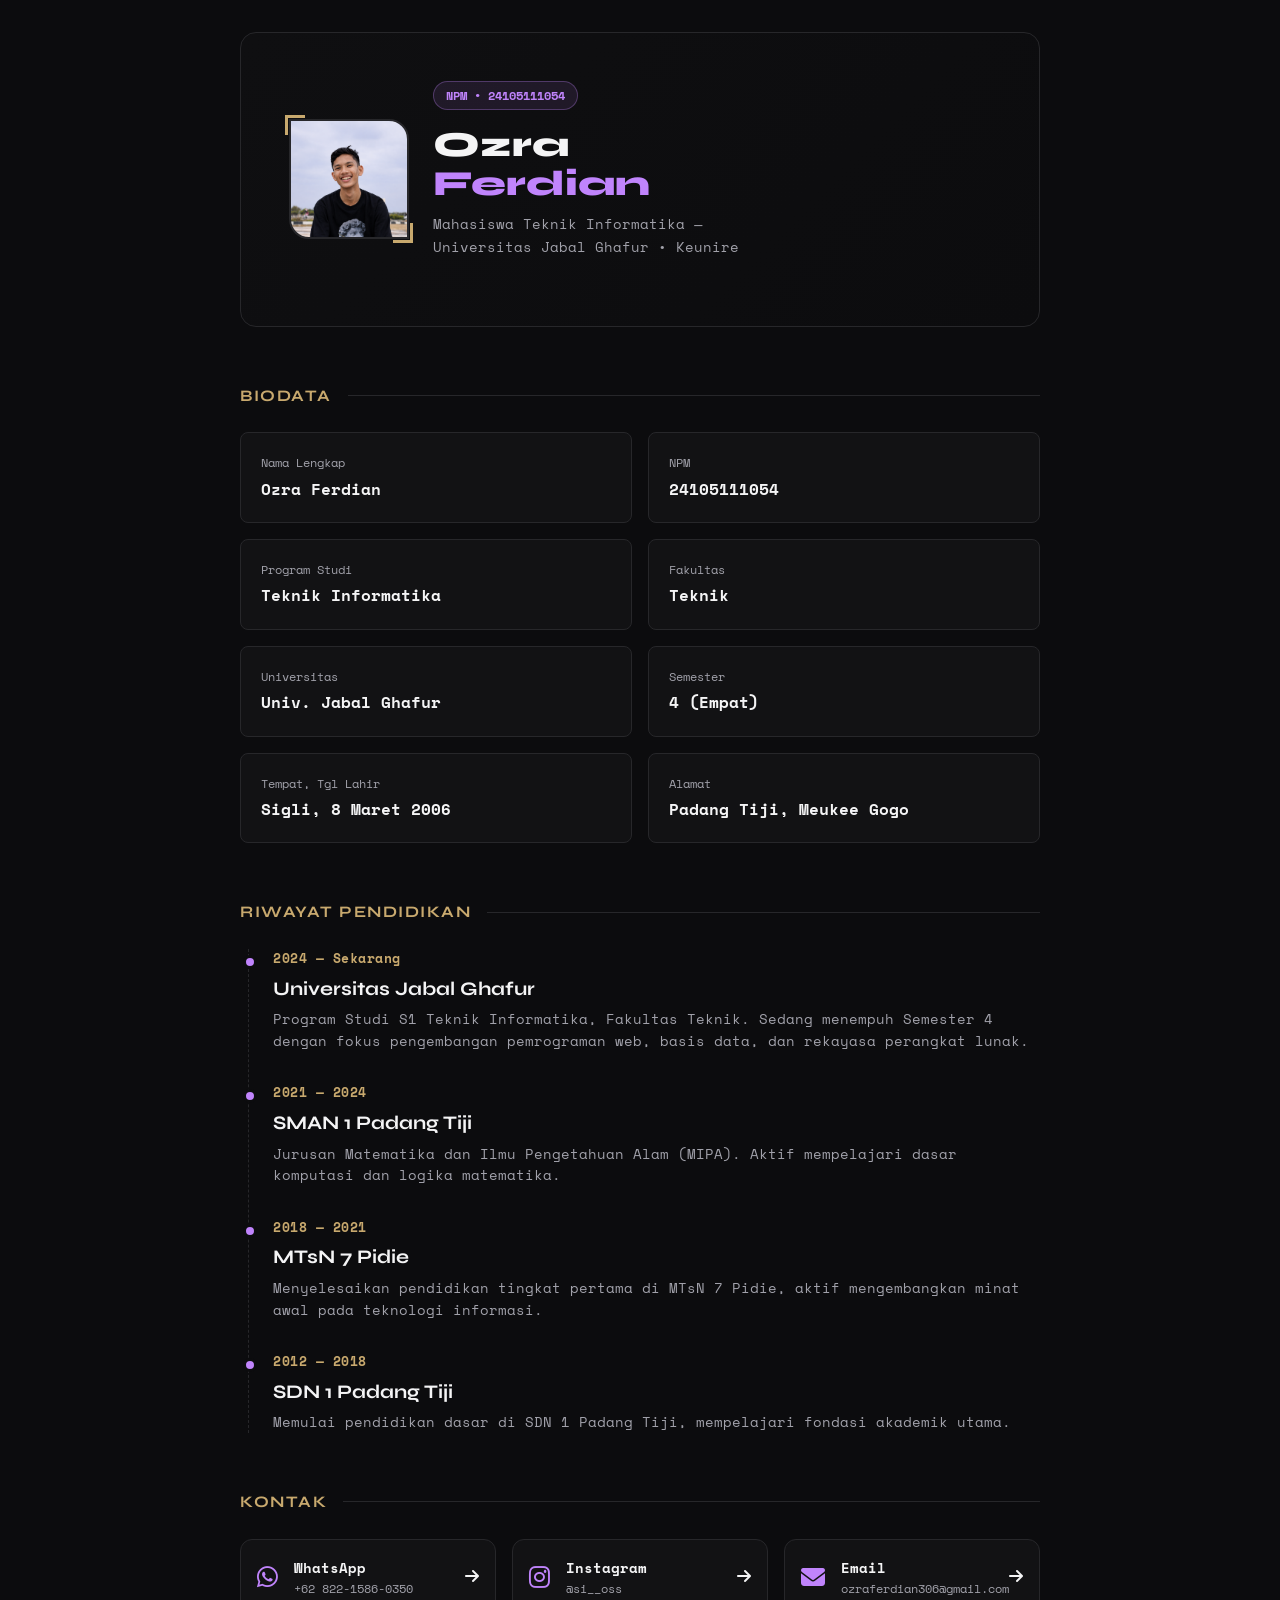
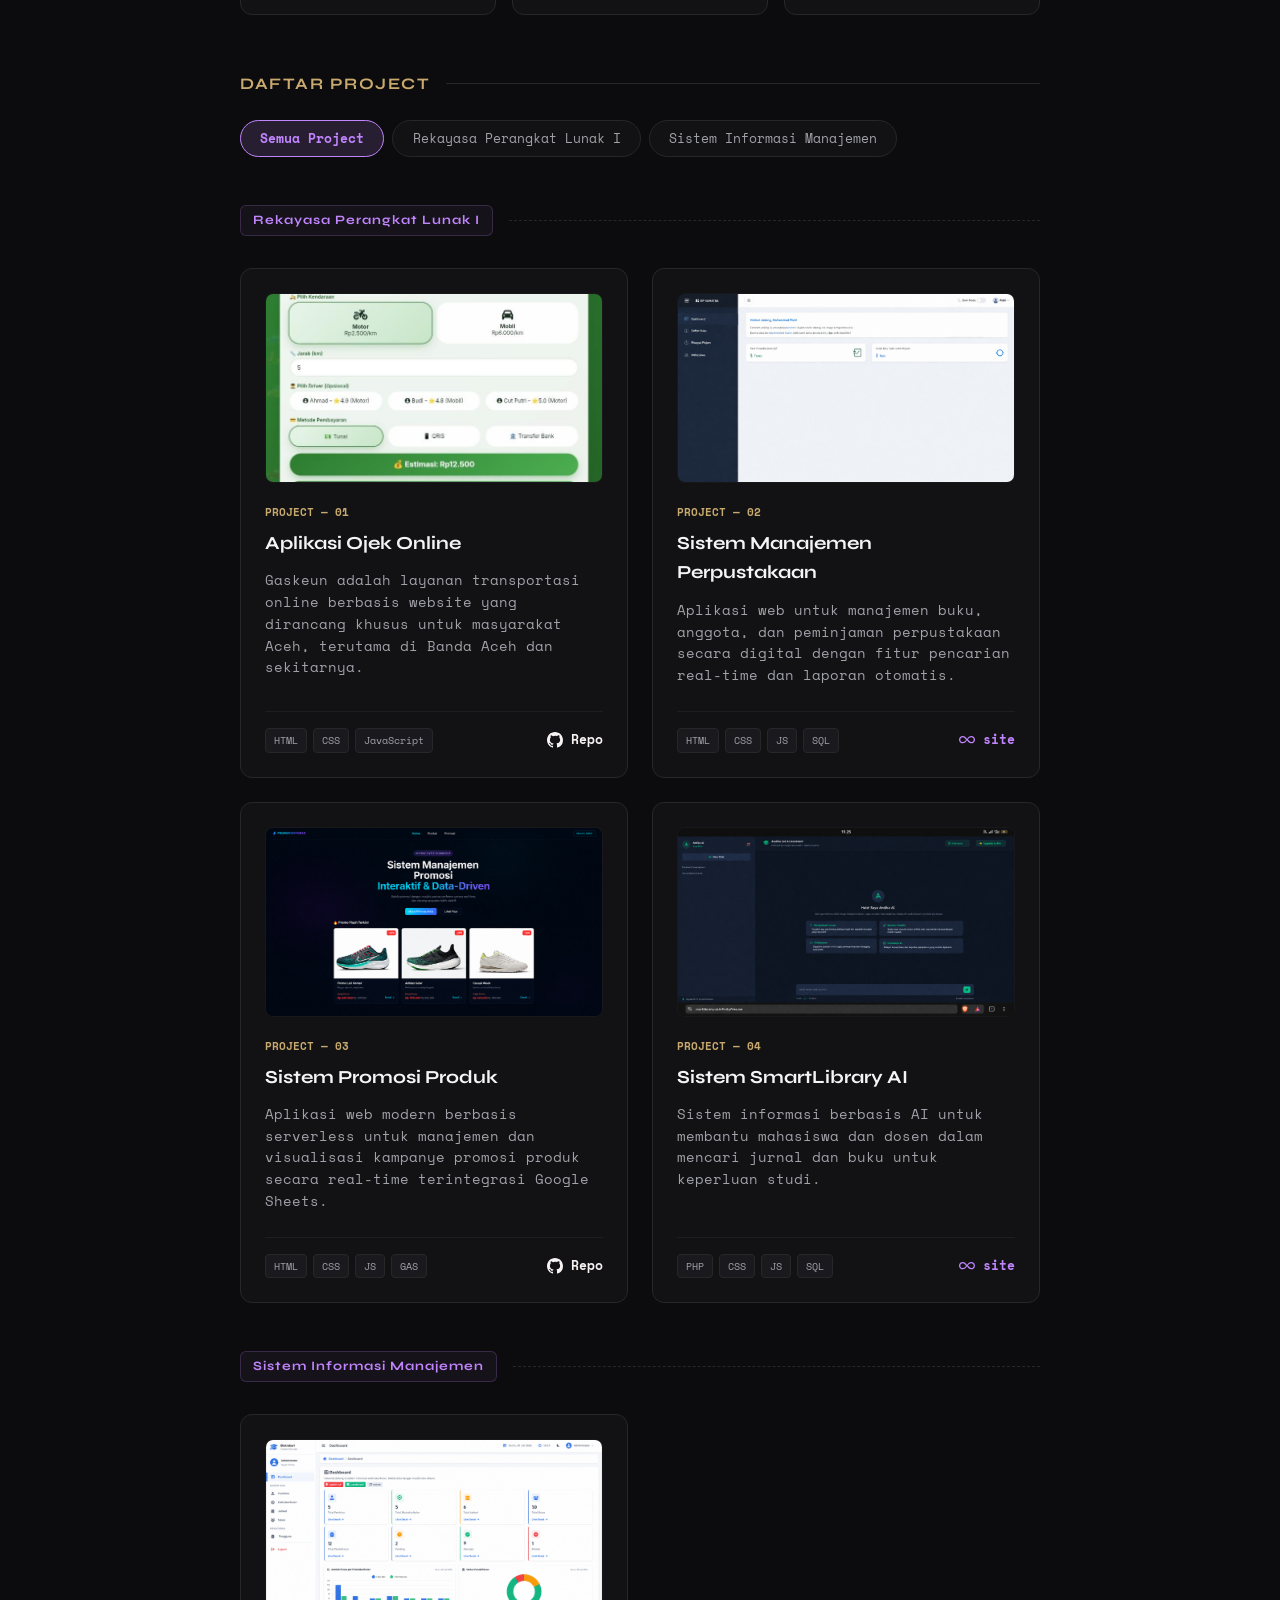
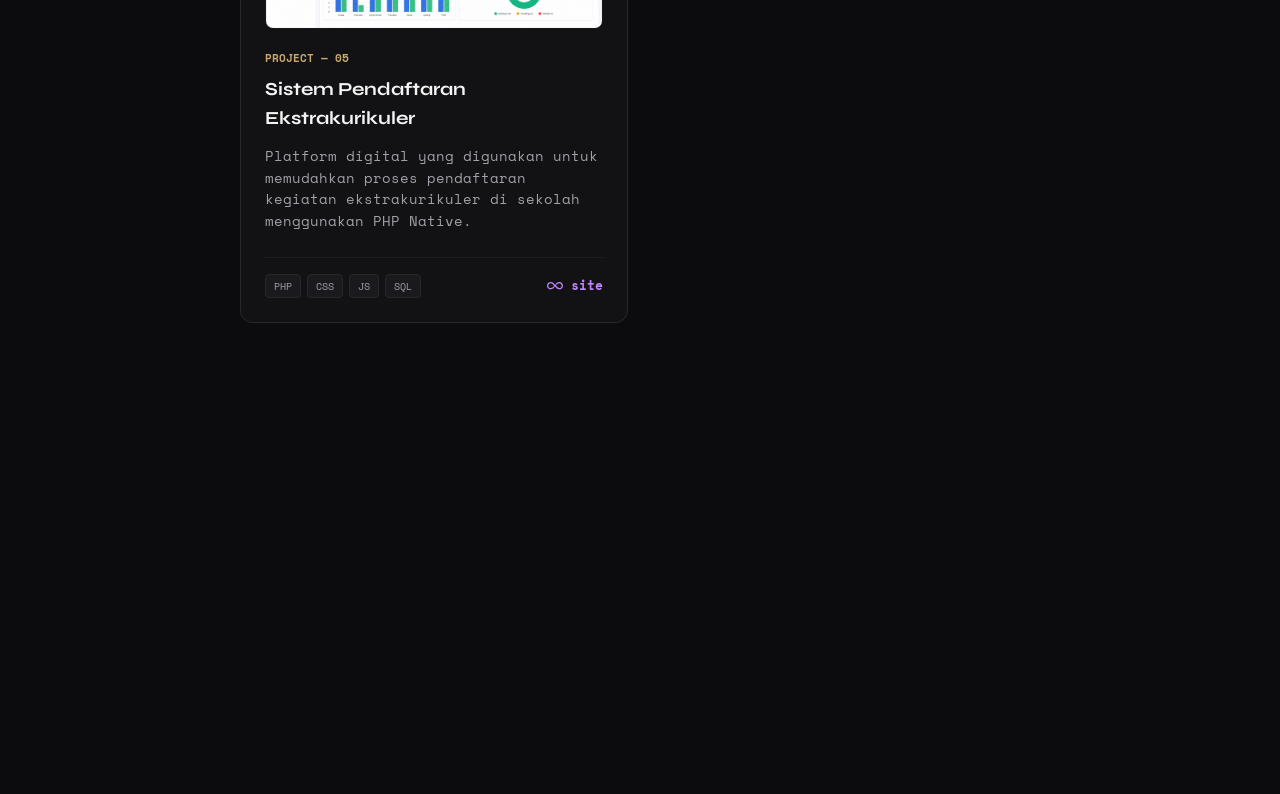
==== index.html @ 8f61917d "Update index.html" ====
<!DOCTYPE html>
<html lang="id">
  <head>
    <meta charset="UTF-8" />
    <meta name="viewport" content="width=device-width, initial-scale=1.0"/>
    
    <title>Ozra Ferdian | Portfolio & Biodata</title>
    <meta name="description" content="Portfolio Web Ozra Ferdian, Mahasiswa Teknik Informatika Universitas Jabal Ghafur. Lihat riwayat pendidikan dan proyek web yang telah dikerjakan."/>
    <meta name="keywords" content="Ozra Ferdian, Web Developer, Portfolio, Teknik Informatika, Universitas Jabal Ghafur, Front-end Developer, Aceh" />
    <meta name="author" content="Ozra Ferdian" />
    <meta name="robots" content="index, follow" />

    <!-- FontAwesome untuk Ikon -->
    <link rel="stylesheet" href="https://cdnjs.cloudflare.com/ajax/libs/font-awesome/6.5.1/css/all.min.css">
    <!-- Google Fonts: Space Mono & Syne -->
    <link rel="preconnect" href="https://fonts.googleapis.com">
    <link rel="preconnect" href="https://fonts.gstatic.com" crossorigin>
    <link href="https://fonts.googleapis.com/css2?family=Space+Mono:ital,wght@0,400;0,700;1,400&family=Syne:wght@400;700;800&display=swap" rel="stylesheet"/>
    <link rel="icon" href="images/os.png"/>
    
    <link rel="stylesheet" href="style.css" />
  </head>
  <body>

    <main class="container" id="top">

      <!-- Hero Section -->
      <header class="hero reveal-item zoom-in" aria-label="Profil Utama">
        <div class="avatar-wrapper">
          <div class="avatar" role="img" aria-label="Foto Profil Ozra Ferdian"></div>
          <div class="avatar-corner"></div>
          <div class="corner-top-left"></div>
        </div>
        <div class="hero-info">
          <div class="nim-badge">NPM &bull; 24105111054</div>
          <h1>Ozra <br><span>Ferdian</span></h1>
          <p>Mahasiswa Teknik Informatika &mdash;<br> 
            Universitas Jabal Ghafur &bull; Keunire</p>
          
          <!-- Tombol Download CV telah dihapus -->
        </div>
      </header>

      <!-- Biodata Section -->
      <section aria-labelledby="biodata-title">
        <div class="section-label reveal-item fade-up">
          <span id="biodata-title">Biodata</span>
          <div class="line"></div>
        </div>

        <div class="info-grid">
          <div class="info-item reveal-item fade-up">
            <div class="label">Nama Lengkap</div>
            <div class="value">Ozra Ferdian</div>
          </div>
          <div class="info-item reveal-item fade-up" style="transition-delay: 50ms;">
            <div class="label">NPM</div>
            <div class="value">24105111054</div>
          </div>
          <div class="info-item reveal-item fade-up" style="transition-delay: 100ms;">
            <div class="label">Program Studi</div>
            <div class="value">Teknik Informatika</div>
          </div>
          <div class="info-item reveal-item fade-up" style="transition-delay: 150ms;">
            <div class="label">Fakultas</div>
            <div class="value">Teknik</div>
          </div>
          <div class="info-item reveal-item fade-up" style="transition-delay: 200ms;">
            <div class="label">Universitas</div>
            <div class="value">Univ. Jabal Ghafur</div>
          </div>
          <div class="info-item reveal-item fade-up" style="transition-delay: 250ms;">
            <div class="label">Semester</div>
            <div class="value">4 (Empat)</div>
          </div>
          <div class="info-item reveal-item fade-up" style="transition-delay: 300ms;">
            <div class="label">Tempat, Tgl Lahir</div>
            <div class="value">Sigli, 8 Maret 2006</div>
          </div>
          <div class="info-item reveal-item fade-up" style="transition-delay: 350ms;">
            <div class="label">Alamat</div>
            <div class="value">Padang Tiji, Meukee Gogo</div>
          </div>
        </div>
      </section>

      <!-- Riwayat Pendidikan Section -->
      <section aria-labelledby="pendidikan-title">
        <div class="section-label reveal-item fade-up">
          <span id="pendidikan-title">Riwayat Pendidikan</span> 
          <div class="line"></div>
        </div>

        <div class="timeline">
          <div class="timeline-item reveal-item fade-right">
            <div class="timeline-date">2024 — Sekarang</div>
            <div class="timeline-title">Universitas Jabal Ghafur</div>
            <div class="timeline-desc">Program Studi S1 Teknik Informatika, Fakultas Teknik. Sedang menempuh Semester 4 dengan fokus pengembangan pemrograman web, basis data, dan rekayasa perangkat lunak.</div>
          </div>
          <div class="timeline-item reveal-item fade-left">
            <div class="timeline-date">2021 — 2024</div>
            <div class="timeline-title">SMAN 1 Padang Tiji</div>
            <div class="timeline-desc">Jurusan Matematika dan Ilmu Pengetahuan Alam (MIPA). Aktif mempelajari dasar komputasi dan logika matematika.</div>
          </div>
          <div class="timeline-item reveal-item fade-right">
            <div class="timeline-date">2018 — 2021</div>
            <div class="timeline-title">MTsN 7 Pidie</div>
            <div class="timeline-desc">Menyelesaikan pendidikan tingkat pertama di MTsN 7 Pidie, aktif mengembangkan minat awal pada teknologi informasi.</div>
          </div>
          <div class="timeline-item reveal-item fade-left">
            <div class="timeline-date">2012 — 2018</div>
            <div class="timeline-title">SDN 1 Padang Tiji</div>
            <div class="timeline-desc">Memulai pendidikan dasar di SDN 1 Padang Tiji, mempelajari fondasi akademik utama.</div>
          </div>
        </div>
      </section>

      <!-- Kontak Section -->
      <section aria-labelledby="kontak-title">
        <div class="section-label reveal-item fade-up">
          <span id="kontak-title">Kontak</span>
          <div class="line"></div>
        </div>

        <div class="contact-list">
          <!-- Mengamankan link eksternal dengan rel="noopener noreferrer" -->
          <a class="contact-button reveal-item fade-up" href="https://wa.me/6282215860350?text=Halo%20Ozra%2C%20saya%20ingin%20menghubungimu!" target="_blank" rel="noopener noreferrer" aria-label="Hubungi via WhatsApp">
            <div class="icon"><i class="fa-brands fa-whatsapp"></i></div>
            <div class="text">
              <div class="title">WhatsApp</div>
              <div class="sub">+62 822-1586-0350</div>
            </div>
            <div><i class="fa-solid fa-arrow-right"></i></div>
          </a>
          <a class="contact-button reveal-item fade-up" style="transition-delay: 100ms;" href="https://instagram.com/si__oss" target="_blank" rel="noopener noreferrer" aria-label="Kunjungi profil Instagram">
            <div class="icon"><i class="fa-brands fa-instagram"></i></div>
            <div class="text">
              <div class="title">Instagram</div>
              <div class="sub">@si__oss</div>
            </div>
            <div><i class="fa-solid fa-arrow-right"></i></div>
          </a>
          <a class="contact-button reveal-item fade-up" style="transition-delay: 200ms;" href="mailto:ozraferdian306@gmail.com" aria-label="Kirim Email">
            <div class="icon"><i class="fa-solid fa-envelope"></i></div>
            <div class="text">
              <div class="title">Email</div>
              <div class="sub">ozraferdian306@gmail.com</div>
            </div>
            <div><i class="fa-solid fa-arrow-right"></i></div>
          </a>
        </div>
      </section>

      <!-- Daftar Project Section -->
      <section aria-labelledby="project-title">
        <div class="section-label reveal-item fade-up">
          <span id="project-title">Daftar Project</span>
          <div class="line"></div>
        </div>

        <!-- Filter Container (A11y friendly) -->
        <nav class="filter-container reveal-item fade-up" id="filterContainer" aria-label="Filter Kategori Project">
          <!-- Tombol filter akan digenerate otomatis oleh JavaScript -->
        </nav>
        
        <!-- Wrapper untuk animasi transisi pembungkus -->
        <div class="projects-wrapper" id="projectsWrapper">
          <div class="project-cards reveal-item fade-up" id="projectCardsContainer">
            
            <!-- Project 01 -->
            <a class="project-card" href="https://si-oss08.github.io/gaskeun/" target="_blank" rel="noopener noreferrer" data-mk="Rekayasa Perangkat Lunak I" aria-label="Lihat Project Aplikasi Ojek Online">
              <div class="project-image">
                <!-- Persiapan Aset: ukuran width/height mencegah CLS, lazy loading performa -->
                <img src="images/ojek gaskeuh.jpg" alt="Tangkapan layar antarmuka Aplikasi Gaskeun Ojek Online" width="600" height="337" loading="lazy">
              </div>
              <div>
                <div class="project-header">
                  <span class="project-num">PROJECT — 01</span>
                </div>
                <div class="project-title">Aplikasi Ojek Online</div>
                <div class="project-desc">Gaskeun adalah layanan transportasi online berbasis website yang dirancang khusus untuk masyarakat Aceh, terutama di Banda Aceh dan sekitarnya.</div>
              </div>
              <div class="project-footer">
                <div class="project-tags">
                  <span class="tag">HTML</span>
                  <span class="tag">CSS</span>
                  <span class="tag">JavaScript</span>
                </div>
                <div class="action-links" style="color: #f7f2f2;">
                  <svg xmlns="http://www.w3.org/2000/svg" width="16" height="16" fill="currentColor" viewBox="0 0 16 16">
                    <path d="M8 0C3.58 0 0 3.58 0 8c0 3.54 2.29 6.53 5.47 7.59.4.07.55-.17.55-.38 0-.19-.01-.82-.01-1.49-2.01.37-2.53-.49-2.69-.94-.09-.23-.48-.94-.82-1.13-.28-.15-.68-.52-.01-.53.63-.01 1.08.58 1.23.82.72 1.21 1.87.87 2.33.66.07-.52.28-.87.51-1.07-1.78-.2-3.64-.89-3.64-3.95 0-.87.31-1.59.82-2.15-.08-.2-.36-1.02.08-2.12 0 0 .67-.21 2.2.82a7.65 7.65 0 0 1 2-.27c.68 0 1.36.09 2 .271.53-1.04 2.2-.82 2.2-.82.44 1.1.16 1.92.08 2.12.51.56.82 1.27.82 2.15 0 3.07-1.87 3.75-3.65 3.95.29.25.54.73.54 1.48 0 1.07-.01 1.93-.01 2.2 0 .21.15.46.55.38A8.01 8.01 0 0 0 16 8c0-4.42-3.58-8-8-8z"/>
                  </svg>
                  Repo
                </div>
              </div>
            </a>

            <!-- Project 02 -->
            <a class="project-card" href="https://sistem-perpustakaan.infinityfree.me/" target="_blank" rel="noopener noreferrer" data-mk="Rekayasa Perangkat Lunak I" aria-label="Lihat Project Sistem Manajemen Perpustakaan">
              <div class="project-image">
                <img src="images/sistem perpustakaan.png" alt="Tangkapan layar antarmuka dashboard Sistem Manajemen Perpustakaan" width="600" height="337" loading="lazy">
              </div>
              <div>
                <div class="project-header">
                  <span class="project-num">PROJECT — 02</span>
                </div>
                <div class="project-title">Sistem Manajemen Perpustakaan</div>
                <div class="project-desc">Aplikasi web untuk manajemen buku, anggota, dan peminjaman perpustakaan secara digital dengan fitur pencarian real-time dan laporan otomatis.</div>
              </div>
              <div class="project-footer">
                <div class="project-tags">
                  <span class="tag">HTML</span>
                  <span class="tag">CSS</span>
                  <span class="tag">JS</span>
                  <span class="tag">SQL</span>
                </div>
                <div class="action-links">
                <svg class="infinityfree-icon" width="16" height="16" viewBox="0 0 24 24" fill="currentColor" xmlns="http://www.w3.org/2000/svg" aria-hidden="true">
                  <path d="M18.5 6C15.5 6 13.75 8 12 10.5C10.25 8 8.5 6 5.5 6C2.42 6 0 8.42 0 11.5C0 14.58 2.42 17 5.5 17C8.5 17 10.25 15 12 12.5C13.75 15 15.5 17 18.5 17C21.58 17 24 14.58 24 11.5C24 8.42 21.58 6 18.5 6ZM5.5 15C3.57 15 2 13.43 2 11.5C2 9.57 3.57 8 5.5 8C7.5 8 9.25 10 10.72 12C9.25 14 7.5 15 5.5 15ZM18.5 15C16.5 15 14.75 13 13.28 11C14.75 9 16.5 8 18.5 8C20.43 8 22 9.57 22 11.5C22 13.43 20.43 15 18.5 15Z"/>
                </svg>
                site
                </div>
              </div>
            </a>
            
            <!-- Project 03 -->
            <a class="project-card" href="https://si-oss08.github.io/promosi-produk/" target="_blank" rel="noopener noreferrer" data-mk="Rekayasa Perangkat Lunak I" aria-label="Lihat Project Sistem Promosi Produk">
              <div class="project-image">
                <img src="images/promosi produk.png" alt="Tangkapan layar antarmuka Sistem Promosi Produk Terintegrasi" width="600" height="337" loading="lazy">
              </div>
              <div>
                <div class="project-header">
                  <span class="project-num">PROJECT — 03</span>
                </div>
                <div class="project-title">Sistem Promosi Produk</div>
                <div class="project-desc">Aplikasi web modern berbasis serverless untuk manajemen dan visualisasi kampanye promosi produk secara real-time terintegrasi Google Sheets.</div>
              </div>
              <div class="project-footer">
                <div class="project-tags">
                  <span class="tag">HTML</span>
                  <span class="tag">CSS</span>
                  <span class="tag">JS</span>
                  <span class="tag">GAS</span>
                </div>
                <div class="action-links" style="color: #f7f2f2;">
                  <svg xmlns="http://www.w3.org/2000/svg" width="16" height="16" fill="currentColor" viewBox="0 0 16 16">
                    <path d="M8 0C3.58 0 0 3.58 0 8c0 3.54 2.29 6.53 5.47 7.59.4.07.55-.17.55-.38 0-.19-.01-.82-.01-1.49-2.01.37-2.53-.49-2.69-.94-.09-.23-.48-.94-.82-1.13-.28-.15-.68-.52-.01-.53.63-.01 1.08.58 1.23.82.72 1.21 1.87.87 2.33.66.07-.52.28-.87.51-1.07-1.78-.2-3.64-.89-3.64-3.95 0-.87.31-1.59.82-2.15-.08-.2-.36-1.02.08-2.12 0 0 .67-.21 2.2.82a7.65 7.65 0 0 1 2-.27c.68 0 1.36.09 2 .271.53-1.04 2.2-.82 2.2-.82.44 1.1.16 1.92.08 2.12.51.56.82 1.27.82 2.15 0 3.07-1.87 3.75-3.65 3.95.29.25.54.73.54 1.48 0 1.07-.01 1.93-.01 2.2 0 .21.15.46.55.38A8.01 8.01 0 0 0 16 8c0-4.42-3.58-8-8-8z"/>
                  </svg>
                  Repo
                </div>
              </div>
            </a>

            <!-- Project 04 -->
            <a class="project-card" href="https://smartlibrary-ai.infinityfree.me/" target="_blank" rel="noopener noreferrer" data-mk="Rekayasa Perangkat Lunak I" aria-label="Lihat Project Sistem SmartLibrary AI">
              <div class="project-image">
                <img src="images/SmartLibrary.png" alt="Tangkapan layar antarmuka portal Sistem SmartLibrary AI" width="600" height="337" loading="lazy">
              </div>
              <div>
                <div class="project-header">
                  <span class="project-num">PROJECT — 04</span>
                </div>
                <div class="project-title">Sistem SmartLibrary AI</div>
                <div class="project-desc">Sistem informasi berbasis AI untuk membantu mahasiswa dan dosen dalam mencari jurnal dan buku untuk keperluan studi.</div>
              </div>
              <div class="project-footer">
                <div class="project-tags">
                  <span class="tag">PHP</span>
                  <span class="tag">CSS</span>
                  <span class="tag">JS</span>
                  <span class="tag">SQL</span>
                </div>
                <div class="action-links">
                <svg class="infinityfree-icon" width="16" height="16" viewBox="0 0 24 24" fill="currentColor" xmlns="http://www.w3.org/2000/svg" aria-hidden="true">
                  <path d="M18.5 6C15.5 6 13.75 8 12 10.5C10.25 8 8.5 6 5.5 6C2.42 6 0 8.42 0 11.5C0 14.58 2.42 17 5.5 17C8.5 17 10.25 15 12 12.5C13.75 15 15.5 17 18.5 17C21.58 17 24 14.58 24 11.5C24 8.42 21.58 6 18.5 6ZM5.5 15C3.57 15 2 13.43 2 11.5C2 9.57 3.57 8 5.5 8C7.5 8 9.25 10 10.72 12C9.25 14 7.5 15 5.5 15ZM18.5 15C16.5 15 14.75 13 13.28 11C14.75 9 16.5 8 18.5 8C20.43 8 22 9.57 22 11.5C22 13.43 20.43 15 18.5 15Z"/>
                </svg>
                site
                </div>
              </div>
            </a>

            <!-- Project 05 -->
            <a class="project-card" href="https://ekstrakurikuler.infinityfree.me/" target="_blank" rel="noopener noreferrer" data-mk="Sistem Informasi Manajemen" aria-label="Lihat Project Sistem Pendaftaran Ekstrakurikuler">
              <div class="project-image">
                <img src="images/pendaftaran ekstrakurikuler.png" alt="Tangkapan layar antarmuka portal Sistem Pendaftaran Ekstrakurikuler" width="600" height="337" loading="lazy">
              </div>
              <div>
                <div class="project-header">
                  <span class="project-num">PROJECT — 05</span>
                </div>
                <div class="project-title">Sistem Pendaftaran Ekstrakurikuler</div>
                <div class="project-desc">Platform digital yang digunakan untuk memudahkan proses pendaftaran kegiatan ekstrakurikuler di sekolah menggunakan PHP Native.</div>
              </div>
              <div class="project-footer">
                <div class="project-tags">
                  <span class="tag">PHP</span>
                  <span class="tag">CSS</span>
                  <span class="tag">JS</span>
                  <span class="tag">SQL</span>
                </div>
                <div class="action-links">
                <svg class="infinityfree-icon" width="16" height="16" viewBox="0 0 24 24" fill="currentColor" xmlns="http://www.w3.org/2000/svg" aria-hidden="true">
                  <path d="M18.5 6C15.5 6 13.75 8 12 10.5C10.25 8 8.5 6 5.5 6C2.42 6 0 8.42 0 11.5C0 14.58 2.42 17 5.5 17C8.5 17 10.25 15 12 12.5C13.75 15 15.5 17 18.5 17C21.58 17 24 14.58 24 11.5C24 8.42 21.58 6 18.5 6ZM5.5 15C3.57 15 2 13.43 2 11.5C2 9.57 3.57 8 5.5 8C7.5 8 9.25 10 10.72 12C9.25 14 7.5 15 5.5 15ZM18.5 15C16.5 15 14.75 13 13.28 11C14.75 9 16.5 8 18.5 8C20.43 8 22 9.57 22 11.5C22 13.43 20.43 15 18.5 15Z"/>
                </svg>
                site
                </div>
              </div>
            </a>

          </div>
        </div>
      </section>

      <!-- GitHub Account Section -->
      <section aria-labelledby="github-title">
        <div class="section-label reveal-item fade-up">
          <span id="github-title">Account GitHub</span>
          <div class="line"></div>
        </div> 
        
        <a href="https://github.com/si-oss08" target="_blank" rel="noopener noreferrer" class="github-card reveal-item zoom-in" aria-label="Kunjungi Profil Github Utama">
          <div>
            <i class="fa-brands fa-github" style="font-size: 32px; color: var(--accent-gold);"></i>
          </div>
          <div class="github-info">
            <div class="github-label">// Akun Utama</div>
            <div class="github-username">@si-oss08</div>
            <div class="github-sub">github.com/si-oss08</div>
          </div>
          <div><i class="fa-solid fa-arrow-right"></i></div>
        </a>
      </section>

      <!-- Footer -->
      <footer class="footer reveal-item fade-up">
        <p>&copy; 2026 Ozra Ferdian &mdash; Teknik Informatika</p>
        <div class="status" aria-label="Status Pekerjaan">
          <div class="status-dot"></div>
          Open to Collaboration
        </div>
      </footer>
      
    </main>

    <!-- Tombol Kembali ke Atas -->
    <button id="backToTopBtn" class="back-to-top" aria-label="Kembali ke atas halaman" title="Kembali ke Atas">
      <i class="fa-solid fa-arrow-up"></i>
    </button>

    <script src="script.js"></script>
  </body>
</html>
---- style.css ----
/* RESET & VARIABEL */
* {
  box-sizing: border-box;
  margin: 0;
  padding: 0;
}

:root {
  --bg-color: #0c0c0e;
  --card-bg: #121214;
  --border-color: #27272a;
  --accent-purple: #c084fc;
  --accent-purple-hover: #d8b4fe;
  --accent-gold: #c8a96e;
  --text-main: #f4f4f5;
  --text-muted: #a1a1aa;
}

html {
  scroll-behavior: smooth;
}

body {
  background-color: var(--bg-color);
  color: var(--text-main);
  font-family: 'Space Mono', monospace;
  padding: 2rem 1rem;
  display: flex;
  justify-content: center;
  overflow-x: hidden;
  line-height: 1.6;
}

.container {
  width: 100%;
  max-width: 800px;
}

/* WEBB ACCESSIBILITY (A11y) */
/* Memberikan indikator visual yang jelas saat menggunakan navigasi keyboard (Tab) */
:focus-visible {
  outline: 2px dashed var(--accent-purple);
  outline-offset: 4px;
  border-radius: 4px;
}

/* HERO SECTION */
.hero {
  display: flex;
  flex-direction: column;
  align-items: center;
  gap: 1.5rem;
  text-align: center;
  margin-bottom: 3rem;
  padding: 2rem 1rem;
  border: 1px solid var(--border-color);
  background: linear-gradient(135deg, rgba(18,18,20,0.5) 0%, rgba(12,12,14,0.8) 100%);
  border-radius: 16px;
  position: relative;
}

@media (min-width: 600px) {
  .hero {
    flex-direction: row;
    text-align: left;
    padding: 3rem;
  }
}

.avatar-wrapper {
  position: relative;
  width: 120px;
  height: 120px;
  flex-shrink: 0;
}

.avatar {
  width: 100%;
  height: 100%;
  border-radius: 0px 20px;
  /* Persiapan Aset: Gambar dengan background default (placeholder) */
  background: url('images/foto-ozra.png') center/cover;
  background-color: var(--border-color);
  border: 2px solid var(--border-color);
}

.avatar-corner {
  position: absolute;
  bottom: -4px;
  right: -4px;
  width: 20px;
  height: 20px;
  border-right: 3px solid var(--accent-gold);
  border-bottom: 3px solid var(--accent-gold);
}

.corner-top-left {
  position: absolute;
  top: -4px;
  left: -4px;
  width: 20px;
  height: 20px;
  border-left: 3px solid var(--accent-gold);
  border-top: 3px solid var(--accent-gold);
}

.hero-info {
  flex: 1;
}

.hero-info h1 {
  font-family: 'Syne', sans-serif;
  font-weight: 800;
  font-size: 2.2rem;
  line-height: 1.1;
  margin-bottom: 0.5rem;
  animation: glow-white 2s ease-in-out infinite alternate;
}

.hero-info h1 span {
  color: var(--accent-purple);
  animation: glow-white 2s ease-in-out infinite alternate;
}
.hero-info h1 span {
  color: var(--accent-purple);
  animation: glow-purple 2s ease-in-out infinite alternate;
}
.hero-info p {
  color: var(--text-muted);
  font-size: 0.9rem;
  margin-bottom: 1.25rem;
}

.nim-badge {
  display: inline-block;
  background: rgba(192, 132, 252, 0.1);
  border: 1px solid rgba(192, 132, 252, 0.3);
  color: var(--accent-purple);
  padding: 4px 12px;
  border-radius: 99px;
  font-size: 0.75rem;
  font-weight: bold;
  margin-bottom: 1rem;
}

@keyframes glow-white {
  0% {
    text-shadow: 0 0 4px rgba(244, 244, 245, 0.1);
  }
  100% {
    text-shadow: 0 0 8px rgba(244, 244, 245, 0.6), 0 0 16px rgba(244, 244, 245, 0.4);
  }
}

@keyframes glow-purple {
  0% {
    text-shadow: 0 0 4px rgba(192, 132, 252, 0.2);
  }
  100% {
    text-shadow: 0 0 10px rgba(192, 132, 252, 0.8), 0 0 20px rgba(192, 132, 252, 0.6), 0 0 30px rgba(192, 132, 252, 0.4);
  }
}

/* SECTION LABELS */
.section-label {
  display: flex;
  align-items: center;
  gap: 1rem;
  margin-top: 3.5rem;
  margin-bottom: 1.5rem;
}

.section-label span {
  font-family: 'Syne', sans-serif;
  font-weight: 700;
  text-transform: uppercase;
  font-size: 1rem;
  letter-spacing: 1.5px;
  color: var(--accent-gold);
}

.section-label .line {
  flex: 1;
  height: 1px;
  background: var(--border-color);
}

/* INFO GRID (BIODATA) */
.info-grid {
  display: grid;
  grid-template-columns: 1fr;
  gap: 1rem;
}

@media (min-width: 600px) {
  .info-grid {
    grid-template-columns: 1fr 1fr;
  }
}

.info-item {
  background: var(--card-bg);
  border: 1px solid var(--border-color);
  transition: all 0.3s ease;
  padding: 1.25rem;
  border-radius: 8px;
}

.info-item:hover, .info-item.is-touched {
  border-color: var(--accent-purple);
  transform: translateY(-4px);
  box-shadow: 0 8px 24px rgba(192, 132, 252, 0.12);
  background: rgba(192, 132, 252, 0.03);
}

.info-item .label {
  font-size: 0.75rem;
  color: var(--text-muted);
  margin-bottom: 0.25rem;
}
.info-item .value {
  font-size: 1rem;
  font-weight: bold;
  color: var(--text-main);
}

.timeline-container {
  max-width: 600px;
  width: 100%;
}

.timeline {
  position: relative;
  padding-left: 1.5rem;
  border-left: 1px dashed var(--border-color);
  margin-left: 0.5rem;
}

.timeline-item {
  position: relative;
  margin-bottom: 2rem;
}

.timeline-item:last-child {
  margin-bottom: 0;
}

.timeline-item::before {
  content: '';
  position: absolute;
  left: calc(-1.5rem - 6.5px); /* Penyesuaian posisi agar pas di tengah garis */
  top: 6px;
  width: 8px;
  height: 8px;
  border-radius: 50%;
  background: var(--accent-purple);
  border: 3px solid var(--bg-color);
  /* Menambahkan animasi berdenyut/menyala */
  animation: timeline-pulse 2s cubic-bezier(0.4, 0, 0.2, 1) infinite;
}

/* Keyframes untuk efek menyala dan bergerak (pulse) */
@keyframes timeline-pulse {
  0% {
    transform: scale(0.9);
    box-shadow: 0 0 0 0 rgba(192, 132, 252, 0.8);
  }
  70% {
    transform: scale(1.0);
    box-shadow: 0 0 0 10px rgba(192, 132, 252, 0);
  }
  100% {
    transform: scale(0.9);
    box-shadow: 0 0 0 0 rgba(192, 132, 252, 0);
  }
}

.timeline-date {
  font-size: 0.8rem;
  color: var(--accent-gold);
  font-weight: bold;
  margin-bottom: 0.25rem;
  letter-spacing: 0.5px;
}

.timeline-title {
  font-family: 'Syne', sans-serif;
  font-size: 1.2rem;
  font-weight: 700;
  margin-bottom: 4px;
}

.timeline-desc {
  font-size: 0.9rem;
  color: var(--text-muted);
  line-height: 1.5;
  margin-top: 0.25rem;
}

/* CONTACT BUTTONS */
.contact-list {
  display: grid;
  grid-template-columns: 1fr;
  gap: 1rem;
}

@media (min-width: 600px) {
  .contact-list {
    grid-template-columns: repeat(3, 1fr);
  }
}

.contact-button {
  display: flex;
  align-items: center;
  justify-content: space-between;
  background: var(--card-bg);
  border: 1px solid var(--border-color);
  padding: 1rem;
  border-radius: 12px;
  text-decoration: none;
  color: var(--text-main);
  transition: all 0.3s ease;
}

.contact-button:hover, .contact-button:focus, .contact-button.is-touched {
  border-color: var(--accent-purple);
  transform: translateY(-4px);
  box-shadow: 0 8px 24px rgba(192, 132, 252, 0.15);
  background: linear-gradient(90deg, rgba(192, 132, 252, 0.05) 0%, rgba(18,18,20,0) 100%);
}

.contact-button .icon {
  font-size: 1.5rem;
  color: var(--accent-purple);
}

.contact-button .text {
  flex: 1;
  margin-left: 1rem;
}

.contact-button .title {
  font-size: 0.9rem;
  font-weight: bold;
}

.contact-button .sub {
  font-size: 0.75rem;
  color: var(--text-muted);
}

/* PROJECT CARDS */
.projects-wrapper {
  transition: opacity 0.4s ease-in-out;
}

.project-cards {
  display: grid;
  grid-template-columns: 1fr;
  gap: 1.5rem;
}

@media (min-width: 600px) {
  .project-cards {
    grid-template-columns: 1fr 1fr;
  }
}

.project-card {
  display: flex;
  flex-direction: column;
  background: var(--card-bg);
  border: 1px solid var(--border-color);
  padding: 1.5rem;
  border-radius: 12px;
  text-decoration: none;
  color: var(--text-main);
  transition: all 0.3s ease;
  overflow: hidden;
}

.project-card:hover, .project-card:focus, .project-card.is-touched {
  transform: translateY(-4px);
  border-color: var(--accent-purple);
  box-shadow: 0 8px 24px rgba(192, 132, 252, 0.15);
  background: linear-gradient(180deg, rgba(192, 132, 252, 0.03) 0%, rgba(18,18,20,0) 100%);
}

.project-image {
  width: 100%;
  aspect-ratio: 16 / 9;
  background-color: var(--bg-color);
  border-radius: 8px;
  overflow: hidden;
  margin-bottom: 1.25rem;
  border: 1px solid rgba(255,255,255,0.05);
}

.project-image img {
  width: 100%;
  height: 100%;
  object-fit: cover;
  transition: transform 0.8s ease;
}

.project-card:hover .project-image img, .project-card:focus .project-image img {
  transform: scale(1.05);
}

.project-num {
  font-size: 0.7rem;
  color: var(--accent-gold);
  font-weight: bold;
}

.project-header {
  display: flex;
  justify-content: space-between;
  align-items: center;
  margin-bottom: 0.5rem;
}

.project-title {
  font-family: 'Syne', sans-serif;
  font-size: 1.15rem;
  font-weight: 700;
  margin-bottom: 0.75rem;
}

.project-desc {
  font-size: 0.85rem;
  color: var(--text-muted);
  margin-bottom: 1.5rem;
  flex-grow: 1;
}

.project-footer {
  display: flex;
  justify-content: space-between;
  align-items: center;
  padding-top: 1rem;
  border-top: 1px solid rgba(255,255,255,0.05);
  margin-top: auto;
}

.project-tags {
  display: flex;
  flex-wrap: wrap;
  gap: 6px;
}

.tag {
  font-size: 0.65rem;
  background: #1a1a1e;
  border: 1px solid var(--border-color);
  padding: 3px 8px;
  border-radius: 4px;
  color: var(--text-muted);
}

.action-links {
  display: flex;
  align-items: center;
  gap: 0.5rem;
  font-size: 0.8rem;
  color: var(--accent-purple);
  font-weight: bold;
}

/* FILTER BUTTONS & MK DIVIDER */
.filter-container {
  display: flex;
  flex-wrap: wrap;
  gap: 0.5rem;
  margin-bottom: 1.5rem;
}

.filter-btn {
  background: var(--card-bg);
  border: 1px solid var(--border-color);
  color: var(--text-muted);
  padding: 0.5rem 1.2rem;
  border-radius: 99px;
  font-size: 0.8rem;
  font-family: 'Space Mono', monospace;
  cursor: pointer;
  transition: all 0.3s ease;
}

.filter-btn:hover, .filter-btn:focus {
  border-color: var(--accent-purple);
  color: var(--text-main);
}

.filter-btn.active {
  background: rgba(192, 132, 252, 0.15);
  border-color: var(--accent-purple);
  color: var(--accent-purple);
  font-weight: bold;
}

.mk-divider {
  grid-column: 1 / -1;
  display: flex;
  align-items: center;
  gap: 1rem;
  margin: 1.5rem 0 0.5rem 0;
}

.mk-divider span {
  font-family: 'Syne', sans-serif;
  font-weight: 700;
  font-size: 0.8rem;
  color: var(--accent-purple);
  background: rgba(192, 132, 252, 0.05);
  border: 1px solid rgba(192, 132, 252, 0.2);
  padding: 4px 12px;
  border-radius: 6px;
  letter-spacing: 1px;
}

.mk-divider .line {
  flex: 1;
  height: 1px;
  border-bottom: 1px dashed var(--border-color);
}

/* GITHUB CARD */
.github-card {
  display: flex;
  align-items: center;
  gap: 1.5rem;
  background: var(--card-bg);
  border: 1px solid var(--border-color);
  padding: 1.5rem;
  border-radius: 12px;
  text-decoration: none;
  color: var(--text-main);
  transition: all 0.3s ease;
  margin-bottom: 2rem;
}

.github-card:hover, .github-card:focus, .github-card.is-touched {
  border-color: var(--accent-gold);
  transform: translateY(-4px);
  box-shadow: 0 8px 30px rgba(200, 169, 110, 0.15);
  background: linear-gradient(90deg, rgba(200, 169, 110, 0.05) 0%, rgba(18,18,20,0) 100%);
}

.github-info {
  flex: 1;
}

.github-label {
  font-size: 0.75rem;
  color: var(--accent-gold);
}

.github-username {
  font-weight: bold;
  font-size: 1.2rem;
}

.github-sub {
  font-size: 0.85rem;
  color: var(--text-muted);
}

/* FOOTER */
.footer {
  display: flex;
  flex-direction: column;
  align-items: center;
  gap: 1rem;
  margin-top: 4rem;
  padding-top: 2rem;
  border-top: 1px solid var(--border-color);
  text-align: center;
  color: var(--text-muted);
  font-size: 0.85rem;
  padding-bottom: 2rem;
}

.status {
    display: flex;
    align-items: center;
    gap: 8px;
    background: rgba(16, 185, 129, 0.1);
    border: 1px solid rgba(16, 185, 129, 0.2);
    color: #10b981;
    padding: 6px 16px;
    border-radius: 99px;
    font-weight: bold;
    font-size: 14px;
}

.status-dot {
    width: 8px;
    height: 8px;
    background: #10b981;
    border-radius: 50%;
    /* Menambahkan animasi berdenyut */
    animation: pulse-ring 2s cubic-bezier(0.215, 0.61, 0.355, 1) infinite;
}

@keyframes pulse-ring {
    0% {
        transform: scale(0.95);
        box-shadow: 0 0 0 0 rgba(16, 185, 129, 0.7);
    }
    
    70% {
        transform: scale(1.2);
        box-shadow: 0 0 0 6px rgba(16, 185, 129, 0);
    }
    
    100% {
        transform: scale(0.95);
        box-shadow: 0 0 0 0 rgba(16, 185, 129, 0);
    }
}
        
/* TOMBOL KEMBALI KE ATAS (Back to Top) */
.back-to-top {
  position: fixed;
  bottom: 2rem;
  right: 2rem;
  width: 3rem;
  height: 3rem;
  border-radius: 50%;
  background-color: var(--card-bg);
  color: var(--accent-purple);
  border: 1px solid var(--border-color);
  display: flex;
  justify-content: center;
  align-items: center;
  cursor: pointer;
  opacity: 0;
  visibility: hidden;
  transform: translateY(20px);
  transition: all 0.3s ease;
  z-index: 99;
  box-shadow: 0 4px 12px rgba(0,0,0,0.5);
}

.back-to-top.show {
  opacity: 1;
  visibility: visible;
  transform: translateY(0);
}

.back-to-top:hover, .back-to-top:focus {
  background-color: var(--accent-purple-hover);
  color: var(--card-bg);
  border-color: var(--accent-gold);
}

/* ANIMASI SCROLL REVEAL */
.reveal-item {
  opacity: 0;
  transition: opacity 0.7s cubic-bezier(0.16, 1, 0.3, 1), transform 0.7s cubic-bezier(0.16, 1, 0.3, 1);
}

.fade-up { transform: translateY(40px); }
.fade-left { transform: translateX(-40px); }
.fade-right { transform: translateX(40px); }
.zoom-in { transform: scale(0.9); }

.reveal-item.active {
  opacity: 1 !important;
  transform: translate(0, 0) scale(1) !important;
}
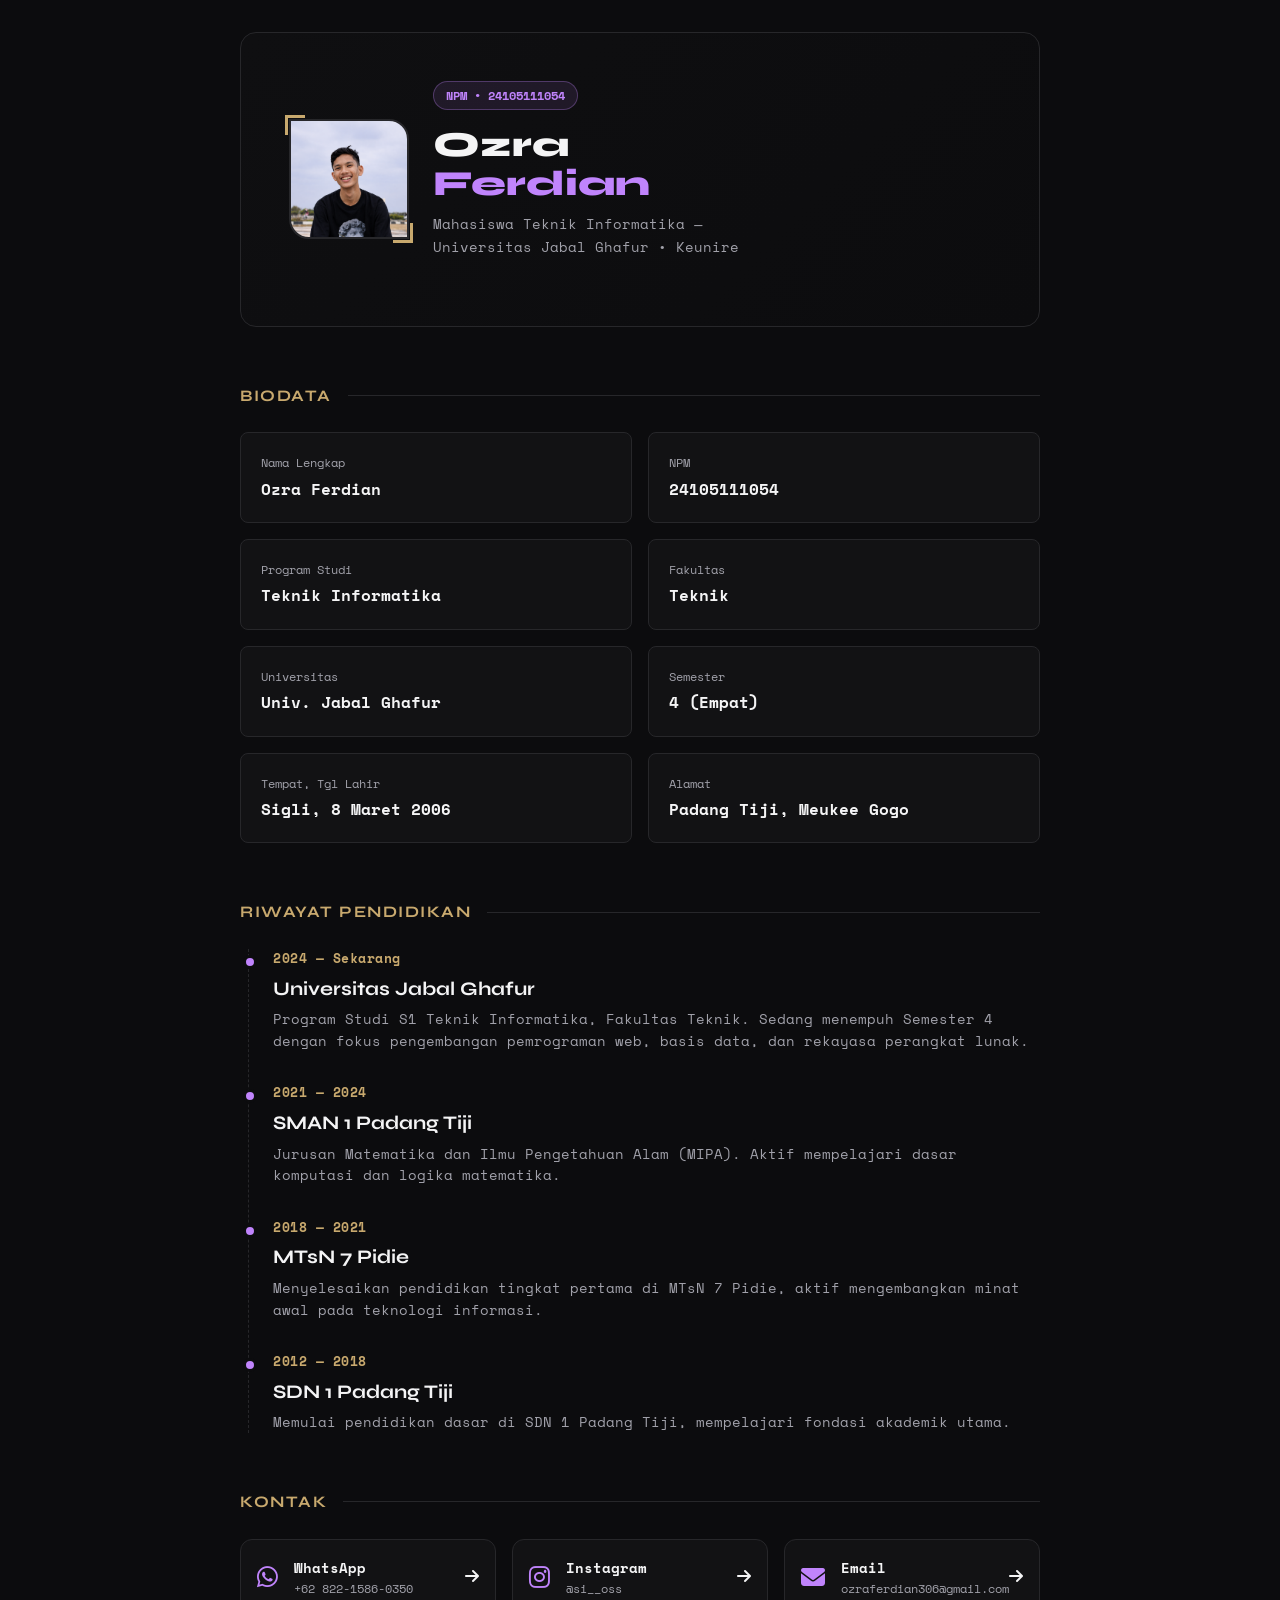
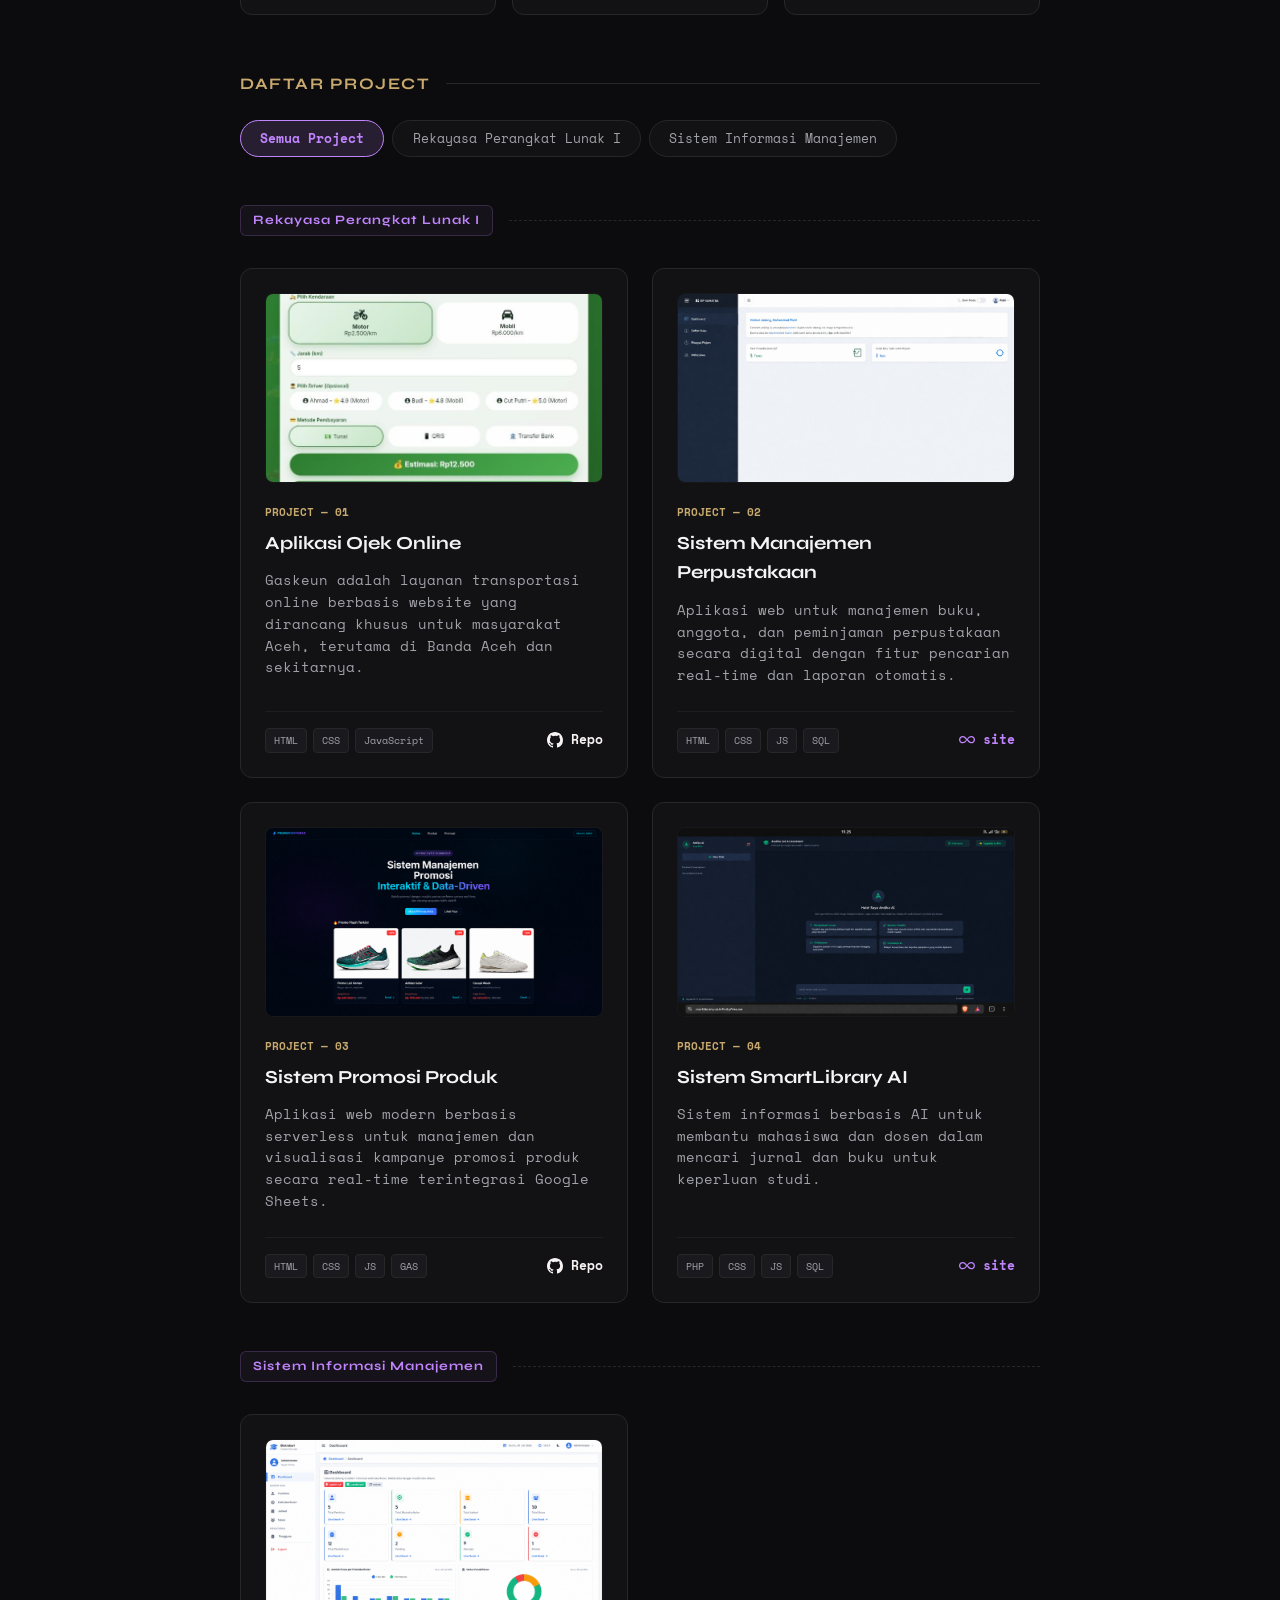
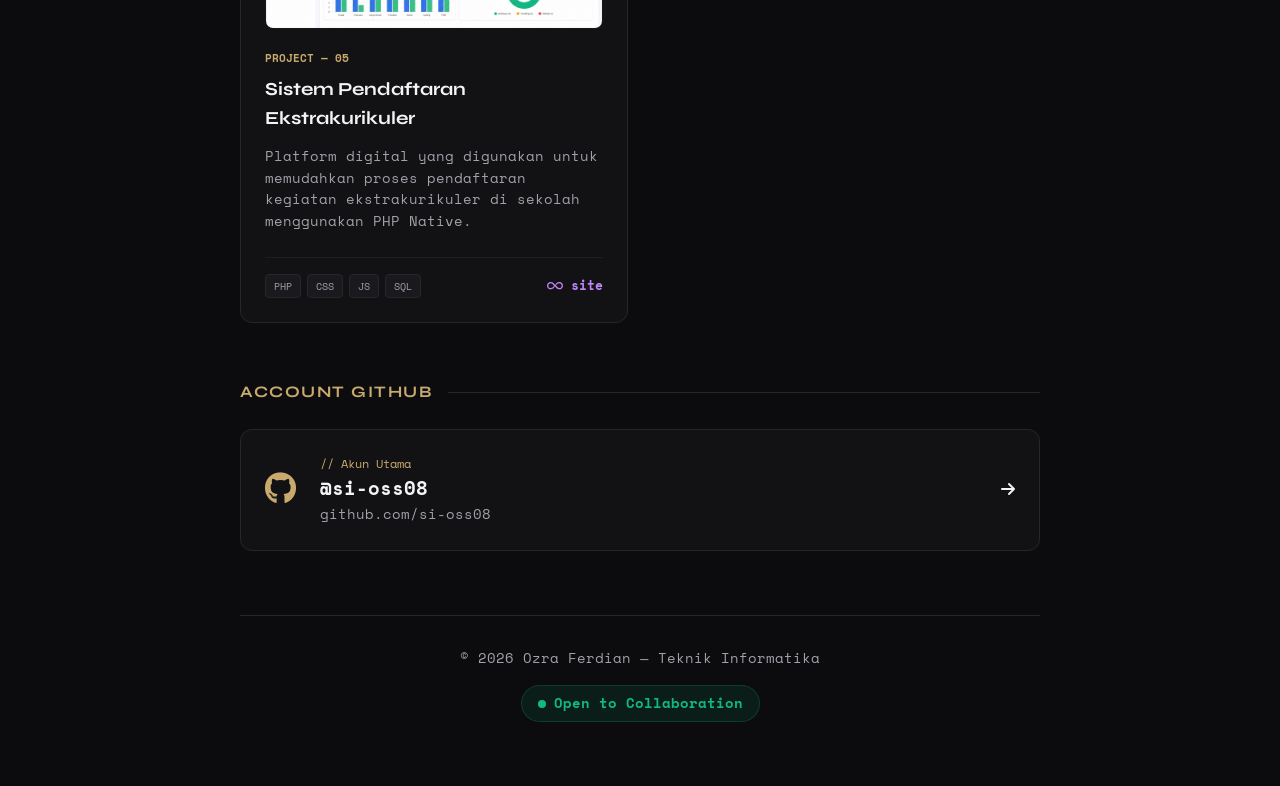
==== commit de4008c5: "Update index.html" ====
--- a/index.html
+++ b/index.html
@@ -5,10 +5,13 @@
     <meta name="viewport" content="width=device-width, initial-scale=1.0"/>
     
     <title>Ozra Ferdian | Portfolio & Biodata</title>
-    <meta name="description" content="Portfolio Web Ozra Ferdian, Mahasiswa Teknik Informatika Universitas Jabal Ghafur. Lihat riwayat pendidikan dan proyek web yang telah dikerjakan."/>
-    <meta name="keywords" content="Ozra Ferdian, Web Developer, Portfolio, Teknik Informatika, Universitas Jabal Ghafur, Front-end Developer, Aceh" />
-    <meta name="author" content="Ozra Ferdian" />
-    <meta name="robots" content="index, follow" />
+
+    <!-- Open Graph / WhatsApp Preview Meta Tags -->
+    <meta property="og:type" content="website">
+    <meta property="og:url" content="https://si-oss08.github.io/biodata/"> <!-- Ganti dengan URL web Anda -->
+    <meta property="og:title" content="Ozra Ferdian — Portfolio & Biodata">
+    <meta property="og:description" content="Portfolio Web Ozra Ferdian, Mahasiswa Teknik Informatika Universitas Jabal Ghafur. Lihat riwayat pendidikan dan proyek web yang telah dikerjakan.">
+    <meta property="og:image" content="https://si-oss08.github.io/biodata/images/biodata.png"> <!-- Ganti dengan URL gambar banner Anda -->
 
     <!-- FontAwesome untuk Ikon -->
     <link rel="stylesheet" href="https://cdnjs.cloudflare.com/ajax/libs/font-awesome/6.5.1/css/all.min.css">
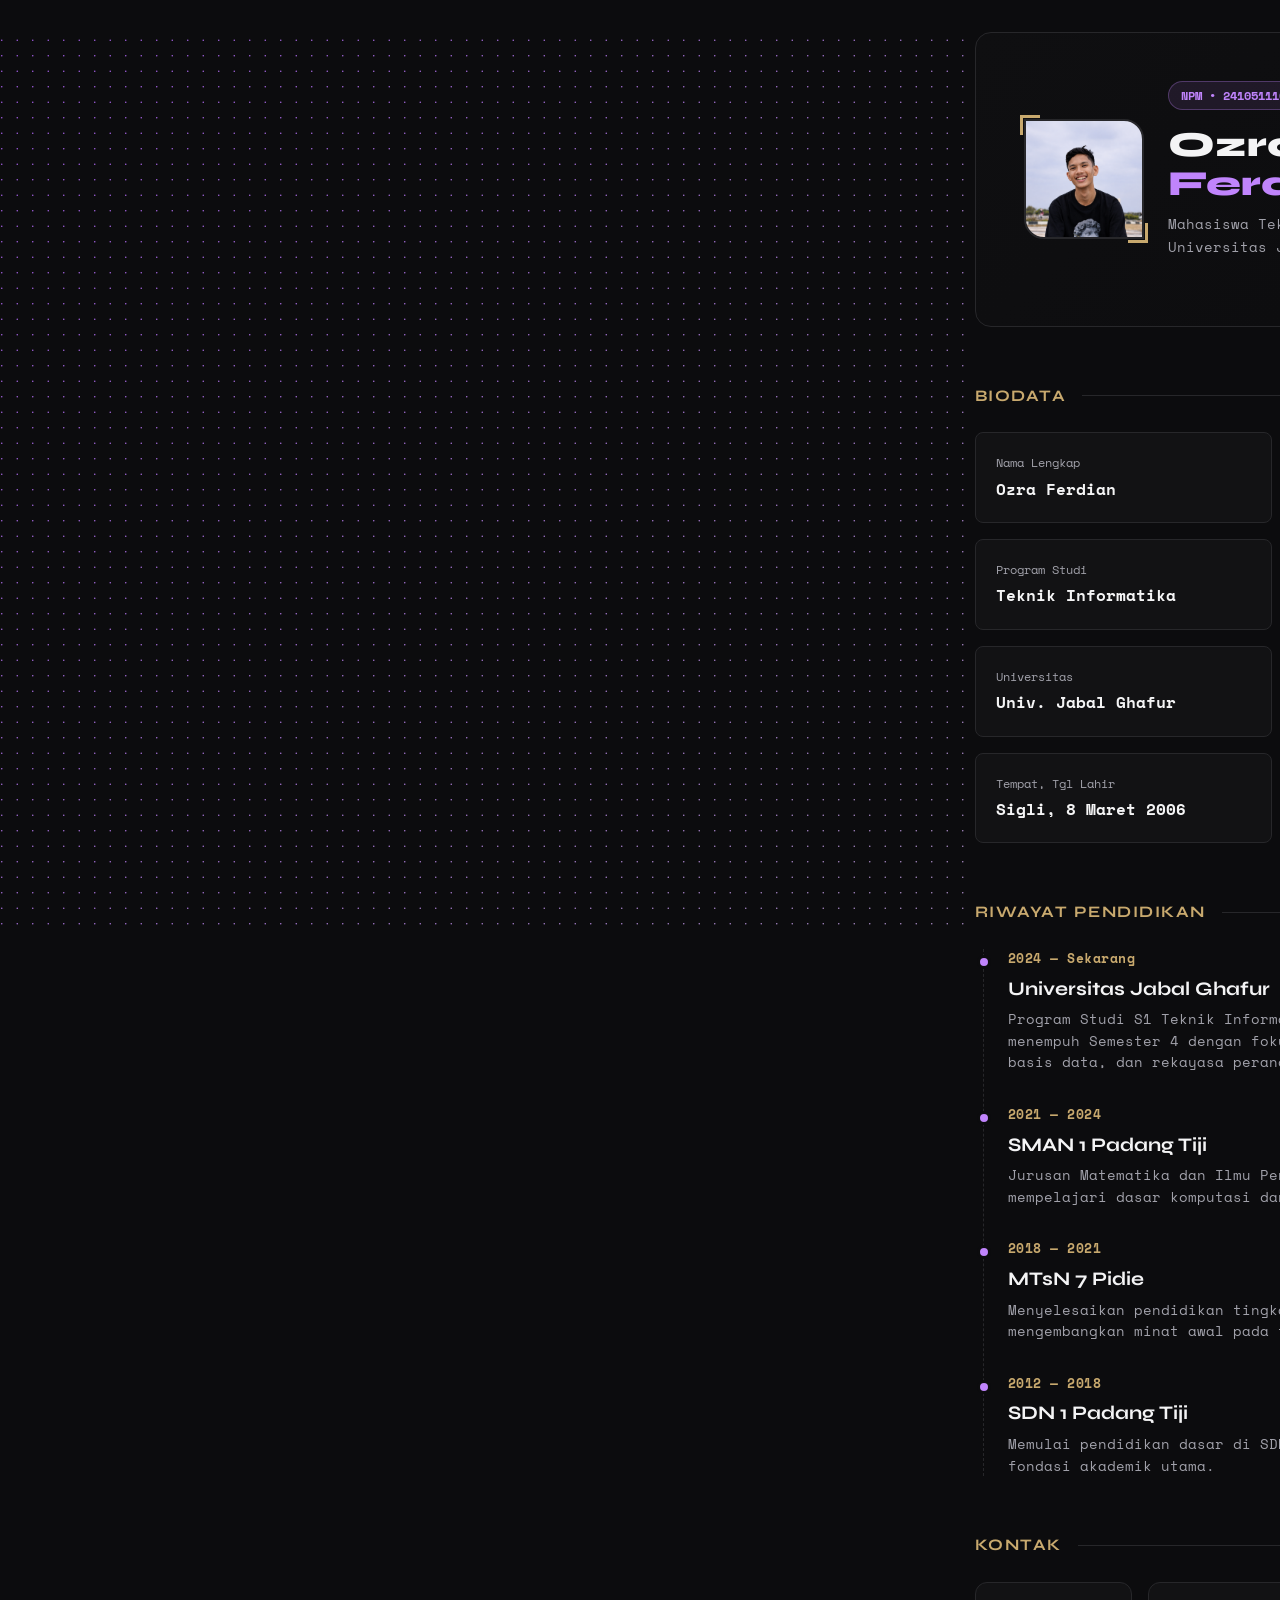
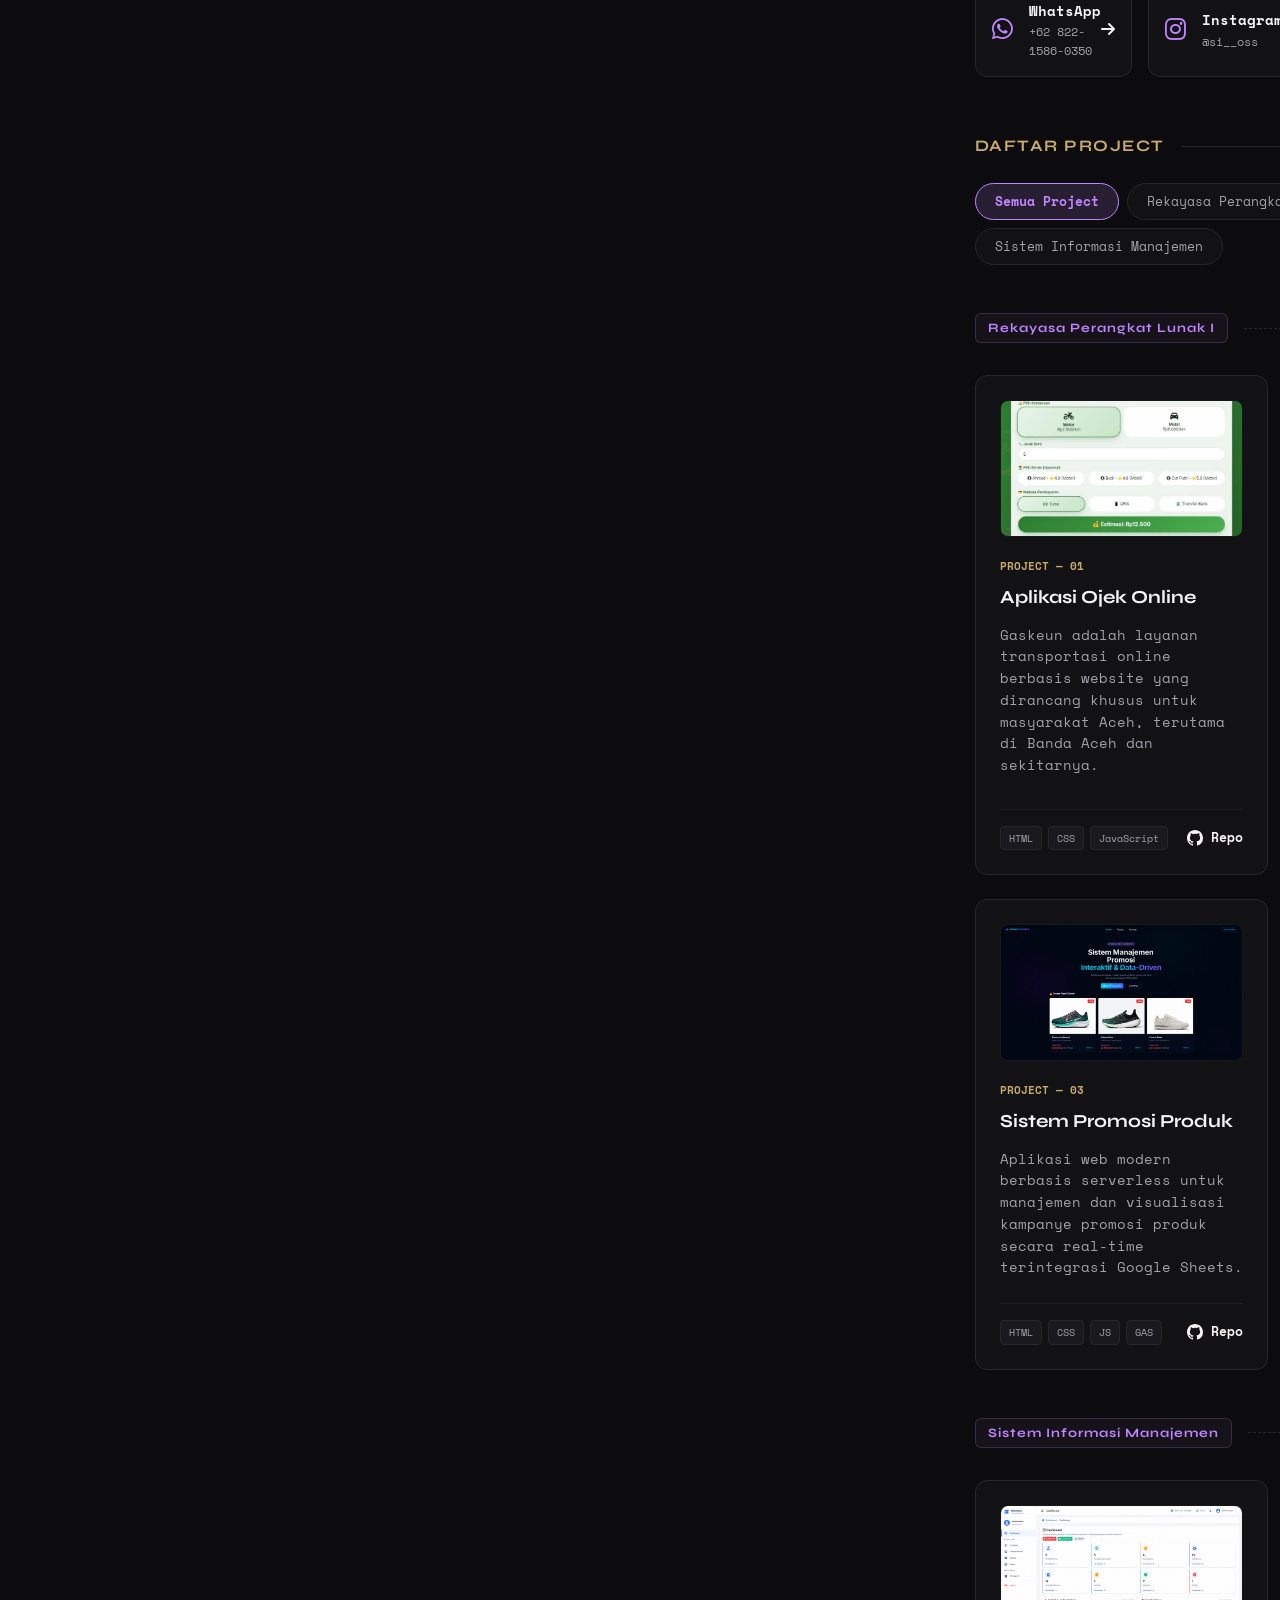
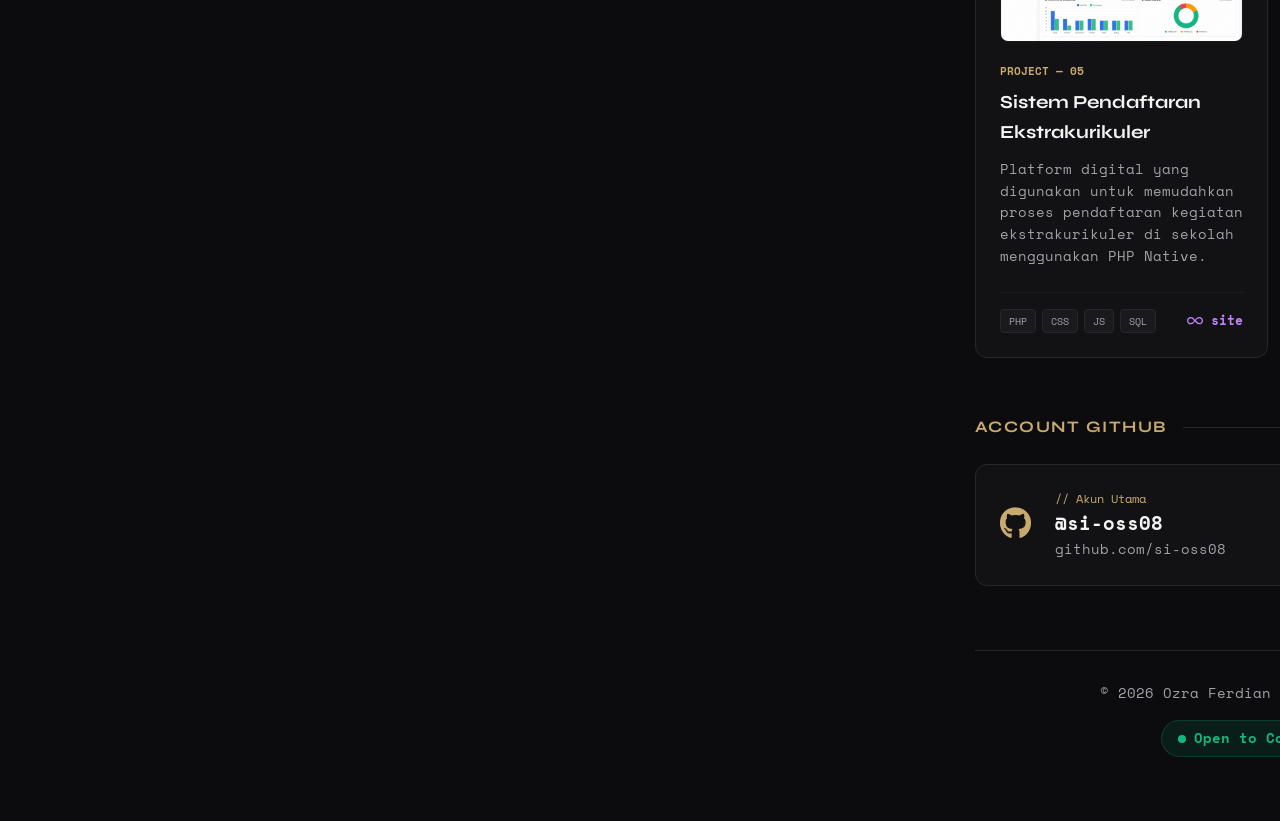
==== commit efc14bac: "Update index.html" ====
--- a/index.html
+++ b/index.html
@@ -24,7 +24,18 @@
     <link rel="stylesheet" href="style.css" />
   </head>
   <body>
-
+    <div class="dot-field-container" id="dotFieldContainer">
+        <canvas id="dotCanvas"></canvas>
+        <svg id="dotSvg" style="position: absolute; inset: 0; width: 100%; height: 100%; pointer-events: none;">
+            <defs>
+                <radialGradient id="dynamicGlowGradient">
+                    <stop offset="0%" stop-color="#120F17" />
+                    <stop offset="100%" stop-color="transparent" />
+                </radialGradient>
+            </defs>
+            <circle id="glowCircle" cx="-9999" cy="-9999" r="160" fill="url(#dynamicGlowGradient)" style="opacity: 0; will-change: opacity;" />
+        </svg>
+    </div>
     <main class="container" id="top">
 
       <!-- Hero Section -->
@@ -39,8 +50,6 @@
           <h1>Ozra <br><span>Ferdian</span></h1>
           <p>Mahasiswa Teknik Informatika &mdash;<br> 
             Universitas Jabal Ghafur &bull; Keunire</p>
-          
-          <!-- Tombol Download CV telah dihapus -->
         </div>
       </header>
 
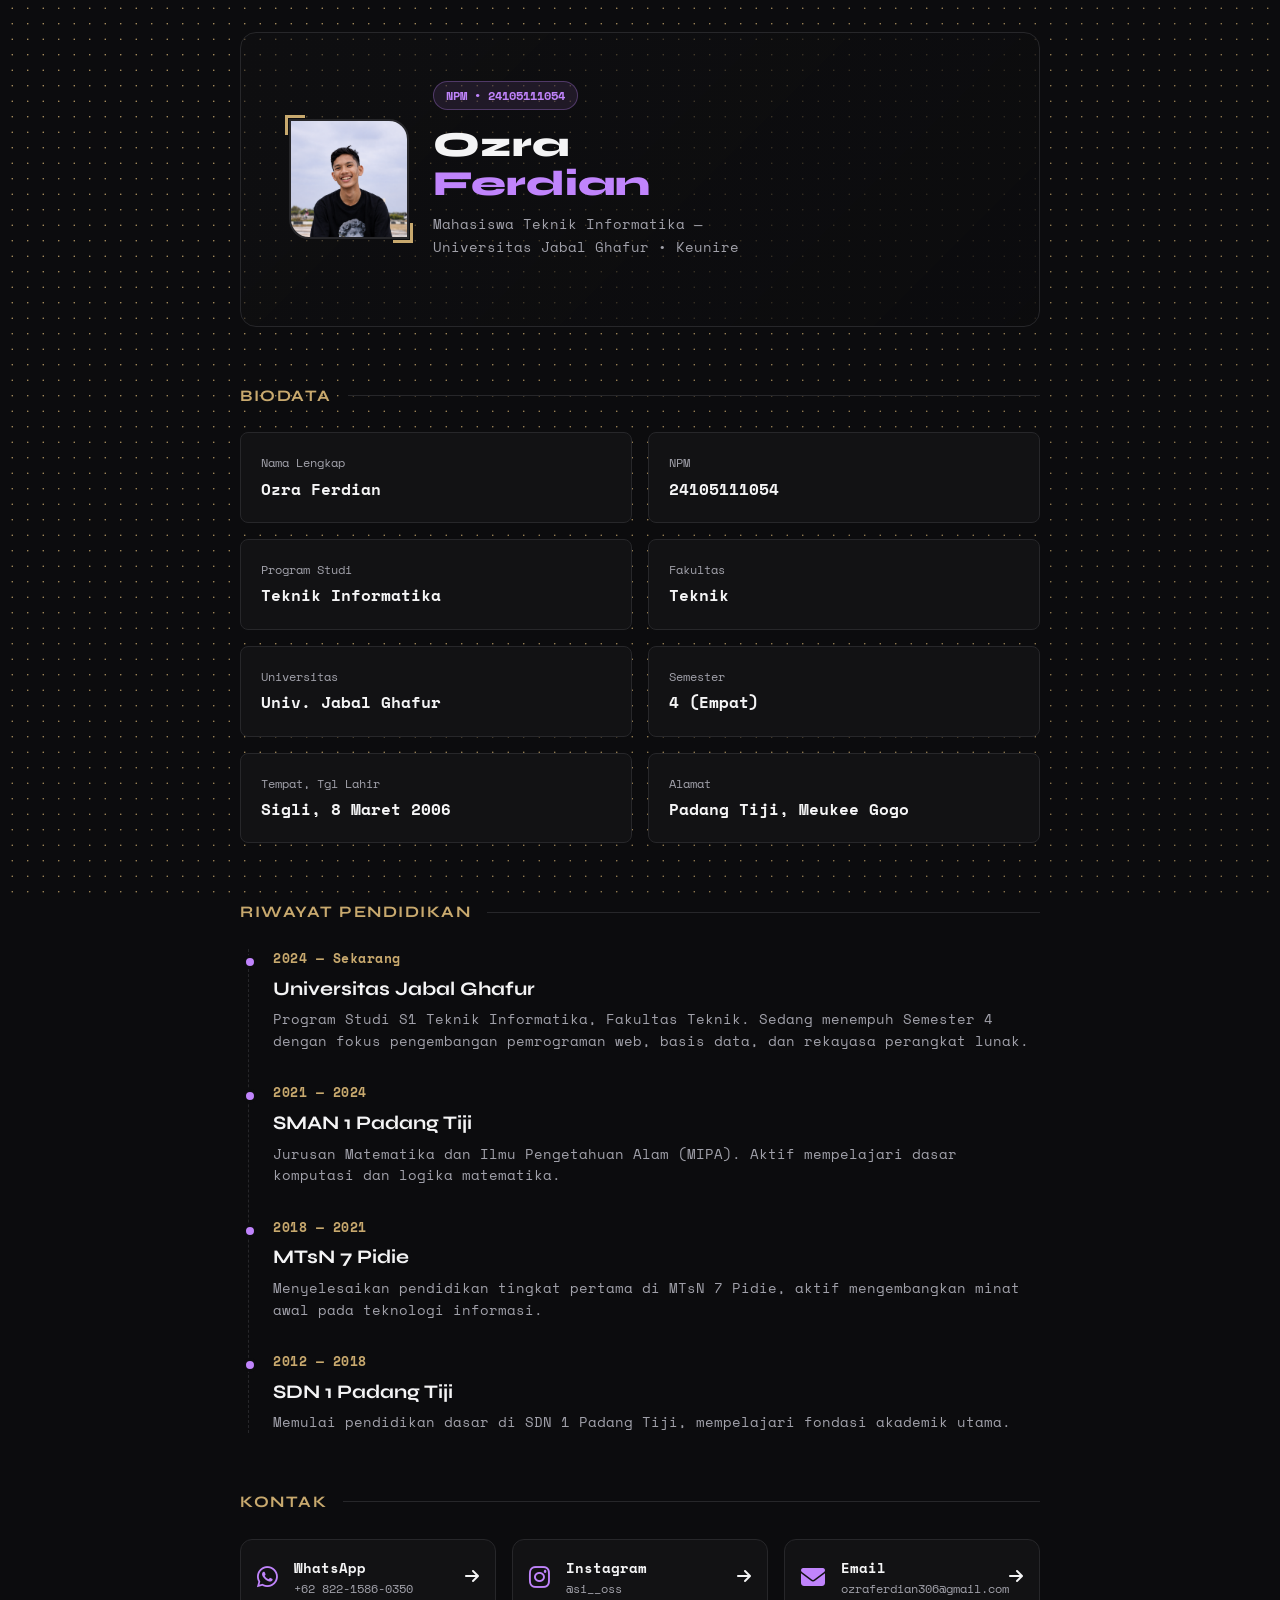
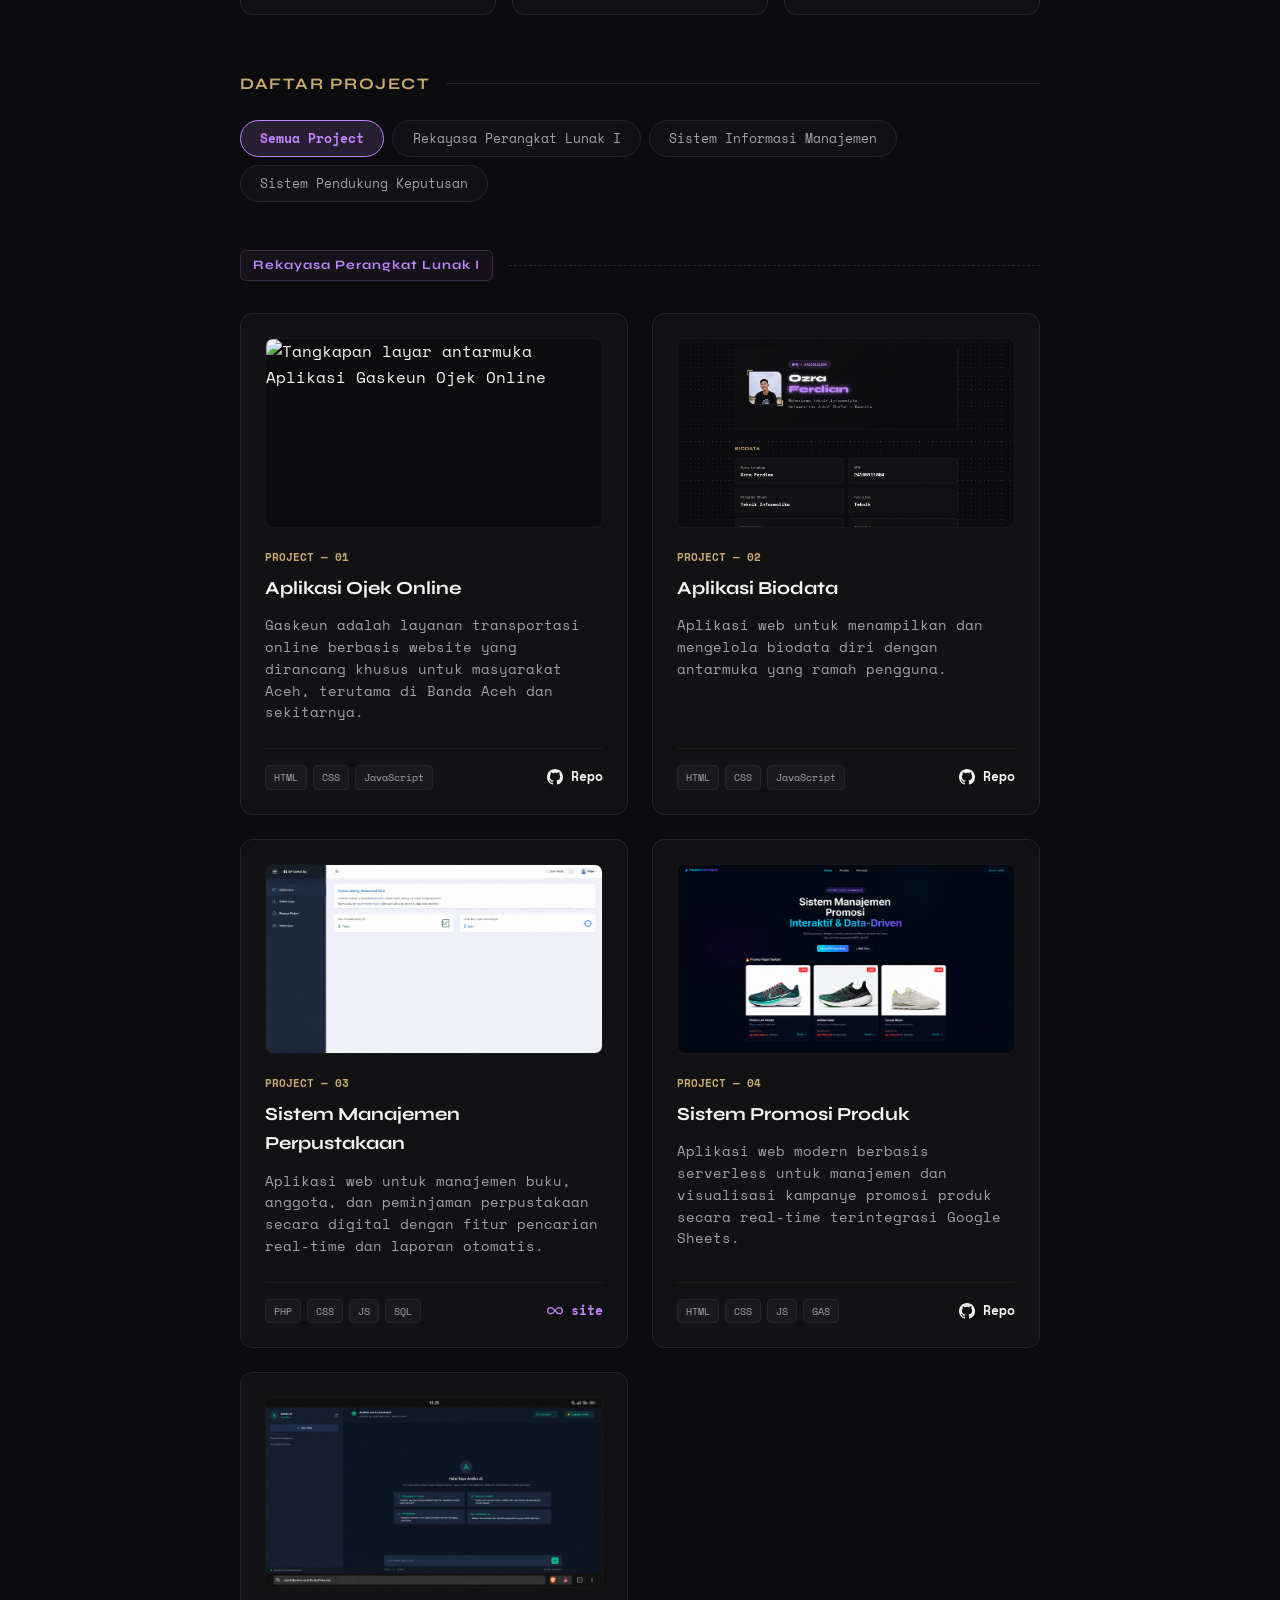
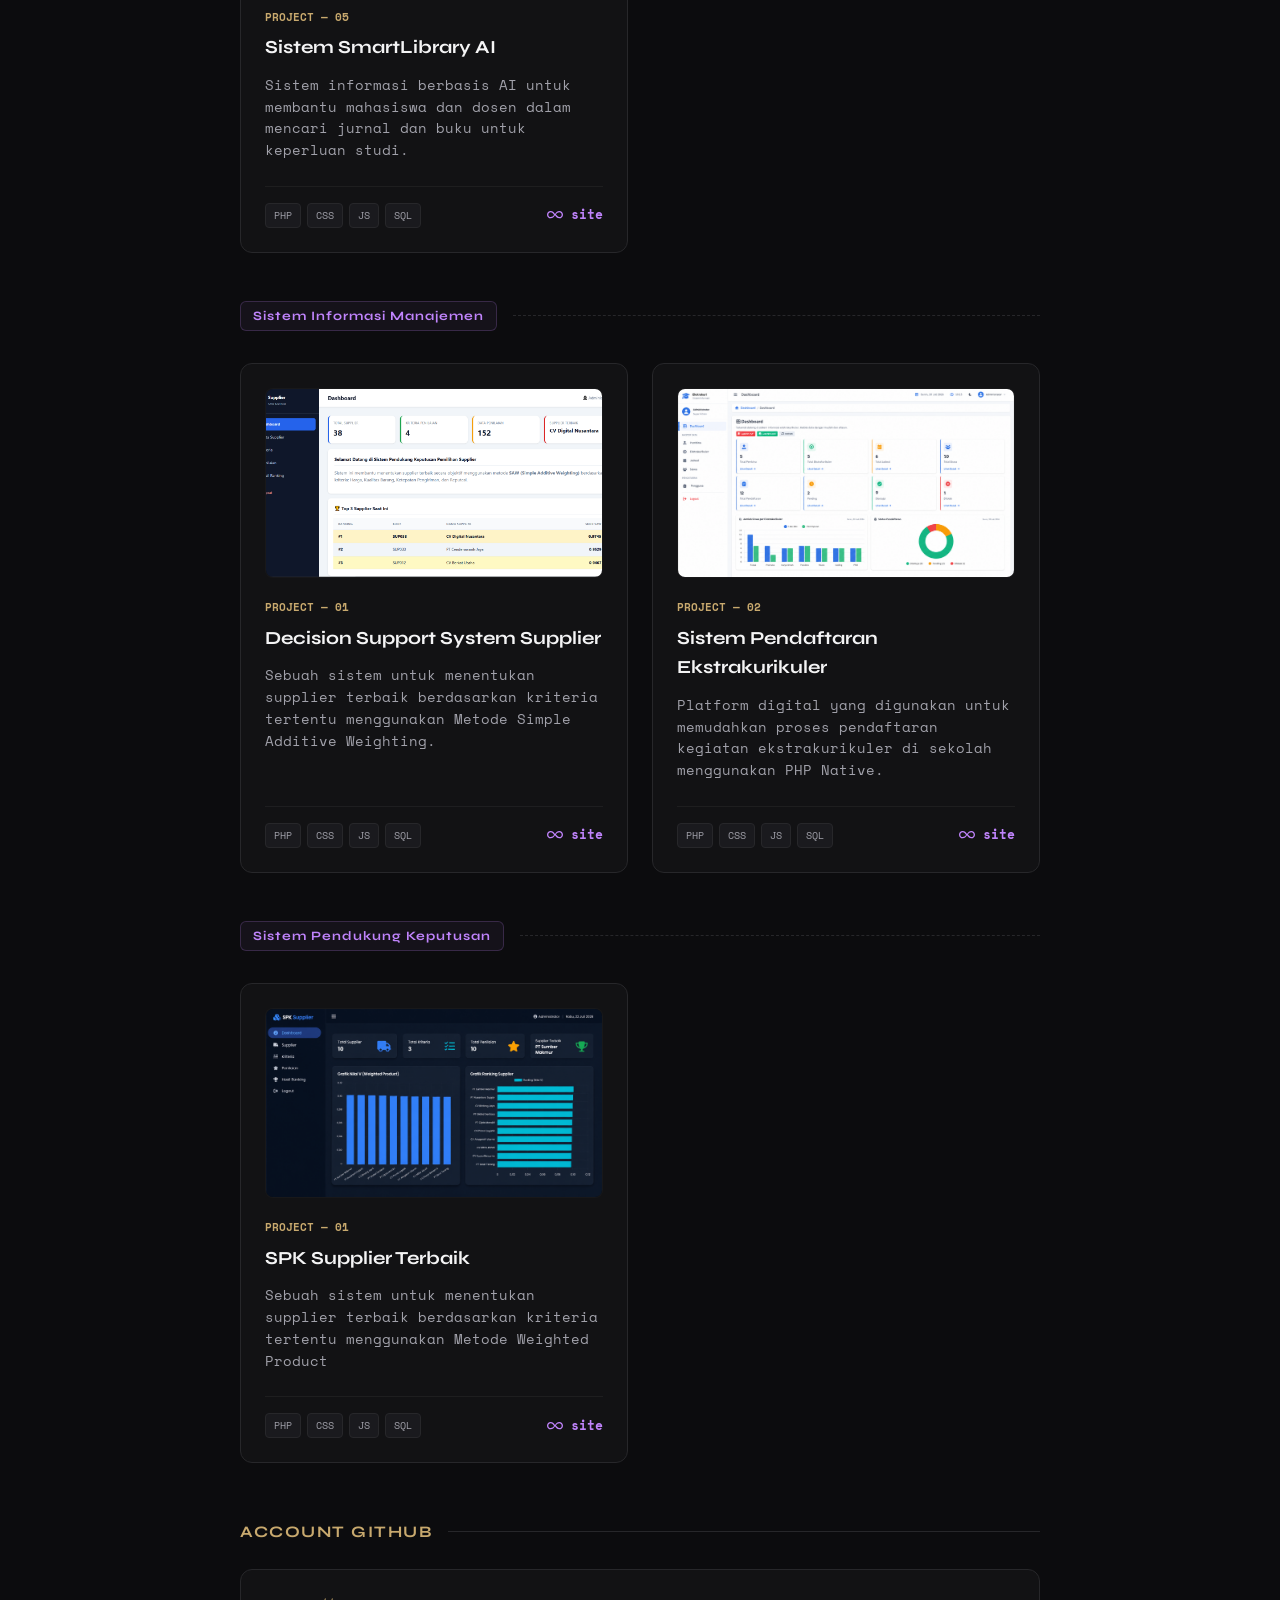
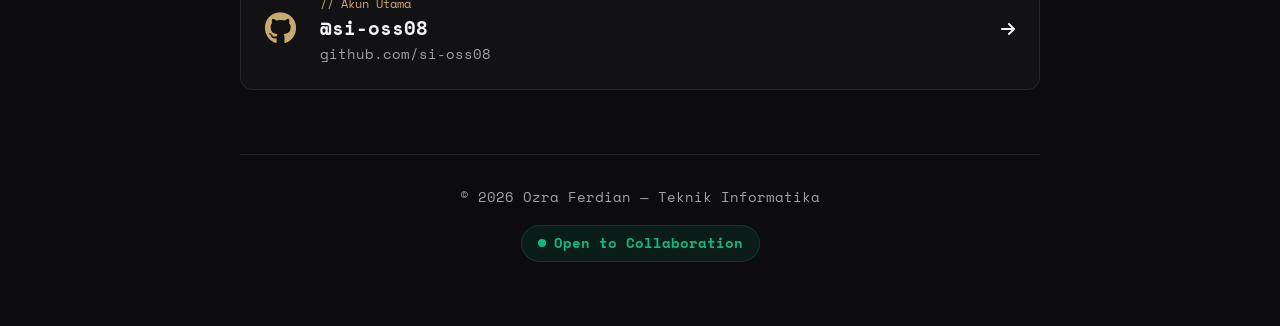
==== commit 4f0706cf: "Update index.html" ====
--- a/index.html
+++ b/index.html
@@ -183,7 +183,7 @@
             <a class="project-card" href="https://si-oss08.github.io/gaskeun/" target="_blank" rel="noopener noreferrer" data-mk="Rekayasa Perangkat Lunak I" aria-label="Lihat Project Aplikasi Ojek Online">
               <div class="project-image">
                 <!-- Persiapan Aset: ukuran width/height mencegah CLS, lazy loading performa -->
-                <img src="images/ojek gaskeuh.jpg" alt="Tangkapan layar antarmuka Aplikasi Gaskeun Ojek Online" width="600" height="337" loading="lazy">
+                <img src="images/ojek gaskeun.jpg" alt="Tangkapan layar antarmuka Aplikasi Gaskeun Ojek Online" width="600" height="337" loading="lazy">
               </div>
               <div>
                 <div class="project-header">
@@ -208,20 +208,48 @@
             </a>
 
             <!-- Project 02 -->
+            <a class="project-card" href="https://si-oss08.github.io/biodata/" target="_blank" rel="noopener noreferrer" data-mk="Rekayasa Perangkat Lunak I" aria-label="Lihat Project Aplikasi Biodata">
+              <div class="project-image">
+                <!-- Persiapan Aset: ukuran width/height mencegah CLS, lazy loading performa -->
+                <img src="images/biodata.png" alt="Tangkapan layar antarmuka Aplikasi Biodata" width="600" height="337" loading="lazy">
+              </div>
+              <div>
+                <div class="project-header">
+                  <span class="project-num">PROJECT — 02</span>
+                </div>
+                <div class="project-title">Aplikasi Biodata</div>
+                <div class="project-desc">Aplikasi web untuk menampilkan dan mengelola biodata diri dengan antarmuka yang ramah pengguna.</div>
+              </div>
+              <div class="project-footer">
+                <div class="project-tags">
+                  <span class="tag">HTML</span>
+                  <span class="tag">CSS</span>
+                  <span class="tag">JavaScript</span>
+                </div>
+                <div class="action-links" style="color: #f7f2f2;">
+                  <svg xmlns="http://www.w3.org/2000/svg" width="16" height="16" fill="currentColor" viewBox="0 0 16 16">
+                    <path d="M8 0C3.58 0 0 3.58 0 8c0 3.54 2.29 6.53 5.47 7.59.4.07.55-.17.55-.38 0-.19-.01-.82-.01-1.49-2.01.37-2.53-.49-2.69-.94-.09-.23-.48-.94-.82-1.13-.28-.15-.68-.52-.01-.53.63-.01 1.08.58 1.23.82.72 1.21 1.87.87 2.33.66.07-.52.28-.87.51-1.07-1.78-.2-3.64-.89-3.64-3.95 0-.87.31-1.59.82-2.15-.08-.2-.36-1.02.08-2.12 0 0 .67-.21 2.2.82a7.65 7.65 0 0 1 2-.27c.68 0 1.36.09 2 .271.53-1.04 2.2-.82 2.2-.82.44 1.1.16 1.92.08 2.12.51.56.82 1.27.82 2.15 0 3.07-1.87 3.75-3.65 3.95.29.25.54.73.54 1.48 0 1.07-.01 1.93-.01 2.2 0 .21.15.46.55.38A8.01 8.01 0 0 0 16 8c0-4.42-3.58-8-8-8z"/>
+                  </svg>
+                  Repo
+                </div>
+              </div>
+            </a>
+
+            <!-- Project 03 -->
             <a class="project-card" href="https://sistem-perpustakaan.infinityfree.me/" target="_blank" rel="noopener noreferrer" data-mk="Rekayasa Perangkat Lunak I" aria-label="Lihat Project Sistem Manajemen Perpustakaan">
               <div class="project-image">
                 <img src="images/sistem perpustakaan.png" alt="Tangkapan layar antarmuka dashboard Sistem Manajemen Perpustakaan" width="600" height="337" loading="lazy">
               </div>
               <div>
                 <div class="project-header">
-                  <span class="project-num">PROJECT — 02</span>
+                  <span class="project-num">PROJECT — 03</span>
                 </div>
                 <div class="project-title">Sistem Manajemen Perpustakaan</div>
                 <div class="project-desc">Aplikasi web untuk manajemen buku, anggota, dan peminjaman perpustakaan secara digital dengan fitur pencarian real-time dan laporan otomatis.</div>
               </div>
               <div class="project-footer">
                 <div class="project-tags">
-                  <span class="tag">HTML</span>
+                  <span class="tag">PHP</span>
                   <span class="tag">CSS</span>
                   <span class="tag">JS</span>
                   <span class="tag">SQL</span>
@@ -235,14 +263,14 @@
               </div>
             </a>
             
-            <!-- Project 03 -->
+            <!-- Project 04 -->
             <a class="project-card" href="https://si-oss08.github.io/promosi-produk/" target="_blank" rel="noopener noreferrer" data-mk="Rekayasa Perangkat Lunak I" aria-label="Lihat Project Sistem Promosi Produk">
               <div class="project-image">
                 <img src="images/promosi produk.png" alt="Tangkapan layar antarmuka Sistem Promosi Produk Terintegrasi" width="600" height="337" loading="lazy">
               </div>
               <div>
                 <div class="project-header">
-                  <span class="project-num">PROJECT — 03</span>
+                  <span class="project-num">PROJECT — 04</span>
                 </div>
                 <div class="project-title">Sistem Promosi Produk</div>
                 <div class="project-desc">Aplikasi web modern berbasis serverless untuk manajemen dan visualisasi kampanye promosi produk secara real-time terintegrasi Google Sheets.</div>
@@ -263,14 +291,14 @@
               </div>
             </a>
 
-            <!-- Project 04 -->
+            <!-- Project 05 -->
             <a class="project-card" href="https://smartlibrary-ai.infinityfree.me/" target="_blank" rel="noopener noreferrer" data-mk="Rekayasa Perangkat Lunak I" aria-label="Lihat Project Sistem SmartLibrary AI">
               <div class="project-image">
                 <img src="images/SmartLibrary.png" alt="Tangkapan layar antarmuka portal Sistem SmartLibrary AI" width="600" height="337" loading="lazy">
               </div>
               <div>
                 <div class="project-header">
-                  <span class="project-num">PROJECT — 04</span>
+                  <span class="project-num">PROJECT — 05</span>
                 </div>
                 <div class="project-title">Sistem SmartLibrary AI</div>
                 <div class="project-desc">Sistem informasi berbasis AI untuk membantu mahasiswa dan dosen dalam mencari jurnal dan buku untuk keperluan studi.</div>
@@ -291,17 +319,73 @@
               </div>
             </a>
 
-            <!-- Project 05 -->
+            <!-- Project 01 -->
+            <a class="project-card" href="https://dss-supplier.infinityfree.me/" target="_blank" rel="noopener noreferrer" data-mk="Sistem Informasi Manajemen" aria-label="Lihat Project Decision Support System Supplier">
+              <div class="project-image">
+                <img src="images/dss supplier.png" alt="Tangkapan layar antarmuka portal Lihat Project Decision Support System Supplier" width="600" height="337" loading="lazy">
+              </div>
+              <div>
+                <div class="project-header">
+                  <span class="project-num">PROJECT — 01</span>
+                </div>
+                <div class="project-title">Decision Support System Supplier</div>
+                <div class="project-desc">Sebuah sistem untuk menentukan supplier terbaik berdasarkan kriteria tertentu menggunakan Metode Simple Additive Weighting.</div>
+              </div>
+              <div class="project-footer">
+                <div class="project-tags">
+                  <span class="tag">PHP</span>
+                  <span class="tag">CSS</span>
+                  <span class="tag">JS</span>
+                  <span class="tag">SQL</span>
+                </div>
+                <div class="action-links">
+                <svg class="infinityfree-icon" width="16" height="16" viewBox="0 0 24 24" fill="currentColor" xmlns="http://www.w3.org/2000/svg" aria-hidden="true">
+                  <path d="M18.5 6C15.5 6 13.75 8 12 10.5C10.25 8 8.5 6 5.5 6C2.42 6 0 8.42 0 11.5C0 14.58 2.42 17 5.5 17C8.5 17 10.25 15 12 12.5C13.75 15 15.5 17 18.5 17C21.58 17 24 14.58 24 11.5C24 8.42 21.58 6 18.5 6ZM5.5 15C3.57 15 2 13.43 2 11.5C2 9.57 3.57 8 5.5 8C7.5 8 9.25 10 10.72 12C9.25 14 7.5 15 5.5 15ZM18.5 15C16.5 15 14.75 13 13.28 11C14.75 9 16.5 8 18.5 8C20.43 8 22 9.57 22 11.5C22 13.43 20.43 15 18.5 15Z"/>
+                </svg>
+                site
+                </div>
+              </div>
+            </a>
+
+            <!-- Project 02 -->
             <a class="project-card" href="https://ekstrakurikuler.infinityfree.me/" target="_blank" rel="noopener noreferrer" data-mk="Sistem Informasi Manajemen" aria-label="Lihat Project Sistem Pendaftaran Ekstrakurikuler">
               <div class="project-image">
                 <img src="images/pendaftaran ekstrakurikuler.png" alt="Tangkapan layar antarmuka portal Sistem Pendaftaran Ekstrakurikuler" width="600" height="337" loading="lazy">
               </div>
               <div>
                 <div class="project-header">
-                  <span class="project-num">PROJECT — 05</span>
+                  <span class="project-num">PROJECT — 02</span>
                 </div>
                 <div class="project-title">Sistem Pendaftaran Ekstrakurikuler</div>
                 <div class="project-desc">Platform digital yang digunakan untuk memudahkan proses pendaftaran kegiatan ekstrakurikuler di sekolah menggunakan PHP Native.</div>
+              </div>
+              <div class="project-footer">
+                <div class="project-tags">
+                  <span class="tag">PHP</span>
+                  <span class="tag">CSS</span>
+                  <span class="tag">JS</span>
+                  <span class="tag">SQL</span>
+                </div>
+                <div class="action-links">
+                <svg class="infinityfree-icon" width="16" height="16" viewBox="0 0 24 24" fill="currentColor" xmlns="http://www.w3.org/2000/svg" aria-hidden="true">
+                  <path d="M18.5 6C15.5 6 13.75 8 12 10.5C10.25 8 8.5 6 5.5 6C2.42 6 0 8.42 0 11.5C0 14.58 2.42 17 5.5 17C8.5 17 10.25 15 12 12.5C13.75 15 15.5 17 18.5 17C21.58 17 24 14.58 24 11.5C24 8.42 21.58 6 18.5 6ZM5.5 15C3.57 15 2 13.43 2 11.5C2 9.57 3.57 8 5.5 8C7.5 8 9.25 10 10.72 12C9.25 14 7.5 15 5.5 15ZM18.5 15C16.5 15 14.75 13 13.28 11C14.75 9 16.5 8 18.5 8C20.43 8 22 9.57 22 11.5C22 13.43 20.43 15 18.5 15Z"/>
+                </svg>
+                site
+                </div>
+              </div>
+            </a>
+
+            <!-- Project 01 -->
+            <a class="project-card" href="https://spk-supplier-terbaik.infinityfree.me/" target="_blank" rel="noopener noreferrer" data-mk="Sistem Pendukung Keputusan" aria-label="Lihat Project SPK Supplier Terbaik">
+              <div class="project-image">
+                <img src="images/spk supplier terbaik.png" alt="Tangkapan layar antarmuka portal SPK Supplier Terbaik" width="600" height="337" loading="lazy">
+              </div>
+              <div>
+                <div class="project-header">
+                  <span class="project-num">PROJECT — 01</span>
+                </div>
+                <div class="project-title">SPK Supplier Terbaik</div>
+                <div class="project-desc">Sebuah sistem untuk menentukan supplier terbaik berdasarkan kriteria tertentu menggunakan Metode Weighted Product</div>
               </div>
               <div class="project-footer">
                 <div class="project-tags">
--- a/style.css
+++ b/style.css
@@ -29,6 +29,23 @@
   justify-content: center;
   overflow-x: hidden;
   line-height: 1.6;
+}
+
+.dot-field-container {
+    position: fixed;
+    inset: 0;
+    width: 100vw;
+    height: 100vh;
+    pointer-events: none;
+    z-index: 0;
+}
+
+canvas {
+    position: absolute;
+    inset: 0;
+    width: 100%;
+    height: 100%;
+    display: block;
 }
 
 .container {
@@ -159,6 +176,29 @@
   100% {
     text-shadow: 0 0 10px rgba(192, 132, 252, 0.8), 0 0 20px rgba(192, 132, 252, 0.6), 0 0 30px rgba(192, 132, 252, 0.4);
   }
+}
+
+/* TOMBOL DOWNLOAD CV */
+.btn-download-cv {
+  display: inline-flex;
+  align-items: center;
+  gap: 0.5rem;
+  background: var(--accent-purple);
+  color: var(--bg-color);
+  font-family: 'Syne', sans-serif;
+  font-weight: 700;
+  font-size: 0.85rem;
+  padding: 0.6rem 1.2rem;
+  border-radius: 8px;
+  text-decoration: none;
+  transition: all 0.3s ease;
+  border: 1px solid transparent;
+}
+
+.btn-download-cv:hover, .btn-download-cv:focus {
+  background: var(--accent-purple-hover);
+  transform: translateY(-2px);
+  box-shadow: 0 4px 12px rgba(192, 132, 252, 0.3);
 }
 
 /* SECTION LABELS */
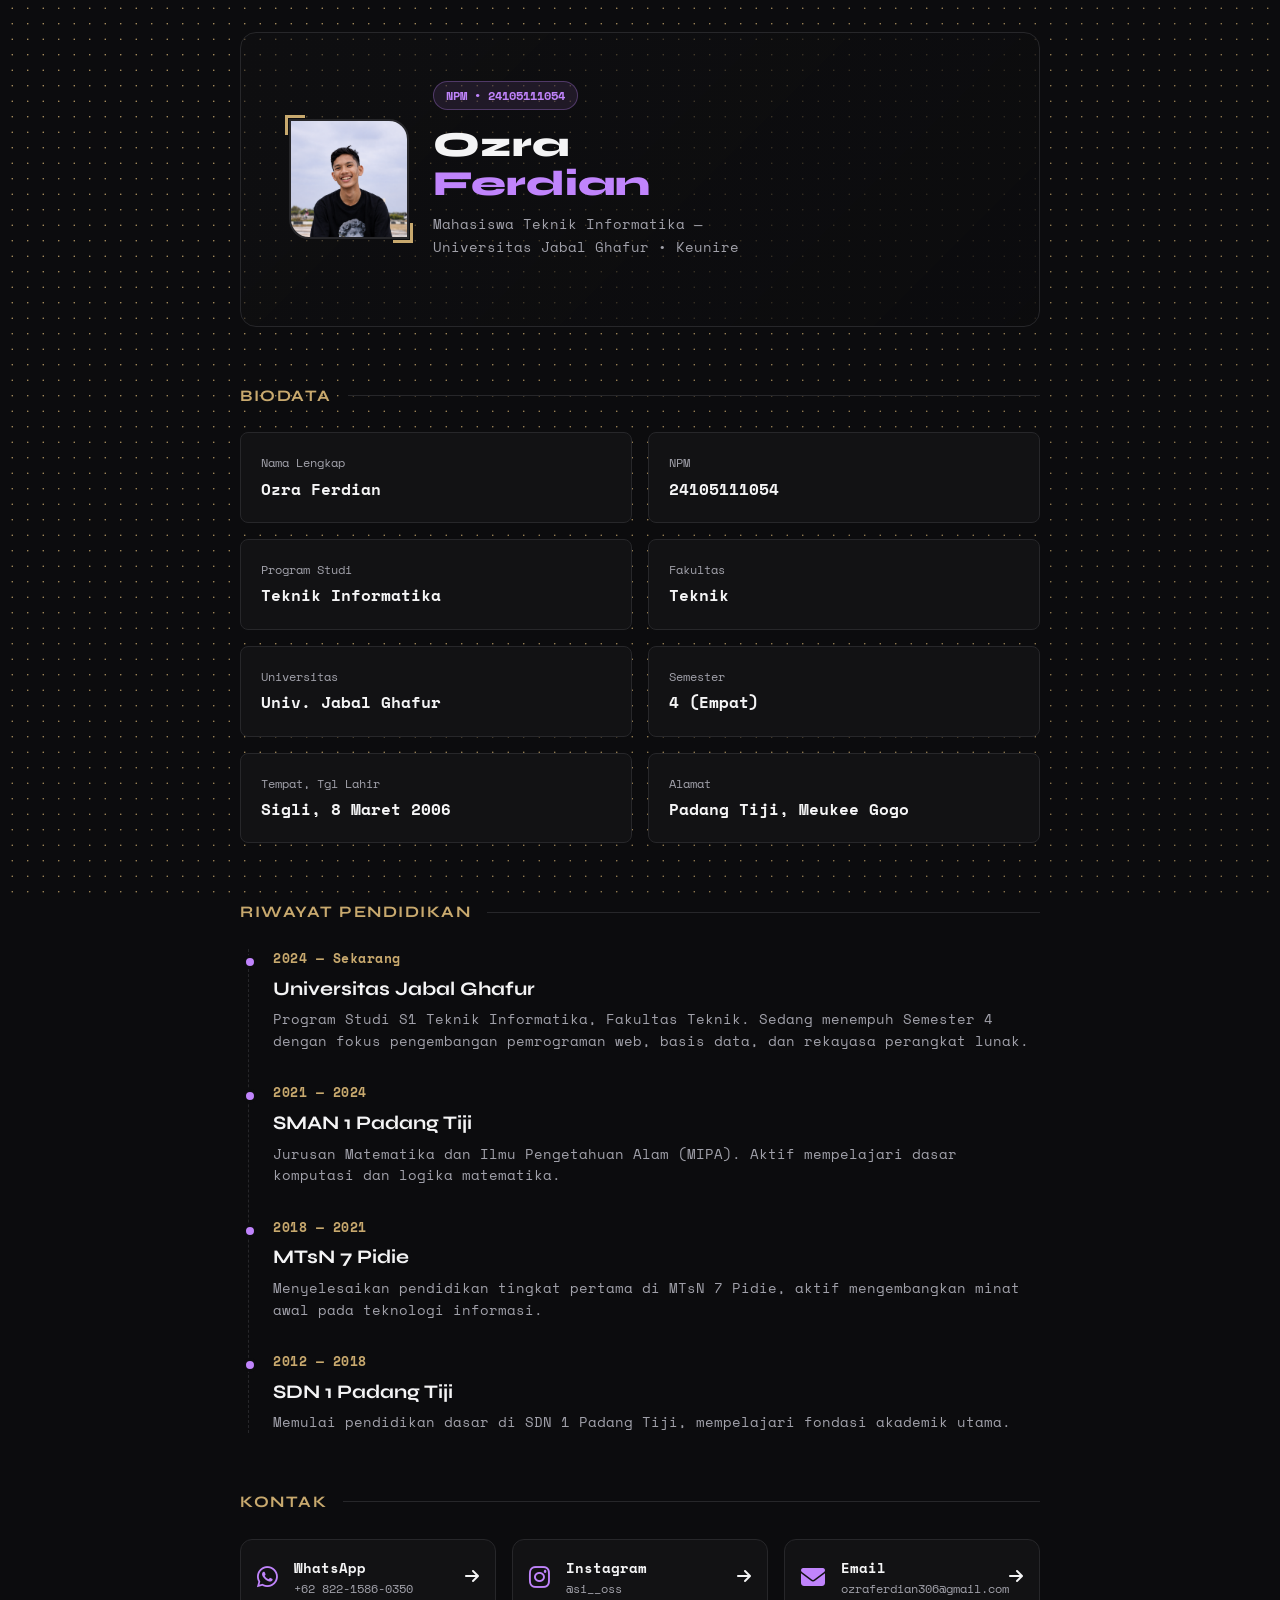
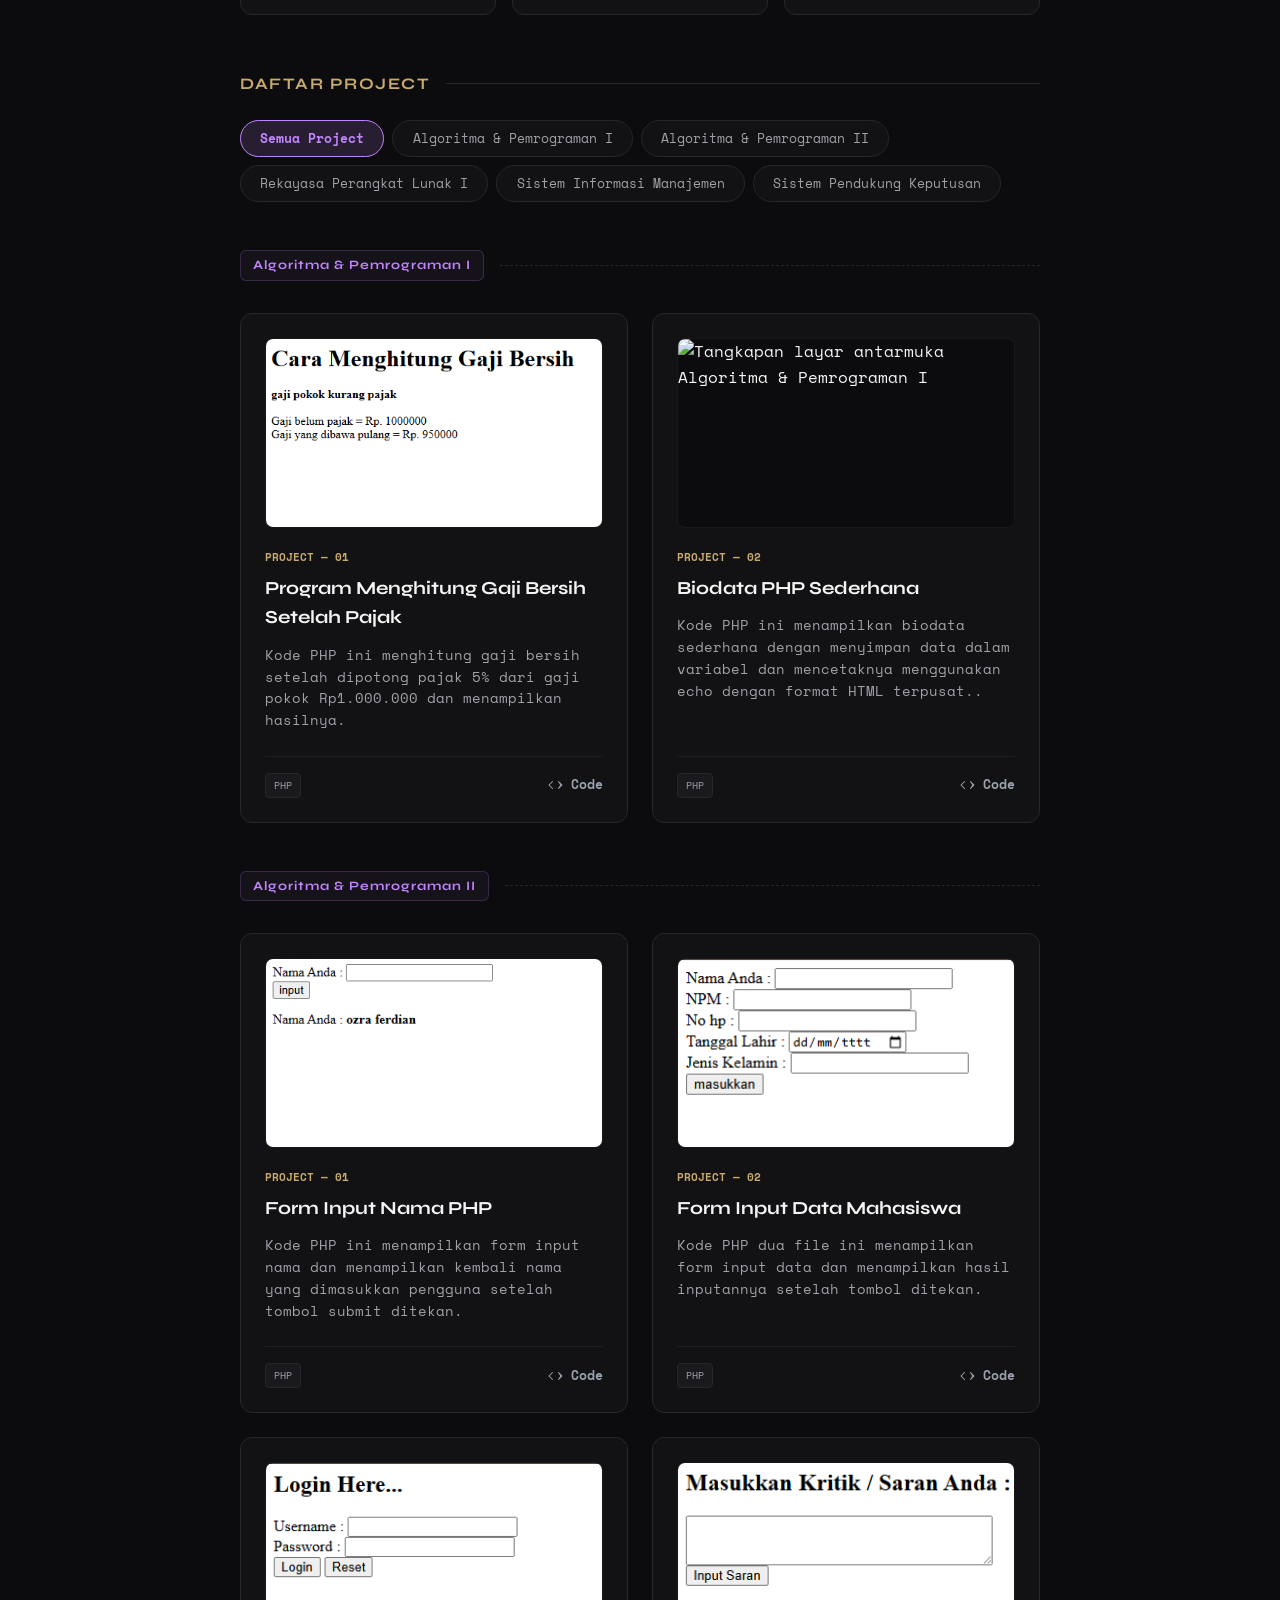
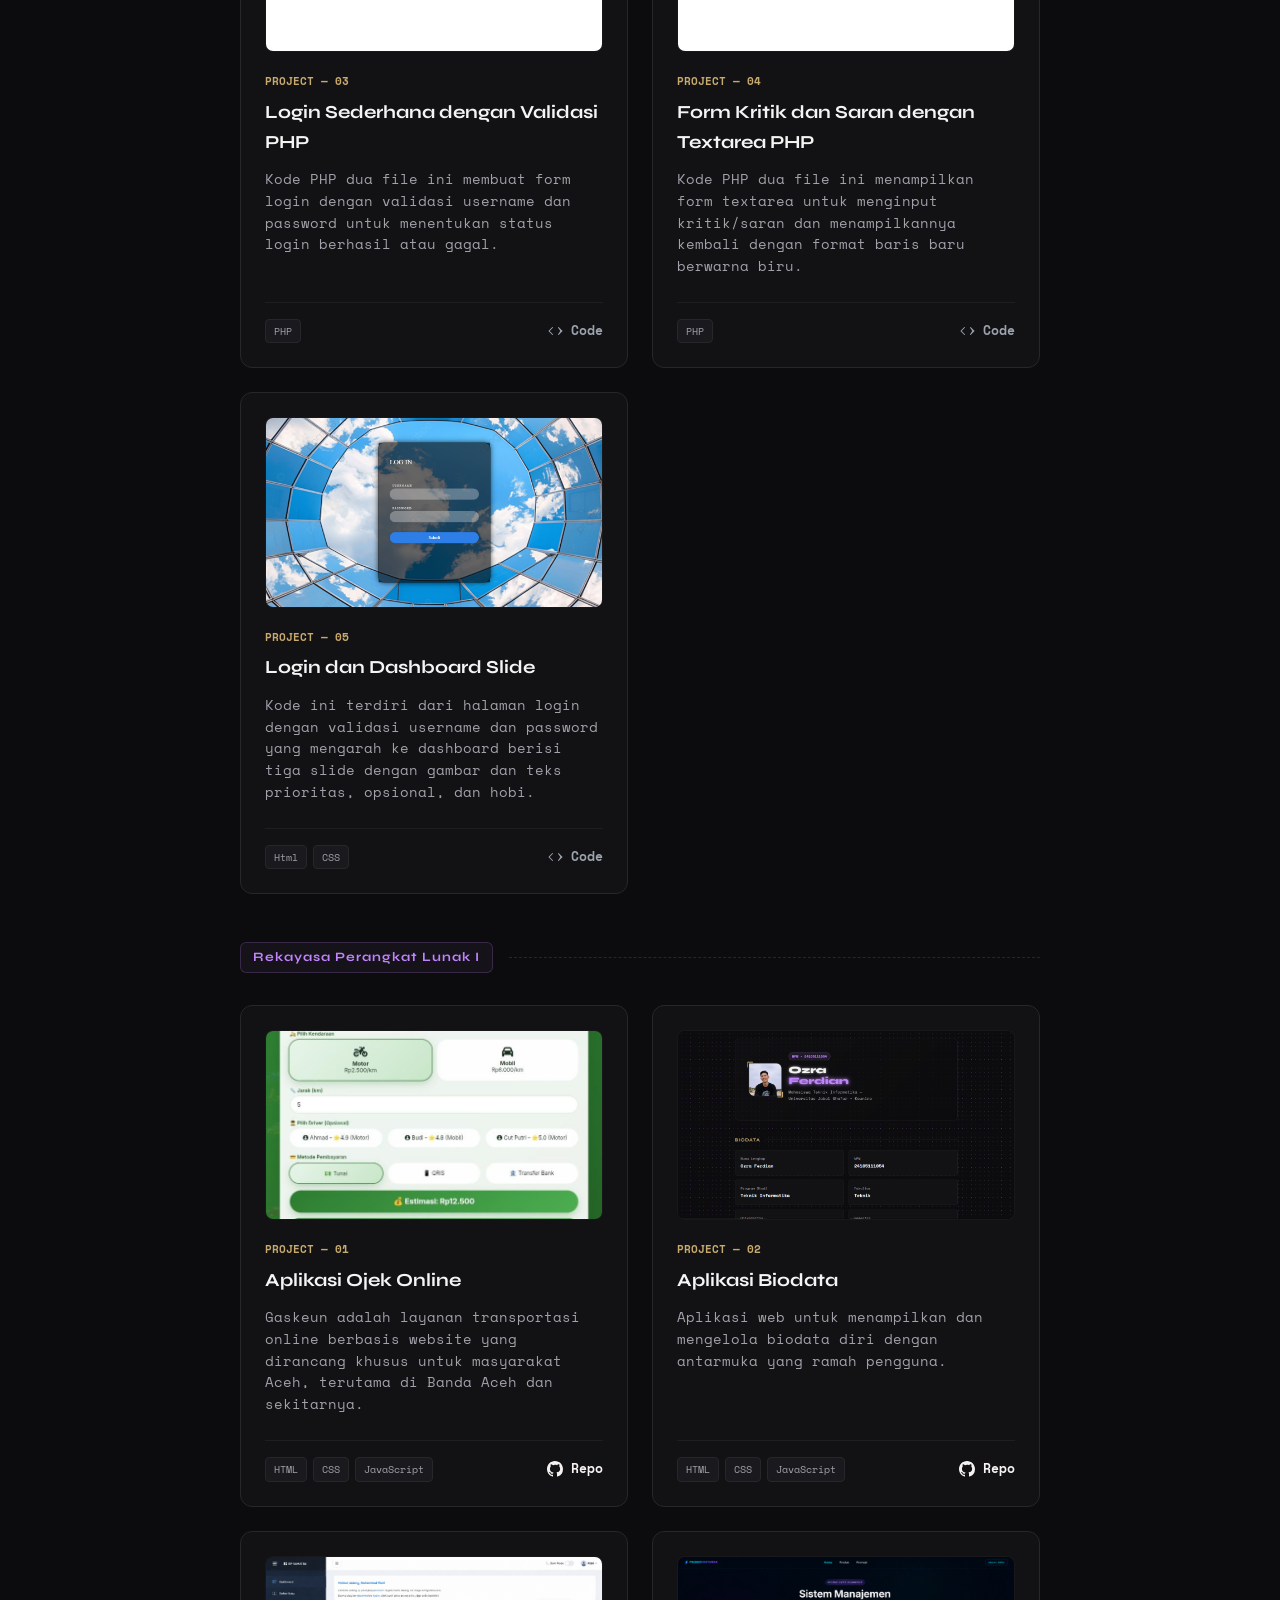
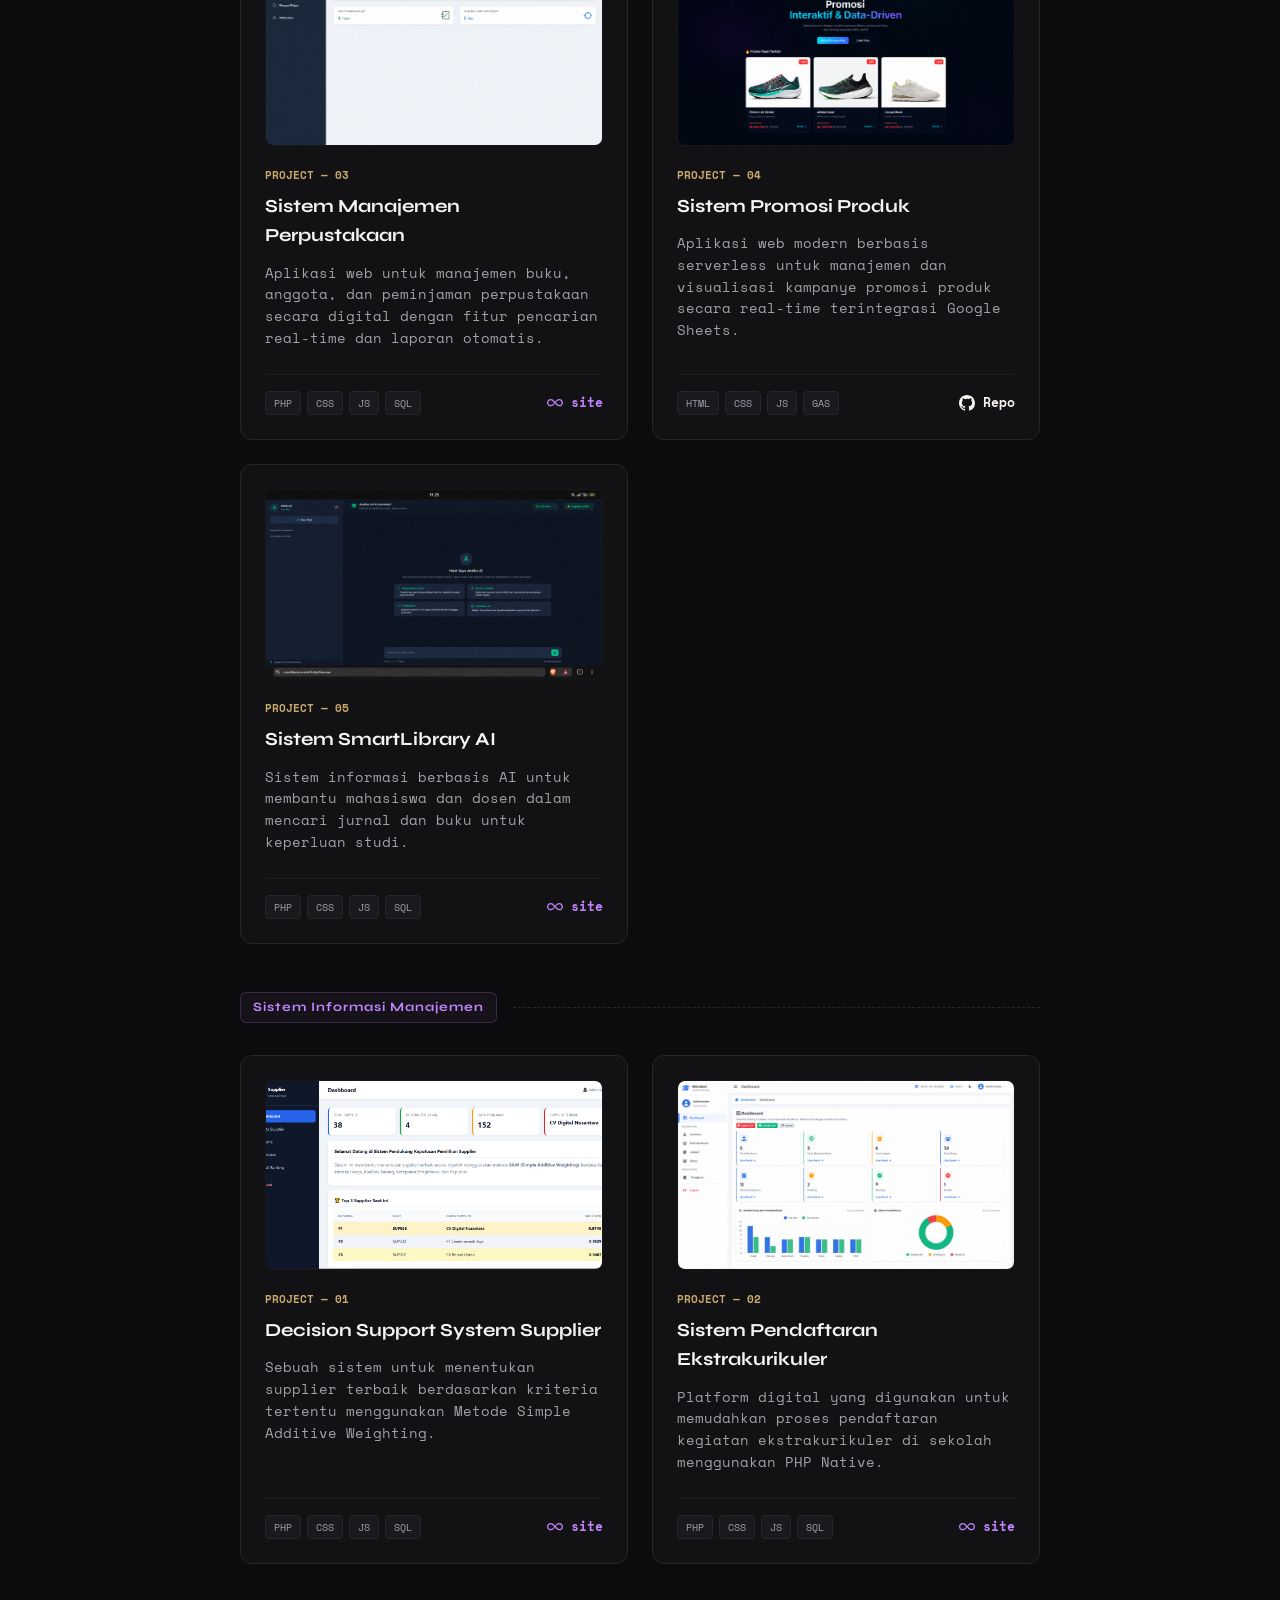
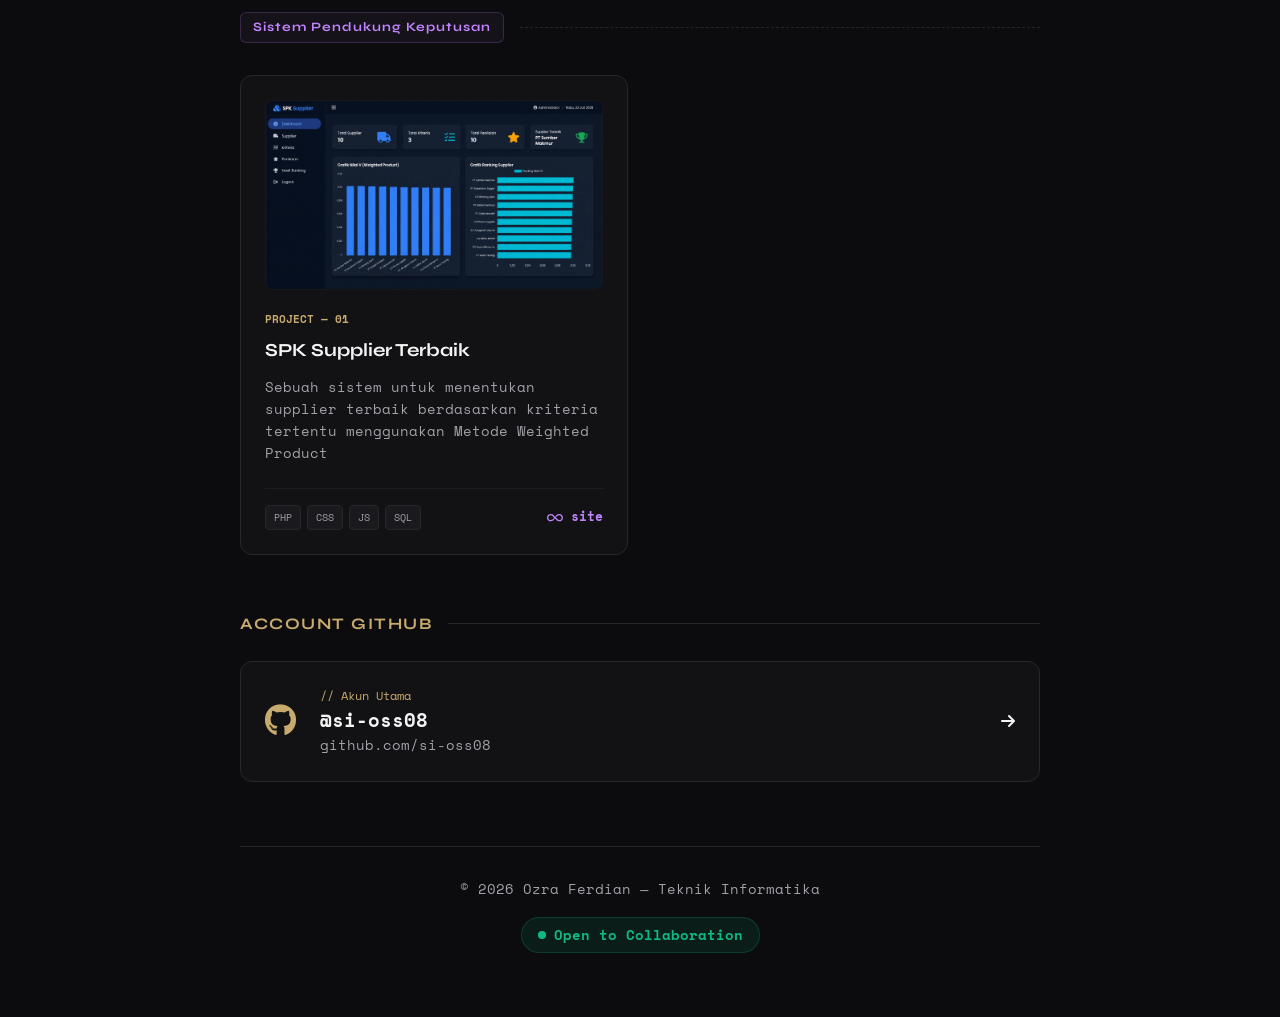
==== commit 0cc28578: "Update index.html" ====
--- a/index.html
+++ b/index.html
@@ -179,6 +179,197 @@
         <div class="projects-wrapper" id="projectsWrapper">
           <div class="project-cards reveal-item fade-up" id="projectCardsContainer">
             
+            <!-- MK Algoritma & Pemrograman I -->
+            <!-- Project 01 -->
+            <a class="project-card" href="PEMROGRAMAN/semester1/operator.php" target="_blank" rel="noopener noreferrer" data-mk="Algoritma & Pemrograman I" aria-label="Algoritma & Pemrograman I">
+              <div class="project-image">
+                <!-- Persiapan Aset: ukuran width/height mencegah CLS, lazy loading performa -->
+                <img src="images/operator.png" alt="Tangkapan layar antarmuka Algoritma & Pemrograman I" width="600" height="337" loading="lazy">
+              </div>
+              <div>
+                <div class="project-header">
+                  <span class="project-num">PROJECT — 01</span>
+                </div>
+                <div class="project-title">Program Menghitung Gaji Bersih Setelah Pajak</div>
+                <div class="project-desc">Kode PHP ini menghitung gaji bersih setelah dipotong pajak 5% dari gaji pokok Rp1.000.000 dan menampilkan hasilnya.</div>
+              </div>
+              <div class="project-footer">
+                <div class="project-tags">
+                  <span class="tag">PHP</span>
+                </div>
+                <div class="action-links" style="color: #9CA3AF;">
+                  <svg xmlns="http://www.w3.org/2000/svg" width="16" height="16" fill="currentColor" viewBox="0 0 16 16">
+                    <path d="M5.854 4.854a.5.5 0 1 0-.708-.708l-3.5 3.5a.5.5 0 0 0 0 .708l3.5 3.5a.5.5 0 0 0 .708-.708L2.707 8zm5.292 0a.5.5 0 1 1 .708-.708l3.5 3.5a.5.5 0 0 1 0 .708l-3.5 3.5a.5.5 0 0 1-.708-.708L13.293 8z"/>
+                  </svg>
+                  Code
+                </div>
+              </div>
+            </a>
+
+            <!-- MK Algoritma & Pemrograman I -->
+            <!-- Project 02 -->
+            <a class="project-card" href="PEMROGRAMAN/semester1/biodata.php" target="_blank" rel="noopener noreferrer" data-mk="Algoritma & Pemrograman I" aria-label="Algoritma & Pemrograman I">
+              <div class="project-image">
+                <!-- Persiapan Aset: ukuran width/height mencegah CLS, lazy loading performa -->
+                <img src="images/biodata php.png" alt="Tangkapan layar antarmuka Algoritma & Pemrograman I" width="600" height="337" loading="lazy">
+              </div>
+              <div>
+                <div class="project-header">
+                  <span class="project-num">PROJECT — 02</span>
+                </div>
+                <div class="project-title">Biodata PHP Sederhana</div>
+                <div class="project-desc">Kode PHP ini menampilkan biodata sederhana dengan menyimpan data dalam variabel dan mencetaknya menggunakan echo dengan format HTML terpusat..</div>
+              </div>
+              <div class="project-footer">
+                <div class="project-tags">
+                  <span class="tag">PHP</span>
+                </div>
+                <div class="action-links" style="color: #9CA3AF;">
+                  <svg xmlns="http://www.w3.org/2000/svg" width="16" height="16" fill="currentColor" viewBox="0 0 16 16">
+                    <path d="M5.854 4.854a.5.5 0 1 0-.708-.708l-3.5 3.5a.5.5 0 0 0 0 .708l3.5 3.5a.5.5 0 0 0 .708-.708L2.707 8zm5.292 0a.5.5 0 1 1 .708-.708l3.5 3.5a.5.5 0 0 1 0 .708l-3.5 3.5a.5.5 0 0 1-.708-.708L13.293 8z"/>
+                  </svg>
+                  Code
+                </div>
+              </div>
+            </a>
+
+            <!-- MK Algoritma & Pemrograman II -->
+            <!-- Project 01 -->
+            <a class="project-card" href="PEMROGRAMAN/semester2/inputozra01.php" target="_blank" rel="noopener noreferrer" data-mk="Algoritma & Pemrograman II" aria-label="Algoritma & Pemrograman II">
+              <div class="project-image">
+                <!-- Persiapan Aset: ukuran width/height mencegah CLS, lazy loading performa -->
+                <img src="images/inputozra01.png" alt="Tangkapan layar antarmuka Algoritma & Pemrograman II" width="600" height="337" loading="lazy">
+              </div>
+              <div>
+                <div class="project-header">
+                  <span class="project-num">PROJECT — 01</span>
+                </div>
+                <div class="project-title">Form Input Nama PHP</div>
+                <div class="project-desc">Kode PHP ini menampilkan form input nama dan menampilkan kembali nama yang dimasukkan pengguna setelah tombol submit ditekan.</div>
+              </div>
+              <div class="project-footer">
+                <div class="project-tags">
+                  <span class="tag">PHP</span>
+                </div>
+                <div class="action-links" style="color: #9CA3AF;">
+                  <svg xmlns="http://www.w3.org/2000/svg" width="16" height="16" fill="currentColor" viewBox="0 0 16 16">
+                    <path d="M5.854 4.854a.5.5 0 1 0-.708-.708l-3.5 3.5a.5.5 0 0 0 0 .708l3.5 3.5a.5.5 0 0 0 .708-.708L2.707 8zm5.292 0a.5.5 0 1 1 .708-.708l3.5 3.5a.5.5 0 0 1 0 .708l-3.5 3.5a.5.5 0 0 1-.708-.708L13.293 8z"/>
+                  </svg>
+                  Code
+                </div>
+              </div>
+            </a>
+
+            <!-- MK Algoritma & Pemrograman II -->
+            <!-- Project 02 -->
+            <a class="project-card" href="PEMROGRAMAN/semester2/inputozra02.php" target="_blank" rel="noopener noreferrer" data-mk="Algoritma & Pemrograman II" aria-label="Algoritma & Pemrograman II">
+              <div class="project-image">
+                <!-- Persiapan Aset: ukuran width/height mencegah CLS, lazy loading performa -->
+                <img src="images/inputozra02.png" alt="Tangkapan layar antarmuka Algoritma & Pemrograman II" width="600" height="337" loading="lazy">
+              </div>
+              <div>
+                <div class="project-header">
+                  <span class="project-num">PROJECT — 02</span>
+                </div>
+                <div class="project-title">Form Input Data Mahasiswa</div>
+                <div class="project-desc">Kode PHP dua file ini menampilkan form input data dan menampilkan hasil inputannya setelah tombol ditekan.</div>
+              </div>
+              <div class="project-footer">
+                <div class="project-tags">
+                  <span class="tag">PHP</span>
+                </div>
+                <div class="action-links" style="color: #9CA3AF;">
+                  <svg xmlns="http://www.w3.org/2000/svg" width="16" height="16" fill="currentColor" viewBox="0 0 16 16">
+                    <path d="M5.854 4.854a.5.5 0 1 0-.708-.708l-3.5 3.5a.5.5 0 0 0 0 .708l3.5 3.5a.5.5 0 0 0 .708-.708L2.707 8zm5.292 0a.5.5 0 1 1 .708-.708l3.5 3.5a.5.5 0 0 1 0 .708l-3.5 3.5a.5.5 0 0 1-.708-.708L13.293 8z"/>
+                  </svg>
+                  Code
+                </div>
+              </div>
+            </a>
+
+            <!-- MK Algoritma & Pemrograman II -->
+            <!-- Project 03 -->
+            <a class="project-card" href="PEMROGRAMAN/semester2/inputozra05.php" target="_blank" rel="noopener noreferrer" data-mk="Algoritma & Pemrograman II" aria-label="Algoritma & Pemrograman II">
+              <div class="project-image">
+                <!-- Persiapan Aset: ukuran width/height mencegah CLS, lazy loading performa -->
+                <img src="images/inputozra05.png" alt="Tangkapan layar antarmuka Algoritma & Pemrograman II" width="600" height="337" loading="lazy">
+              </div>
+              <div>
+                <div class="project-header">
+                  <span class="project-num">PROJECT — 03</span>
+                </div>
+                <div class="project-title">Login Sederhana dengan Validasi PHP</div>
+                <div class="project-desc">Kode PHP dua file ini membuat form login dengan validasi username dan password untuk menentukan status login berhasil atau gagal.</div>
+              </div>
+              <div class="project-footer">
+                <div class="project-tags">
+                  <span class="tag">PHP</span>
+                </div>
+                <div class="action-links" style="color: #9CA3AF;">
+                  <svg xmlns="http://www.w3.org/2000/svg" width="16" height="16" fill="currentColor" viewBox="0 0 16 16">
+                    <path d="M5.854 4.854a.5.5 0 1 0-.708-.708l-3.5 3.5a.5.5 0 0 0 0 .708l3.5 3.5a.5.5 0 0 0 .708-.708L2.707 8zm5.292 0a.5.5 0 1 1 .708-.708l3.5 3.5a.5.5 0 0 1 0 .708l-3.5 3.5a.5.5 0 0 1-.708-.708L13.293 8z"/>
+                  </svg>
+                  Code
+                </div>
+              </div>
+            </a>
+
+            <!-- MK Algoritma & Pemrograman II -->
+            <!-- Project 04 -->
+            <a class="project-card" href="PEMROGRAMAN/semester2/inputozra09.php" target="_blank" rel="noopener noreferrer" data-mk="Algoritma & Pemrograman II" aria-label="Algoritma & Pemrograman II">
+              <div class="project-image">
+                <!-- Persiapan Aset: ukuran width/height mencegah CLS, lazy loading performa -->
+                <img src="images/inputozra09.png" alt="Tangkapan layar antarmuka Algoritma & Pemrograman II" width="600" height="337" loading="lazy">
+              </div>
+              <div>
+                <div class="project-header">
+                  <span class="project-num">PROJECT — 04</span>
+                </div>
+                <div class="project-title">Form Kritik dan Saran dengan Textarea PHP</div>
+                <div class="project-desc">Kode PHP dua file ini menampilkan form textarea untuk menginput kritik/saran dan menampilkannya kembali dengan format baris baru berwarna biru.</div>
+              </div>
+              <div class="project-footer">
+                <div class="project-tags">
+                  <span class="tag">PHP</span>
+                </div>
+                <div class="action-links" style="color: #9CA3AF;">
+                  <svg xmlns="http://www.w3.org/2000/svg" width="16" height="16" fill="currentColor" viewBox="0 0 16 16">
+                    <path d="M5.854 4.854a.5.5 0 1 0-.708-.708l-3.5 3.5a.5.5 0 0 0 0 .708l3.5 3.5a.5.5 0 0 0 .708-.708L2.707 8zm5.292 0a.5.5 0 1 1 .708-.708l3.5 3.5a.5.5 0 0 1 0 .708l-3.5 3.5a.5.5 0 0 1-.708-.708L13.293 8z"/>
+                  </svg>
+                  Code
+                </div>
+              </div>
+            </a>
+
+            <!-- MK Algoritma & Pemrograman II -->
+            <!-- Project 05 -->
+            <a class="project-card" href="PEMROGRAMAN/semester2/inputozra02.php" target="_blank" rel="noopener noreferrer" data-mk="Algoritma & Pemrograman II" aria-label="Algoritma & Pemrograman II">
+              <div class="project-image">
+                <!-- Persiapan Aset: ukuran width/height mencegah CLS, lazy loading performa -->
+                <img src="images/UAS.png" alt="Tangkapan layar antarmuka Algoritma & Pemrograman II" width="600" height="337" loading="lazy">
+              </div>
+              <div>
+                <div class="project-header">
+                  <span class="project-num">PROJECT — 05</span>
+                </div>
+                <div class="project-title">Login dan Dashboard Slide</div>
+                <div class="project-desc">Kode ini terdiri dari halaman login dengan validasi username dan password yang mengarah ke dashboard berisi tiga slide dengan gambar dan teks prioritas, opsional, dan hobi.</div>
+              </div>
+              <div class="project-footer">
+                <div class="project-tags">
+                  <span class="tag">Html</span>
+                  <span class="tag">CSS</span>
+                </div>
+                <div class="action-links" style="color: #9CA3AF;">
+                  <svg xmlns="http://www.w3.org/2000/svg" width="16" height="16" fill="currentColor" viewBox="0 0 16 16">
+                    <path d="M5.854 4.854a.5.5 0 1 0-.708-.708l-3.5 3.5a.5.5 0 0 0 0 .708l3.5 3.5a.5.5 0 0 0 .708-.708L2.707 8zm5.292 0a.5.5 0 1 1 .708-.708l3.5 3.5a.5.5 0 0 1 0 .708l-3.5 3.5a.5.5 0 0 1-.708-.708L13.293 8z"/>
+                  </svg>
+                  Code
+                </div>
+              </div>
+            </a>
+
+            <!-- MK Rekayasa Perangkat Lunak I -->
             <!-- Project 01 -->
             <a class="project-card" href="https://si-oss08.github.io/gaskeun/" target="_blank" rel="noopener noreferrer" data-mk="Rekayasa Perangkat Lunak I" aria-label="Lihat Project Aplikasi Ojek Online">
               <div class="project-image">
@@ -207,6 +398,7 @@
               </div>
             </a>
 
+            <!-- MK Rekayasa Perangkat Lunak I -->
             <!-- Project 02 -->
             <a class="project-card" href="https://si-oss08.github.io/biodata/" target="_blank" rel="noopener noreferrer" data-mk="Rekayasa Perangkat Lunak I" aria-label="Lihat Project Aplikasi Biodata">
               <div class="project-image">
@@ -235,6 +427,7 @@
               </div>
             </a>
 
+            <!-- MK Rekayasa Perangkat Lunak I -->
             <!-- Project 03 -->
             <a class="project-card" href="https://sistem-perpustakaan.infinityfree.me/" target="_blank" rel="noopener noreferrer" data-mk="Rekayasa Perangkat Lunak I" aria-label="Lihat Project Sistem Manajemen Perpustakaan">
               <div class="project-image">
@@ -263,6 +456,7 @@
               </div>
             </a>
             
+            <!-- MK Rekayasa Perangkat Lunak I -->
             <!-- Project 04 -->
             <a class="project-card" href="https://si-oss08.github.io/promosi-produk/" target="_blank" rel="noopener noreferrer" data-mk="Rekayasa Perangkat Lunak I" aria-label="Lihat Project Sistem Promosi Produk">
               <div class="project-image">
@@ -291,6 +485,7 @@
               </div>
             </a>
 
+            <!-- MK Rekayasa Perangkat Lunak I -->
             <!-- Project 05 -->
             <a class="project-card" href="https://smartlibrary-ai.infinityfree.me/" target="_blank" rel="noopener noreferrer" data-mk="Rekayasa Perangkat Lunak I" aria-label="Lihat Project Sistem SmartLibrary AI">
               <div class="project-image">
@@ -319,6 +514,7 @@
               </div>
             </a>
 
+            <!-- Sistem Informasi Manajemen -->
             <!-- Project 01 -->
             <a class="project-card" href="https://dss-supplier.infinityfree.me/" target="_blank" rel="noopener noreferrer" data-mk="Sistem Informasi Manajemen" aria-label="Lihat Project Decision Support System Supplier">
               <div class="project-image">
@@ -347,6 +543,7 @@
               </div>
             </a>
 
+            <!-- Sistem Informasi Manajemen -->
             <!-- Project 02 -->
             <a class="project-card" href="https://ekstrakurikuler.infinityfree.me/" target="_blank" rel="noopener noreferrer" data-mk="Sistem Informasi Manajemen" aria-label="Lihat Project Sistem Pendaftaran Ekstrakurikuler">
               <div class="project-image">
@@ -375,6 +572,7 @@
               </div>
             </a>
 
+            <!-- Sistem Pendukung Keputusan -->
             <!-- Project 01 -->
             <a class="project-card" href="https://spk-supplier-terbaik.infinityfree.me/" target="_blank" rel="noopener noreferrer" data-mk="Sistem Pendukung Keputusan" aria-label="Lihat Project SPK Supplier Terbaik">
               <div class="project-image">
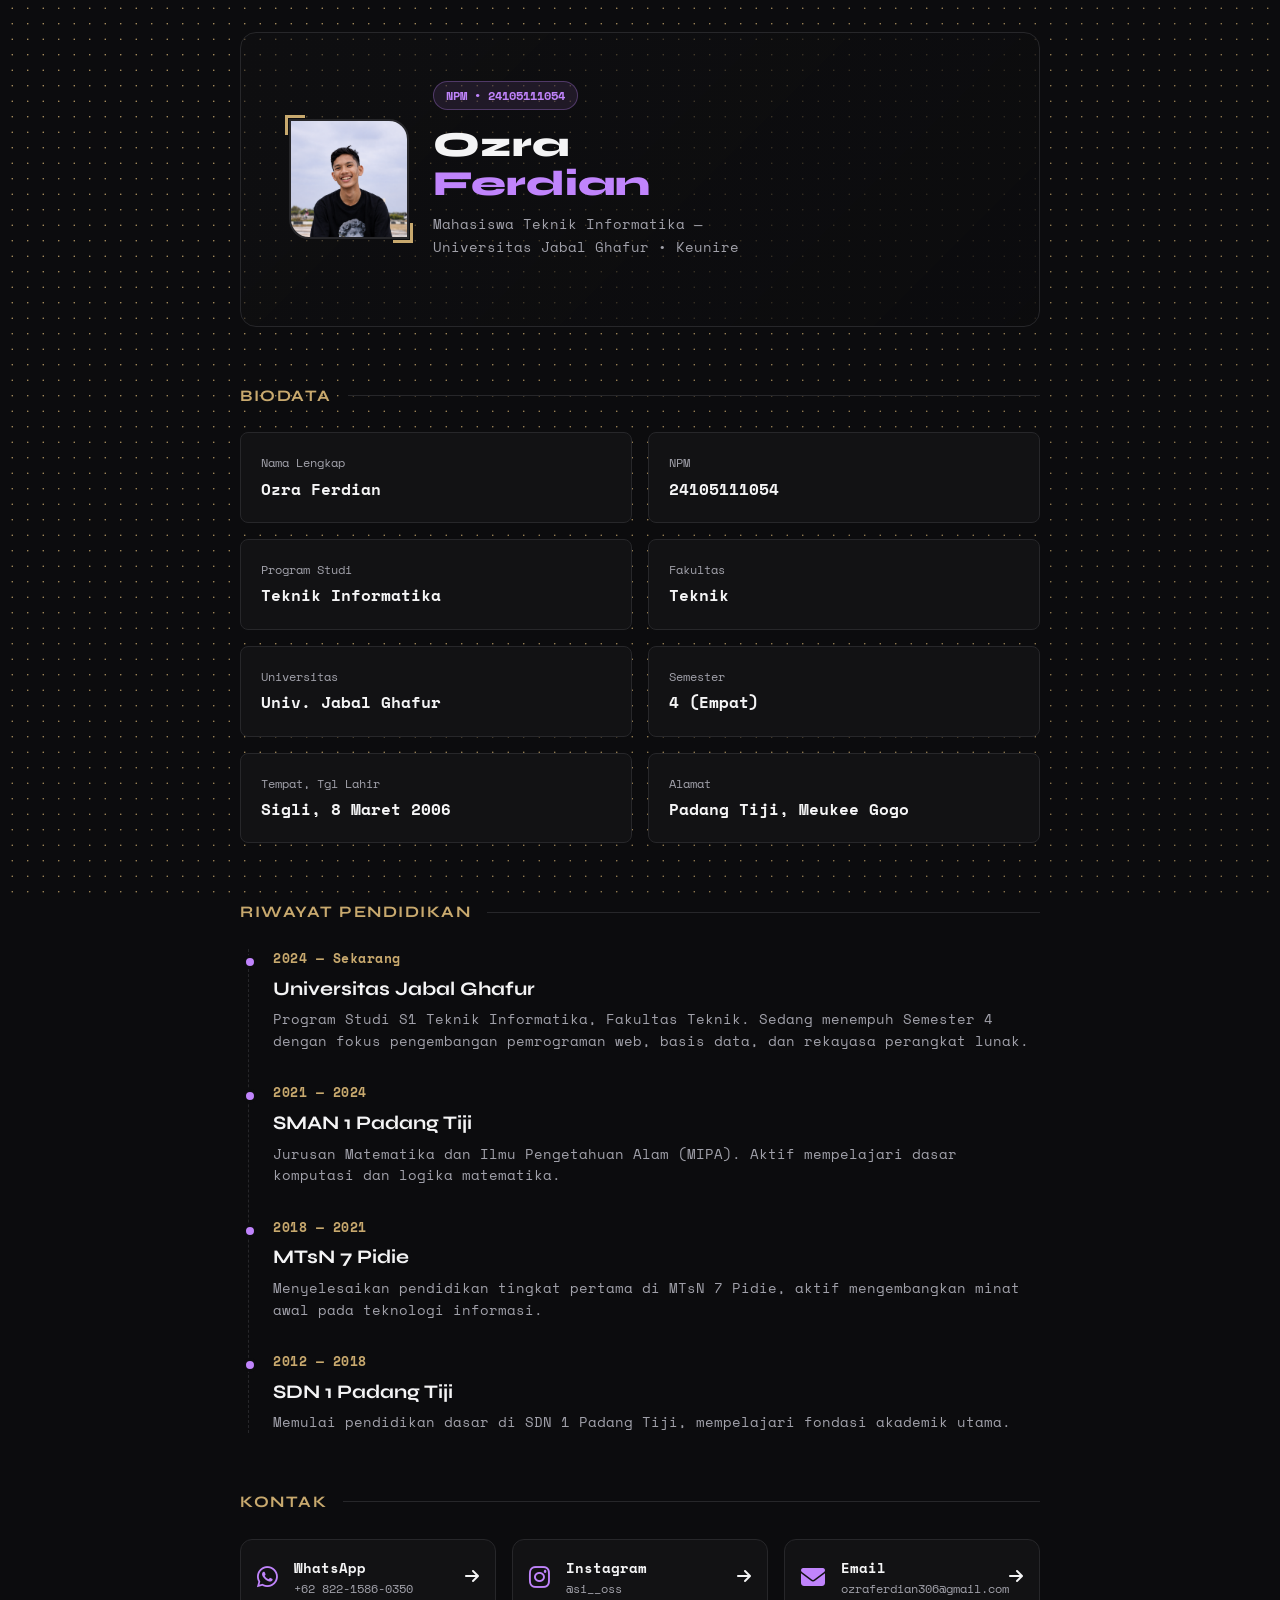
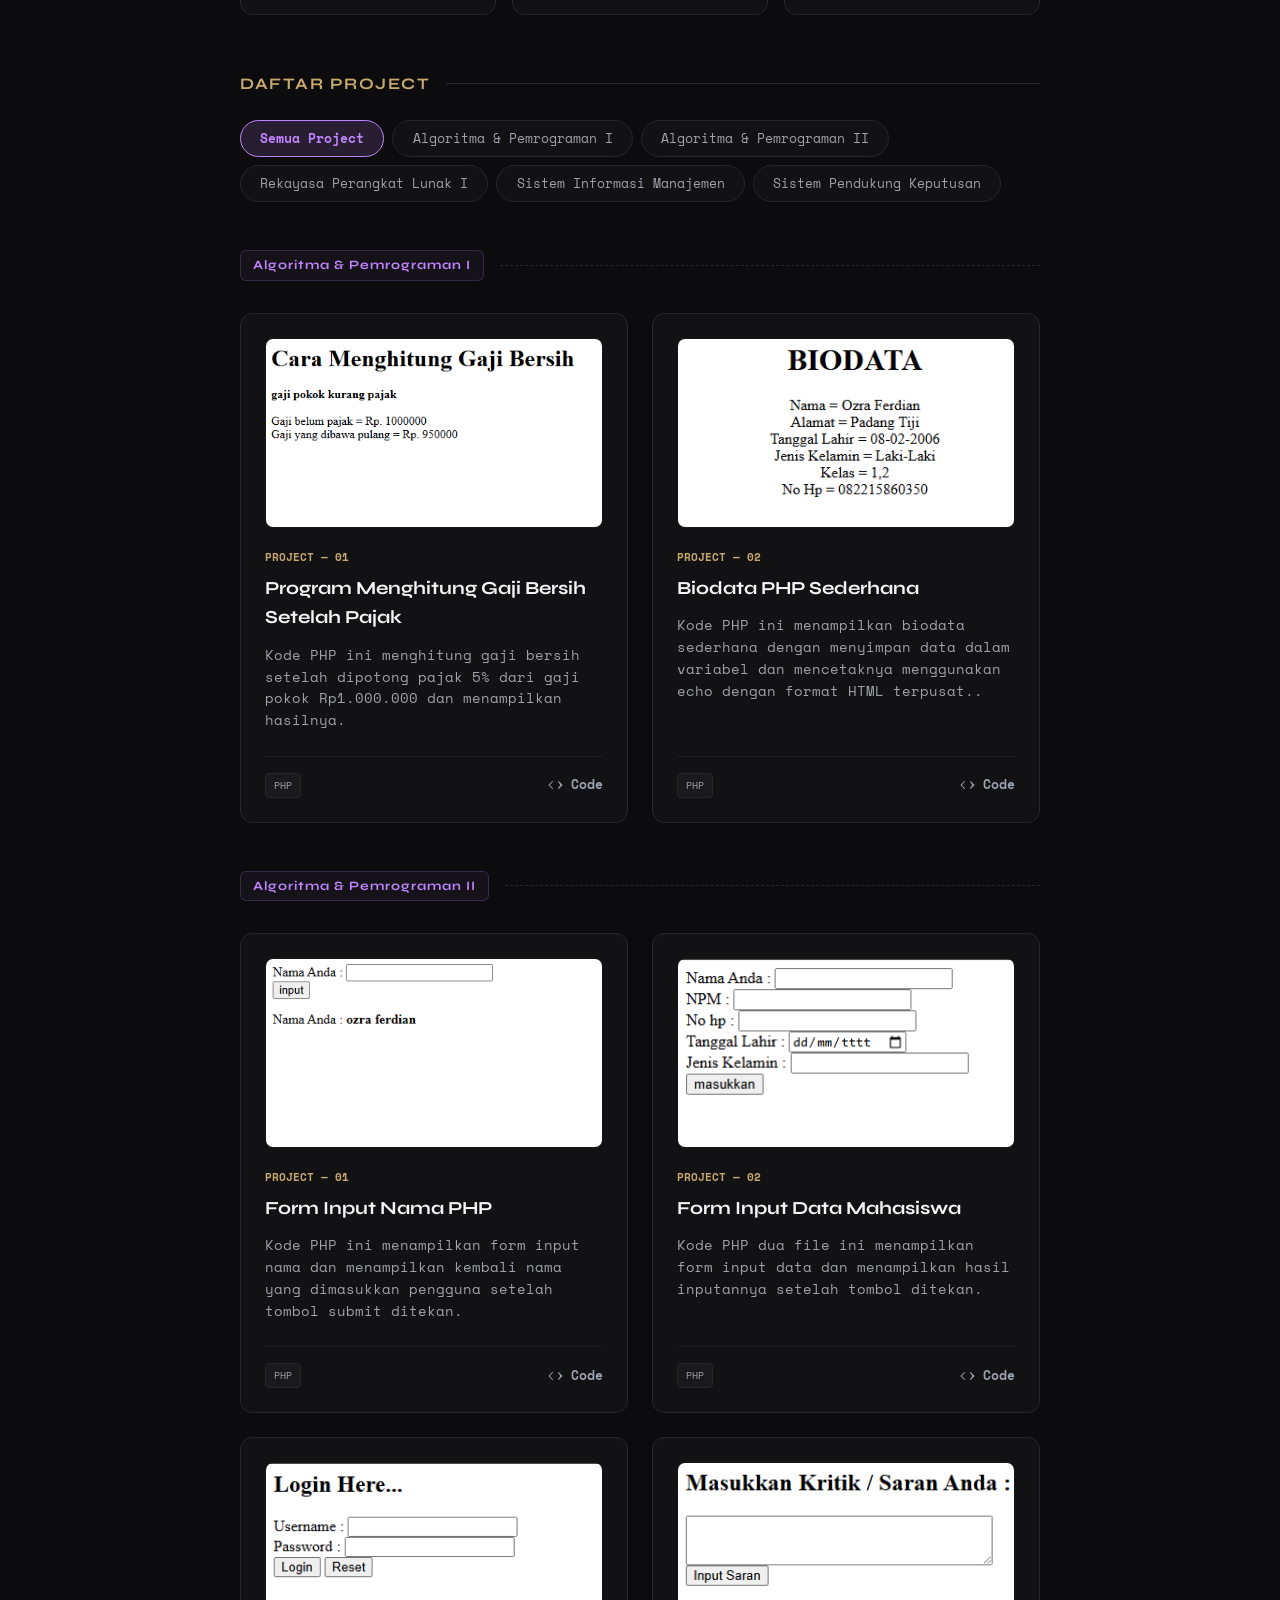
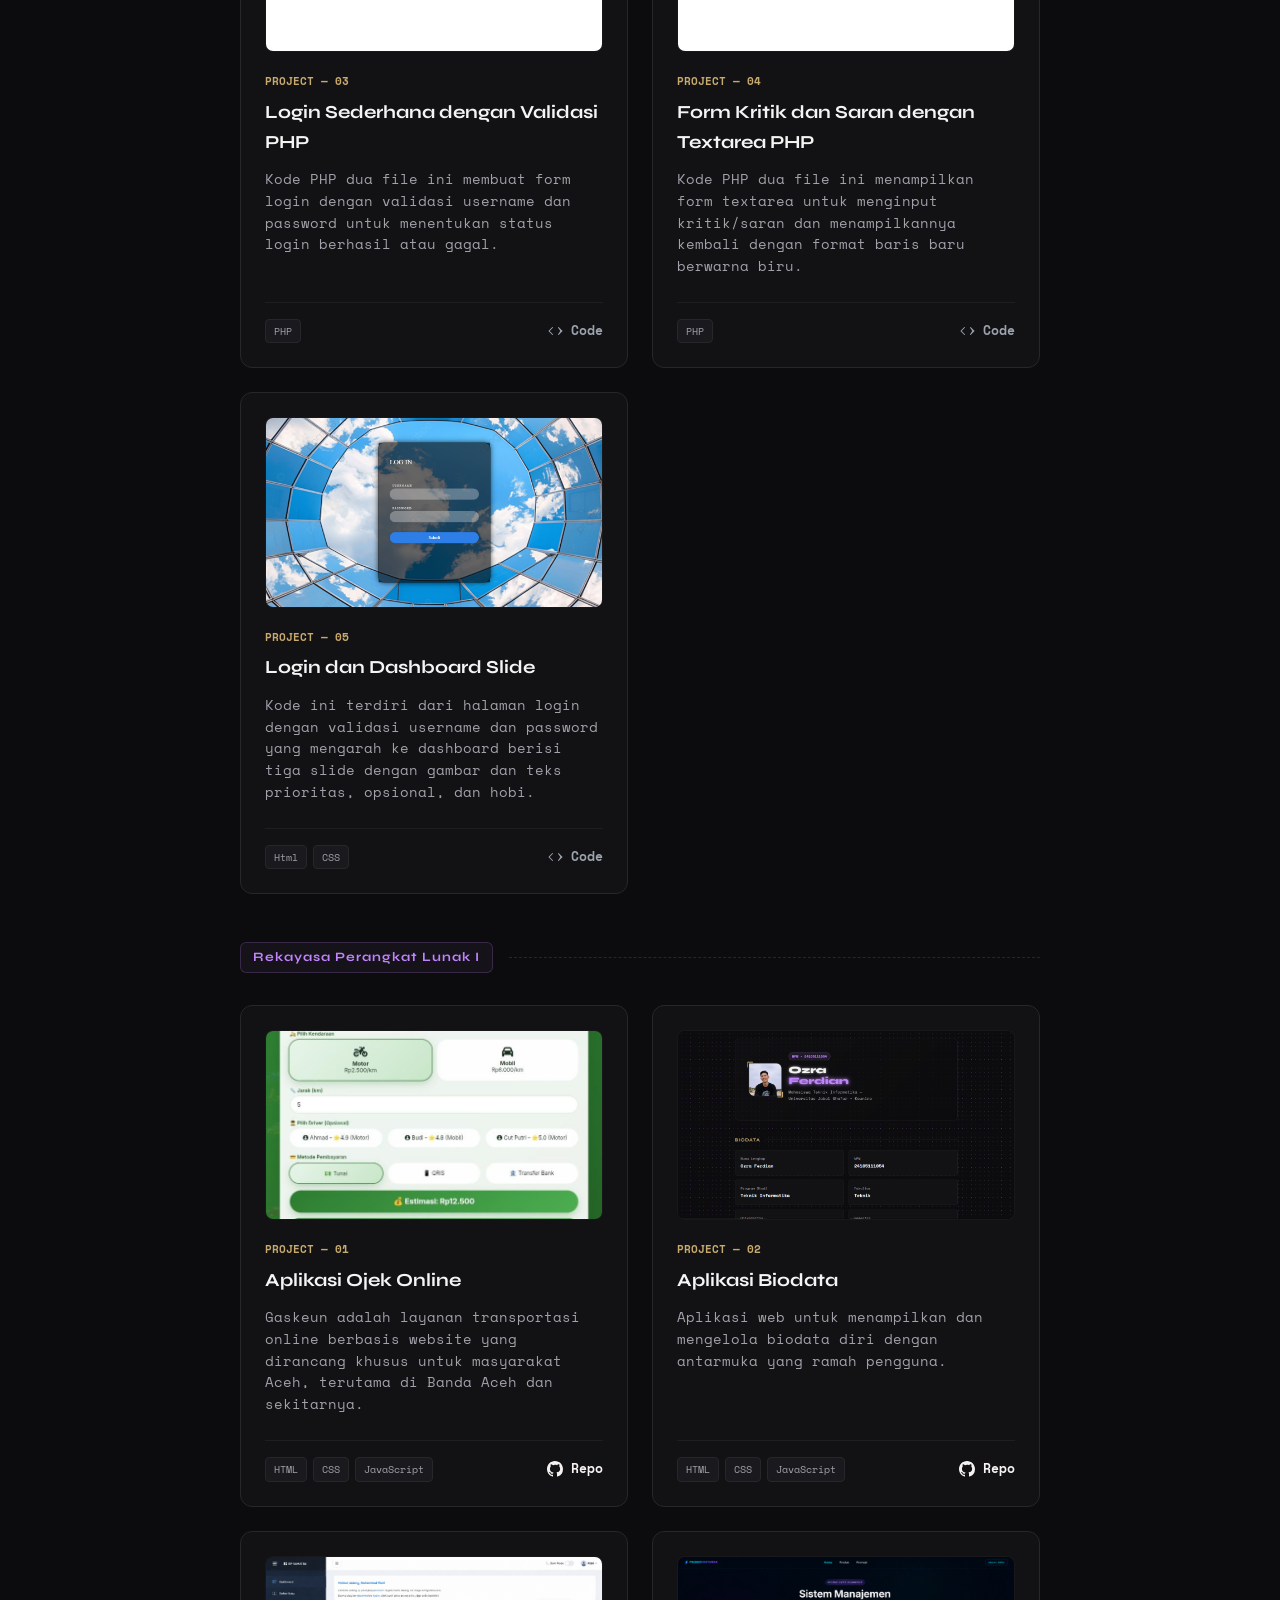
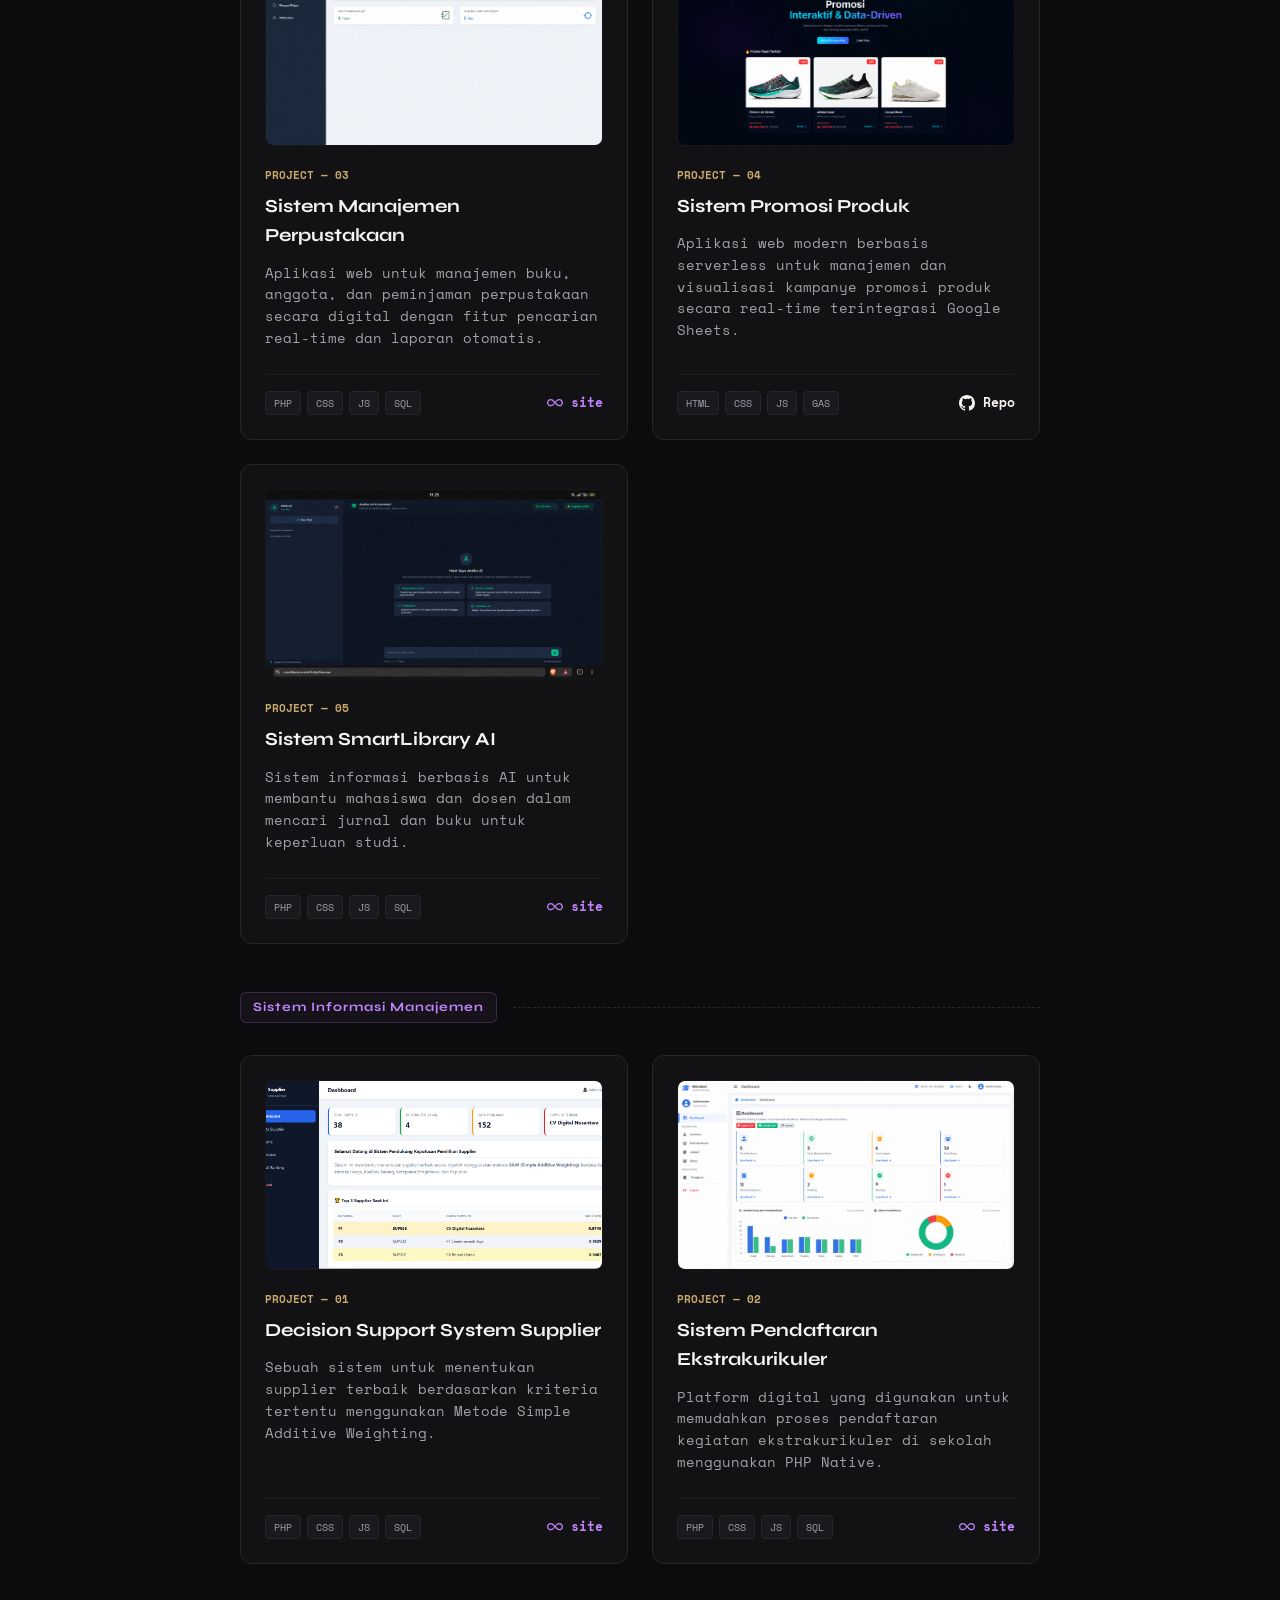
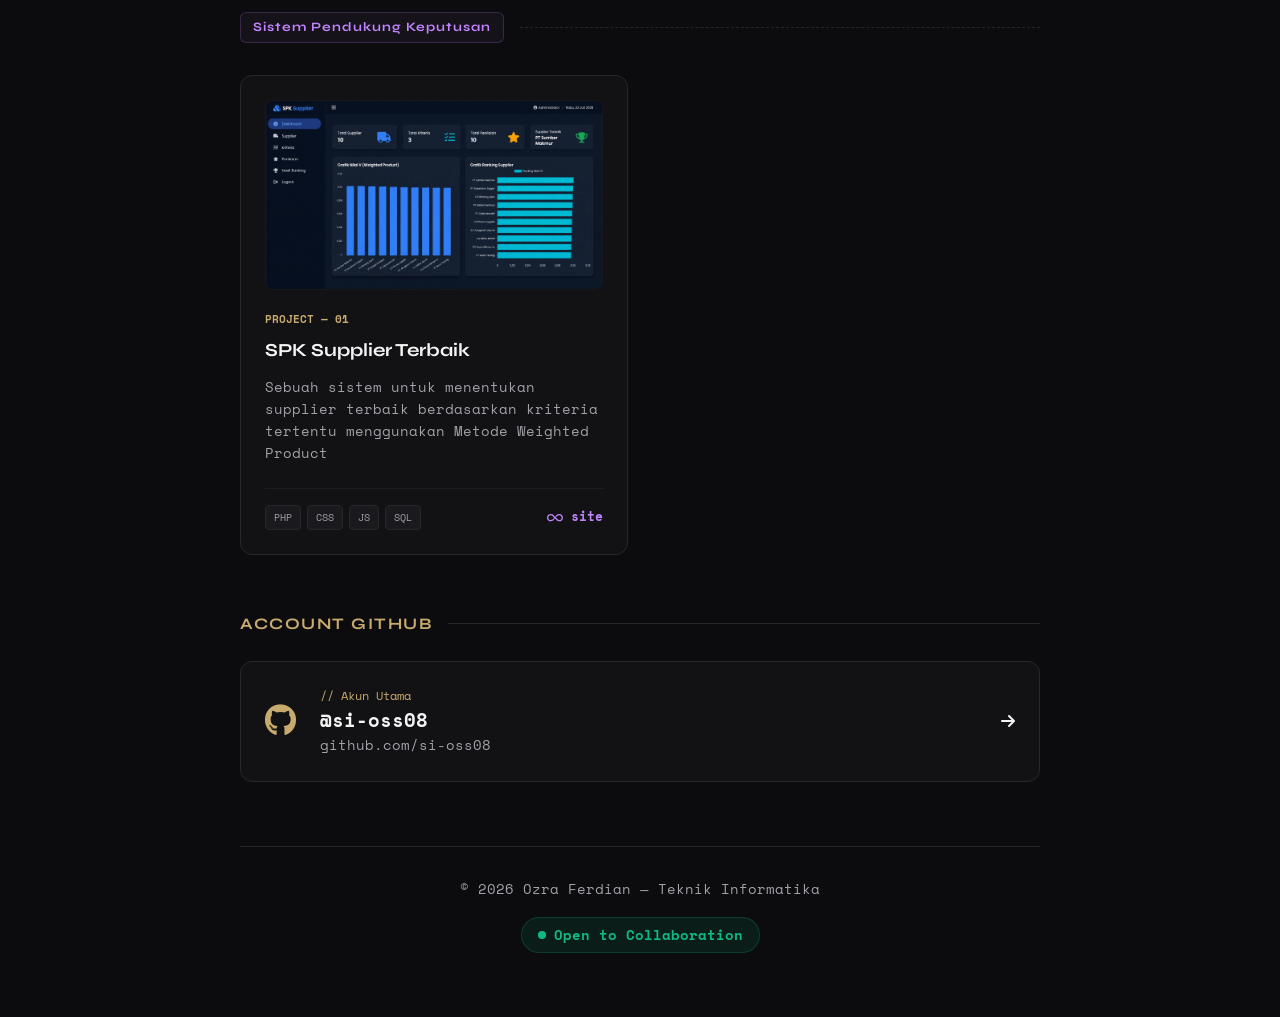
==== commit 7ddc06e0: "Update index.html" ====
--- a/index.html
+++ b/index.html
@@ -211,7 +211,7 @@
             <a class="project-card" href="PEMROGRAMAN/semester1/biodata.php" target="_blank" rel="noopener noreferrer" data-mk="Algoritma & Pemrograman I" aria-label="Algoritma & Pemrograman I">
               <div class="project-image">
                 <!-- Persiapan Aset: ukuran width/height mencegah CLS, lazy loading performa -->
-                <img src="images/biodata php.png" alt="Tangkapan layar antarmuka Algoritma & Pemrograman I" width="600" height="337" loading="lazy">
+                <img src="images/biodata PHP.png" alt="Tangkapan layar antarmuka Algoritma & Pemrograman I" width="600" height="337" loading="lazy">
               </div>
               <div>
                 <div class="project-header">
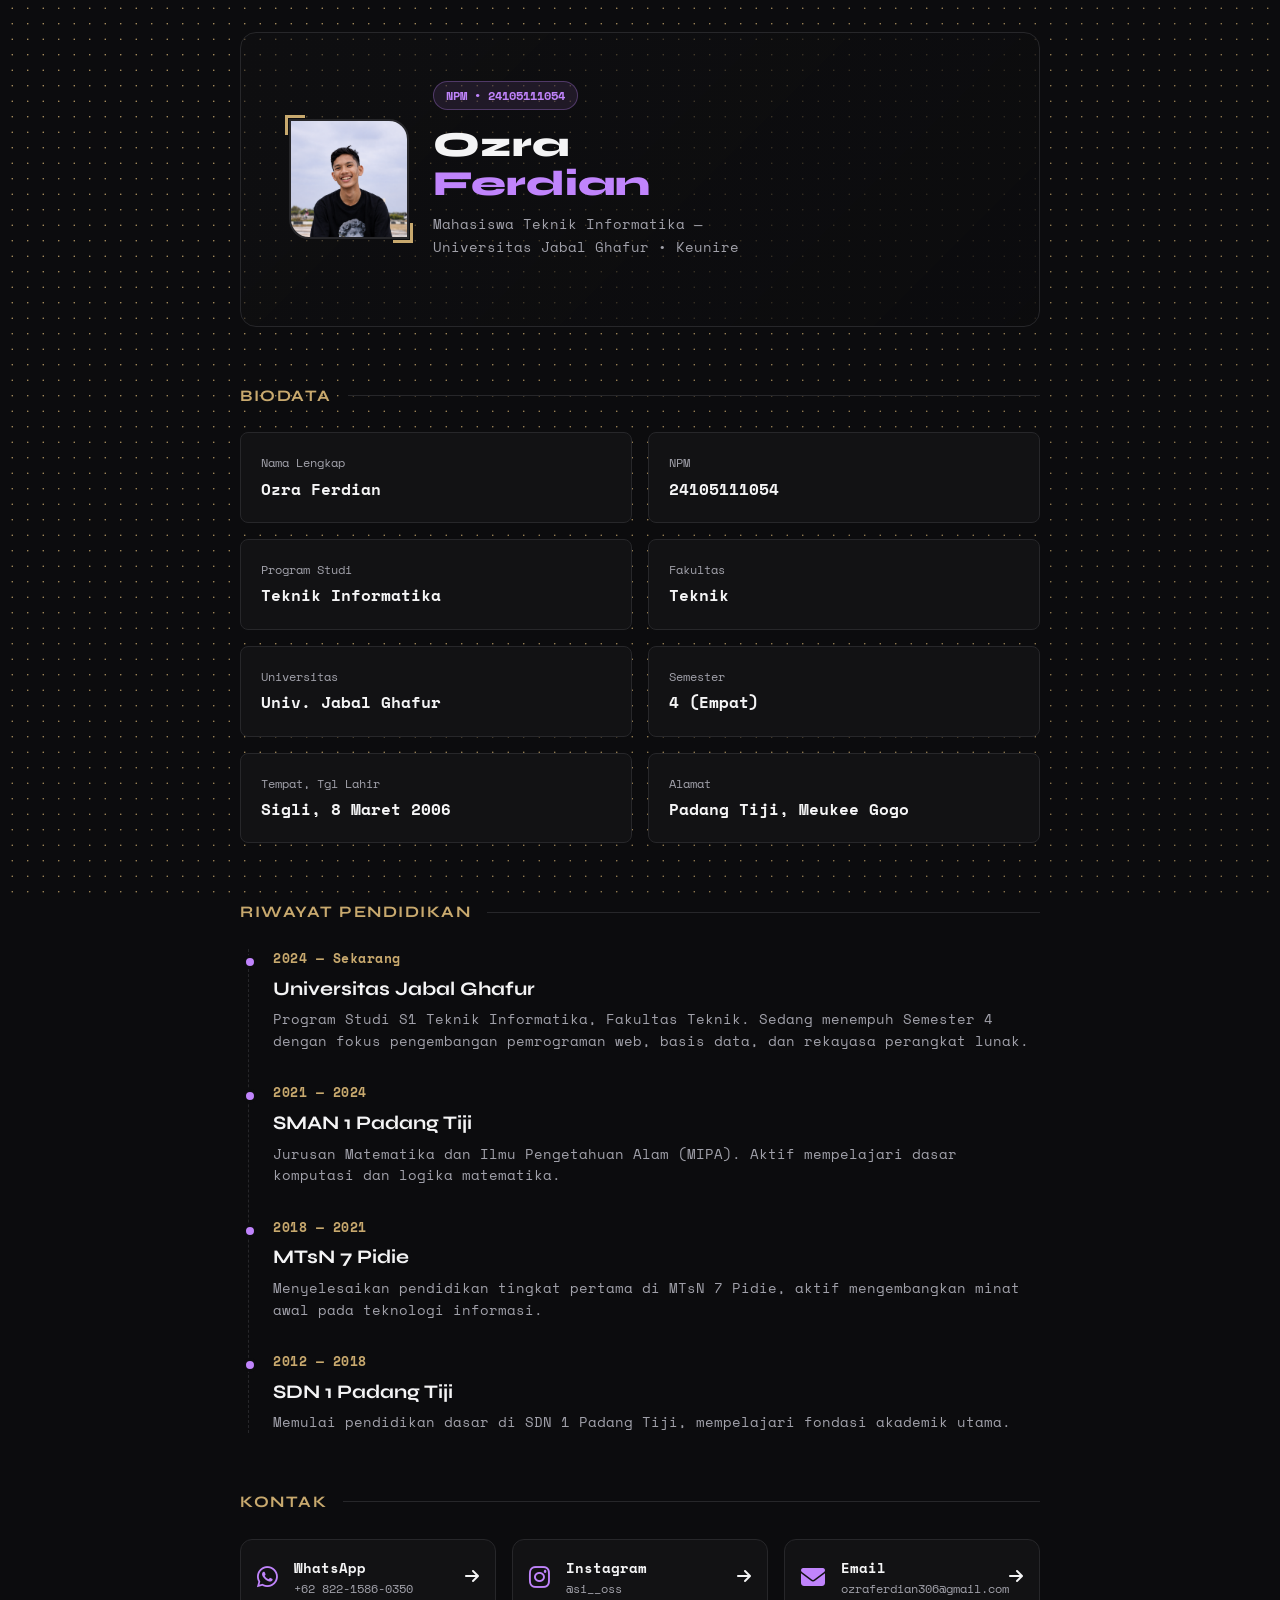
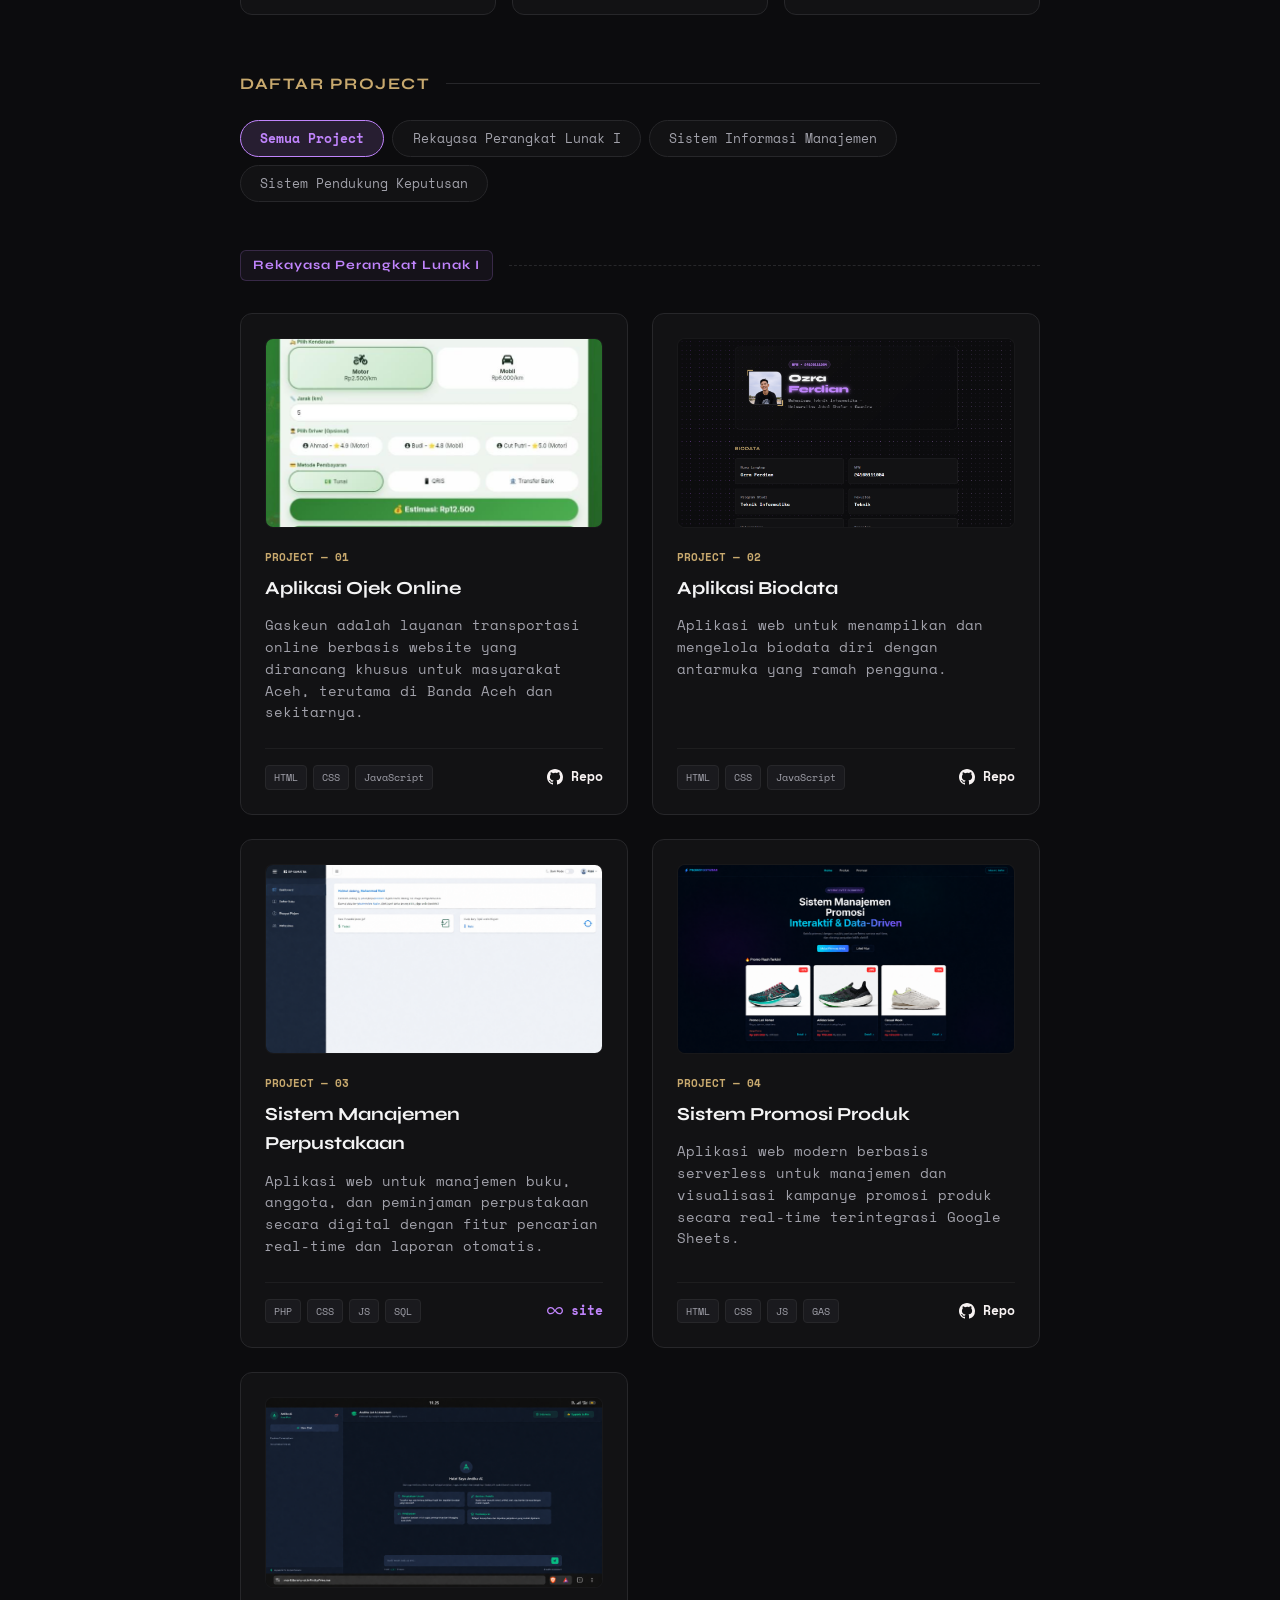
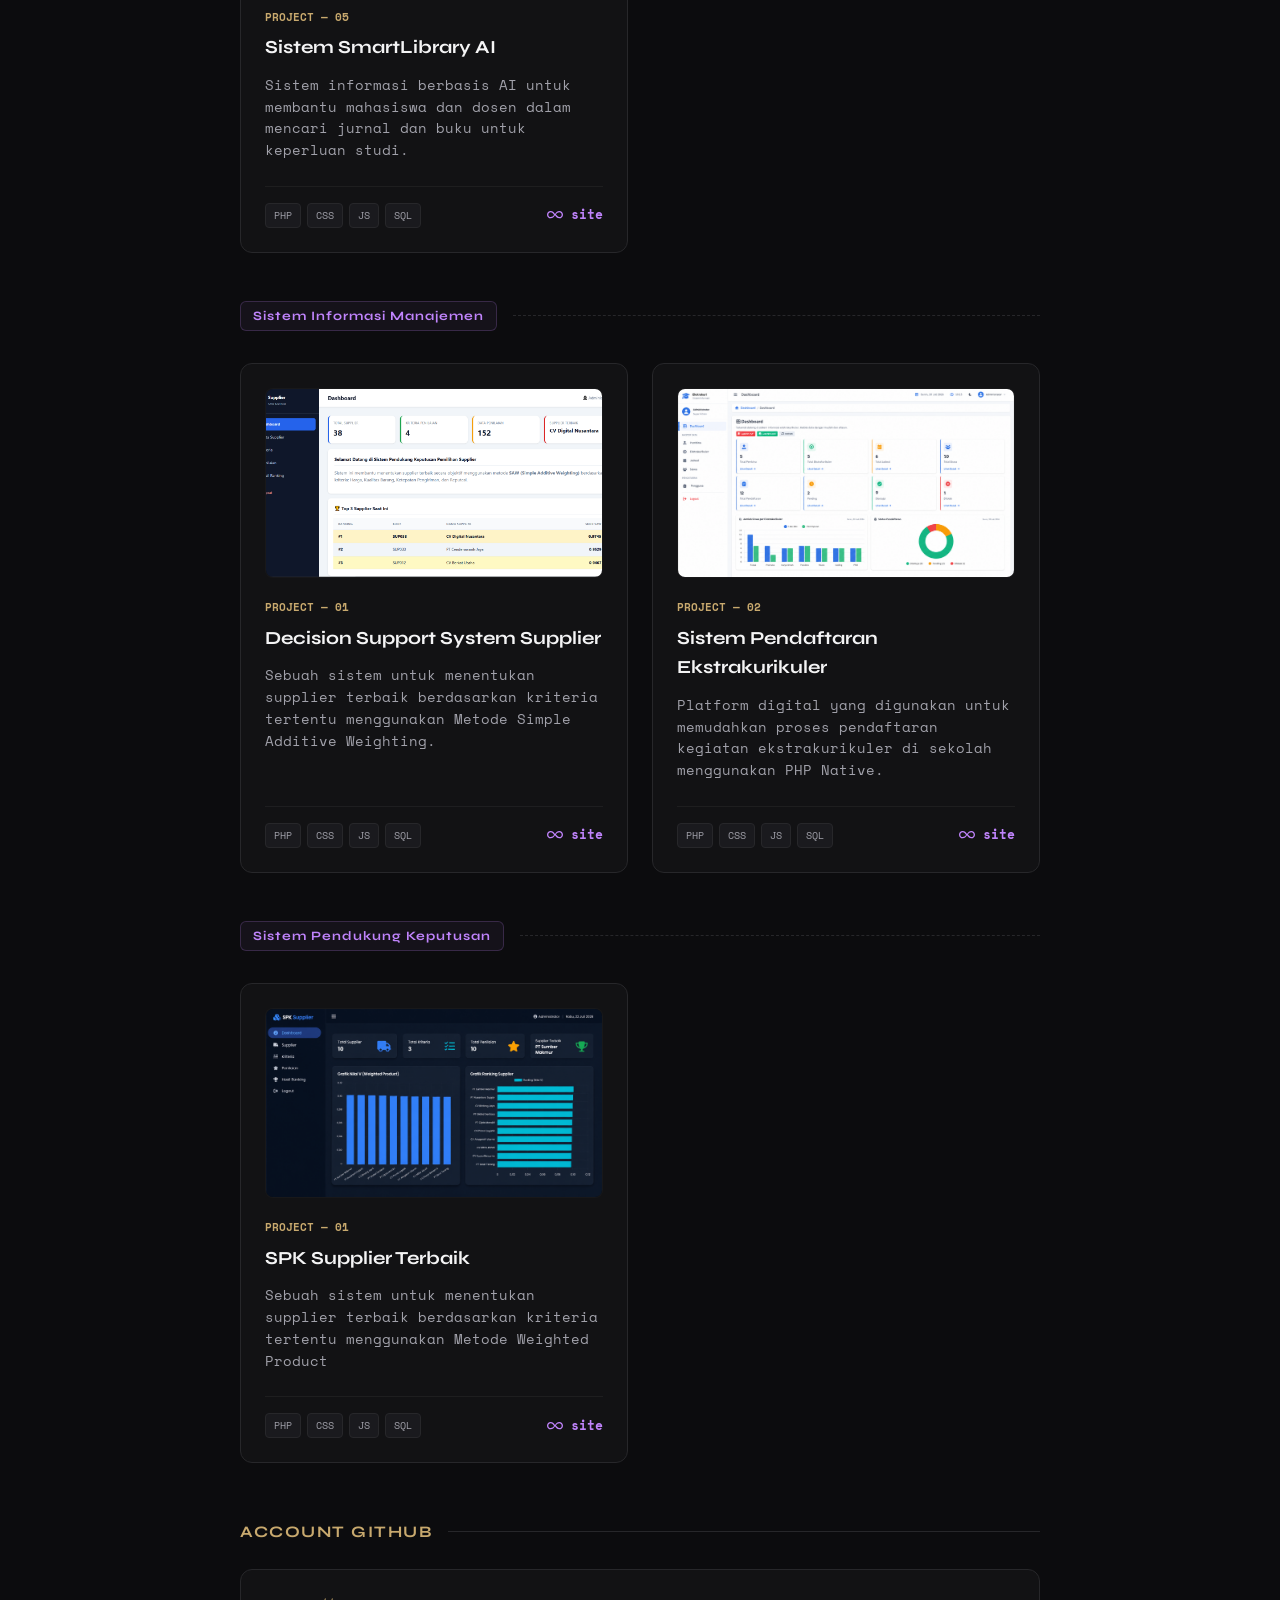
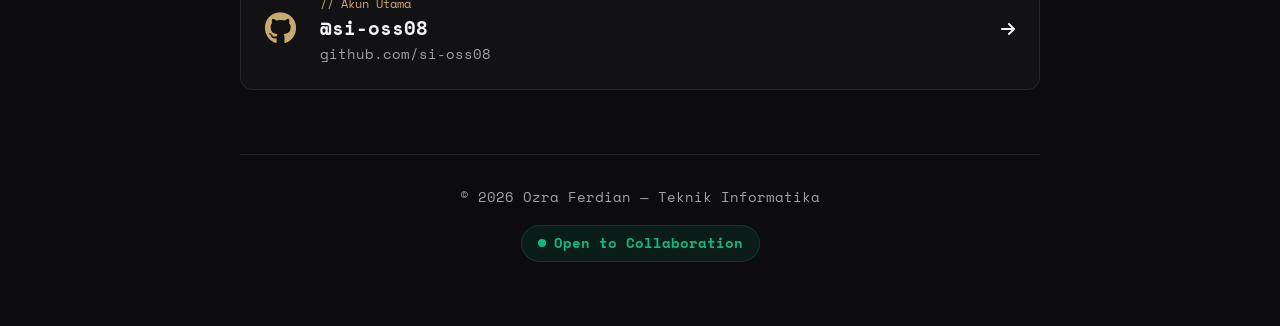
==== commit a2d1c864: "Update index.html" ====
--- a/index.html
+++ b/index.html
@@ -179,196 +179,6 @@
         <div class="projects-wrapper" id="projectsWrapper">
           <div class="project-cards reveal-item fade-up" id="projectCardsContainer">
             
-            <!-- MK Algoritma & Pemrograman I -->
-            <!-- Project 01 -->
-            <a class="project-card" href="PEMROGRAMAN/semester1/operator.php" target="_blank" rel="noopener noreferrer" data-mk="Algoritma & Pemrograman I" aria-label="Algoritma & Pemrograman I">
-              <div class="project-image">
-                <!-- Persiapan Aset: ukuran width/height mencegah CLS, lazy loading performa -->
-                <img src="images/operator.png" alt="Tangkapan layar antarmuka Algoritma & Pemrograman I" width="600" height="337" loading="lazy">
-              </div>
-              <div>
-                <div class="project-header">
-                  <span class="project-num">PROJECT — 01</span>
-                </div>
-                <div class="project-title">Program Menghitung Gaji Bersih Setelah Pajak</div>
-                <div class="project-desc">Kode PHP ini menghitung gaji bersih setelah dipotong pajak 5% dari gaji pokok Rp1.000.000 dan menampilkan hasilnya.</div>
-              </div>
-              <div class="project-footer">
-                <div class="project-tags">
-                  <span class="tag">PHP</span>
-                </div>
-                <div class="action-links" style="color: #9CA3AF;">
-                  <svg xmlns="http://www.w3.org/2000/svg" width="16" height="16" fill="currentColor" viewBox="0 0 16 16">
-                    <path d="M5.854 4.854a.5.5 0 1 0-.708-.708l-3.5 3.5a.5.5 0 0 0 0 .708l3.5 3.5a.5.5 0 0 0 .708-.708L2.707 8zm5.292 0a.5.5 0 1 1 .708-.708l3.5 3.5a.5.5 0 0 1 0 .708l-3.5 3.5a.5.5 0 0 1-.708-.708L13.293 8z"/>
-                  </svg>
-                  Code
-                </div>
-              </div>
-            </a>
-
-            <!-- MK Algoritma & Pemrograman I -->
-            <!-- Project 02 -->
-            <a class="project-card" href="PEMROGRAMAN/semester1/biodata.php" target="_blank" rel="noopener noreferrer" data-mk="Algoritma & Pemrograman I" aria-label="Algoritma & Pemrograman I">
-              <div class="project-image">
-                <!-- Persiapan Aset: ukuran width/height mencegah CLS, lazy loading performa -->
-                <img src="images/biodata PHP.png" alt="Tangkapan layar antarmuka Algoritma & Pemrograman I" width="600" height="337" loading="lazy">
-              </div>
-              <div>
-                <div class="project-header">
-                  <span class="project-num">PROJECT — 02</span>
-                </div>
-                <div class="project-title">Biodata PHP Sederhana</div>
-                <div class="project-desc">Kode PHP ini menampilkan biodata sederhana dengan menyimpan data dalam variabel dan mencetaknya menggunakan echo dengan format HTML terpusat..</div>
-              </div>
-              <div class="project-footer">
-                <div class="project-tags">
-                  <span class="tag">PHP</span>
-                </div>
-                <div class="action-links" style="color: #9CA3AF;">
-                  <svg xmlns="http://www.w3.org/2000/svg" width="16" height="16" fill="currentColor" viewBox="0 0 16 16">
-                    <path d="M5.854 4.854a.5.5 0 1 0-.708-.708l-3.5 3.5a.5.5 0 0 0 0 .708l3.5 3.5a.5.5 0 0 0 .708-.708L2.707 8zm5.292 0a.5.5 0 1 1 .708-.708l3.5 3.5a.5.5 0 0 1 0 .708l-3.5 3.5a.5.5 0 0 1-.708-.708L13.293 8z"/>
-                  </svg>
-                  Code
-                </div>
-              </div>
-            </a>
-
-            <!-- MK Algoritma & Pemrograman II -->
-            <!-- Project 01 -->
-            <a class="project-card" href="PEMROGRAMAN/semester2/inputozra01.php" target="_blank" rel="noopener noreferrer" data-mk="Algoritma & Pemrograman II" aria-label="Algoritma & Pemrograman II">
-              <div class="project-image">
-                <!-- Persiapan Aset: ukuran width/height mencegah CLS, lazy loading performa -->
-                <img src="images/inputozra01.png" alt="Tangkapan layar antarmuka Algoritma & Pemrograman II" width="600" height="337" loading="lazy">
-              </div>
-              <div>
-                <div class="project-header">
-                  <span class="project-num">PROJECT — 01</span>
-                </div>
-                <div class="project-title">Form Input Nama PHP</div>
-                <div class="project-desc">Kode PHP ini menampilkan form input nama dan menampilkan kembali nama yang dimasukkan pengguna setelah tombol submit ditekan.</div>
-              </div>
-              <div class="project-footer">
-                <div class="project-tags">
-                  <span class="tag">PHP</span>
-                </div>
-                <div class="action-links" style="color: #9CA3AF;">
-                  <svg xmlns="http://www.w3.org/2000/svg" width="16" height="16" fill="currentColor" viewBox="0 0 16 16">
-                    <path d="M5.854 4.854a.5.5 0 1 0-.708-.708l-3.5 3.5a.5.5 0 0 0 0 .708l3.5 3.5a.5.5 0 0 0 .708-.708L2.707 8zm5.292 0a.5.5 0 1 1 .708-.708l3.5 3.5a.5.5 0 0 1 0 .708l-3.5 3.5a.5.5 0 0 1-.708-.708L13.293 8z"/>
-                  </svg>
-                  Code
-                </div>
-              </div>
-            </a>
-
-            <!-- MK Algoritma & Pemrograman II -->
-            <!-- Project 02 -->
-            <a class="project-card" href="PEMROGRAMAN/semester2/inputozra02.php" target="_blank" rel="noopener noreferrer" data-mk="Algoritma & Pemrograman II" aria-label="Algoritma & Pemrograman II">
-              <div class="project-image">
-                <!-- Persiapan Aset: ukuran width/height mencegah CLS, lazy loading performa -->
-                <img src="images/inputozra02.png" alt="Tangkapan layar antarmuka Algoritma & Pemrograman II" width="600" height="337" loading="lazy">
-              </div>
-              <div>
-                <div class="project-header">
-                  <span class="project-num">PROJECT — 02</span>
-                </div>
-                <div class="project-title">Form Input Data Mahasiswa</div>
-                <div class="project-desc">Kode PHP dua file ini menampilkan form input data dan menampilkan hasil inputannya setelah tombol ditekan.</div>
-              </div>
-              <div class="project-footer">
-                <div class="project-tags">
-                  <span class="tag">PHP</span>
-                </div>
-                <div class="action-links" style="color: #9CA3AF;">
-                  <svg xmlns="http://www.w3.org/2000/svg" width="16" height="16" fill="currentColor" viewBox="0 0 16 16">
-                    <path d="M5.854 4.854a.5.5 0 1 0-.708-.708l-3.5 3.5a.5.5 0 0 0 0 .708l3.5 3.5a.5.5 0 0 0 .708-.708L2.707 8zm5.292 0a.5.5 0 1 1 .708-.708l3.5 3.5a.5.5 0 0 1 0 .708l-3.5 3.5a.5.5 0 0 1-.708-.708L13.293 8z"/>
-                  </svg>
-                  Code
-                </div>
-              </div>
-            </a>
-
-            <!-- MK Algoritma & Pemrograman II -->
-            <!-- Project 03 -->
-            <a class="project-card" href="PEMROGRAMAN/semester2/inputozra05.php" target="_blank" rel="noopener noreferrer" data-mk="Algoritma & Pemrograman II" aria-label="Algoritma & Pemrograman II">
-              <div class="project-image">
-                <!-- Persiapan Aset: ukuran width/height mencegah CLS, lazy loading performa -->
-                <img src="images/inputozra05.png" alt="Tangkapan layar antarmuka Algoritma & Pemrograman II" width="600" height="337" loading="lazy">
-              </div>
-              <div>
-                <div class="project-header">
-                  <span class="project-num">PROJECT — 03</span>
-                </div>
-                <div class="project-title">Login Sederhana dengan Validasi PHP</div>
-                <div class="project-desc">Kode PHP dua file ini membuat form login dengan validasi username dan password untuk menentukan status login berhasil atau gagal.</div>
-              </div>
-              <div class="project-footer">
-                <div class="project-tags">
-                  <span class="tag">PHP</span>
-                </div>
-                <div class="action-links" style="color: #9CA3AF;">
-                  <svg xmlns="http://www.w3.org/2000/svg" width="16" height="16" fill="currentColor" viewBox="0 0 16 16">
-                    <path d="M5.854 4.854a.5.5 0 1 0-.708-.708l-3.5 3.5a.5.5 0 0 0 0 .708l3.5 3.5a.5.5 0 0 0 .708-.708L2.707 8zm5.292 0a.5.5 0 1 1 .708-.708l3.5 3.5a.5.5 0 0 1 0 .708l-3.5 3.5a.5.5 0 0 1-.708-.708L13.293 8z"/>
-                  </svg>
-                  Code
-                </div>
-              </div>
-            </a>
-
-            <!-- MK Algoritma & Pemrograman II -->
-            <!-- Project 04 -->
-            <a class="project-card" href="PEMROGRAMAN/semester2/inputozra09.php" target="_blank" rel="noopener noreferrer" data-mk="Algoritma & Pemrograman II" aria-label="Algoritma & Pemrograman II">
-              <div class="project-image">
-                <!-- Persiapan Aset: ukuran width/height mencegah CLS, lazy loading performa -->
-                <img src="images/inputozra09.png" alt="Tangkapan layar antarmuka Algoritma & Pemrograman II" width="600" height="337" loading="lazy">
-              </div>
-              <div>
-                <div class="project-header">
-                  <span class="project-num">PROJECT — 04</span>
-                </div>
-                <div class="project-title">Form Kritik dan Saran dengan Textarea PHP</div>
-                <div class="project-desc">Kode PHP dua file ini menampilkan form textarea untuk menginput kritik/saran dan menampilkannya kembali dengan format baris baru berwarna biru.</div>
-              </div>
-              <div class="project-footer">
-                <div class="project-tags">
-                  <span class="tag">PHP</span>
-                </div>
-                <div class="action-links" style="color: #9CA3AF;">
-                  <svg xmlns="http://www.w3.org/2000/svg" width="16" height="16" fill="currentColor" viewBox="0 0 16 16">
-                    <path d="M5.854 4.854a.5.5 0 1 0-.708-.708l-3.5 3.5a.5.5 0 0 0 0 .708l3.5 3.5a.5.5 0 0 0 .708-.708L2.707 8zm5.292 0a.5.5 0 1 1 .708-.708l3.5 3.5a.5.5 0 0 1 0 .708l-3.5 3.5a.5.5 0 0 1-.708-.708L13.293 8z"/>
-                  </svg>
-                  Code
-                </div>
-              </div>
-            </a>
-
-            <!-- MK Algoritma & Pemrograman II -->
-            <!-- Project 05 -->
-            <a class="project-card" href="PEMROGRAMAN/semester2/inputozra02.php" target="_blank" rel="noopener noreferrer" data-mk="Algoritma & Pemrograman II" aria-label="Algoritma & Pemrograman II">
-              <div class="project-image">
-                <!-- Persiapan Aset: ukuran width/height mencegah CLS, lazy loading performa -->
-                <img src="images/UAS.png" alt="Tangkapan layar antarmuka Algoritma & Pemrograman II" width="600" height="337" loading="lazy">
-              </div>
-              <div>
-                <div class="project-header">
-                  <span class="project-num">PROJECT — 05</span>
-                </div>
-                <div class="project-title">Login dan Dashboard Slide</div>
-                <div class="project-desc">Kode ini terdiri dari halaman login dengan validasi username dan password yang mengarah ke dashboard berisi tiga slide dengan gambar dan teks prioritas, opsional, dan hobi.</div>
-              </div>
-              <div class="project-footer">
-                <div class="project-tags">
-                  <span class="tag">Html</span>
-                  <span class="tag">CSS</span>
-                </div>
-                <div class="action-links" style="color: #9CA3AF;">
-                  <svg xmlns="http://www.w3.org/2000/svg" width="16" height="16" fill="currentColor" viewBox="0 0 16 16">
-                    <path d="M5.854 4.854a.5.5 0 1 0-.708-.708l-3.5 3.5a.5.5 0 0 0 0 .708l3.5 3.5a.5.5 0 0 0 .708-.708L2.707 8zm5.292 0a.5.5 0 1 1 .708-.708l3.5 3.5a.5.5 0 0 1 0 .708l-3.5 3.5a.5.5 0 0 1-.708-.708L13.293 8z"/>
-                  </svg>
-                  Code
-                </div>
-              </div>
-            </a>
-
             <!-- MK Rekayasa Perangkat Lunak I -->
             <!-- Project 01 -->
             <a class="project-card" href="https://si-oss08.github.io/gaskeun/" target="_blank" rel="noopener noreferrer" data-mk="Rekayasa Perangkat Lunak I" aria-label="Lihat Project Aplikasi Ojek Online">
